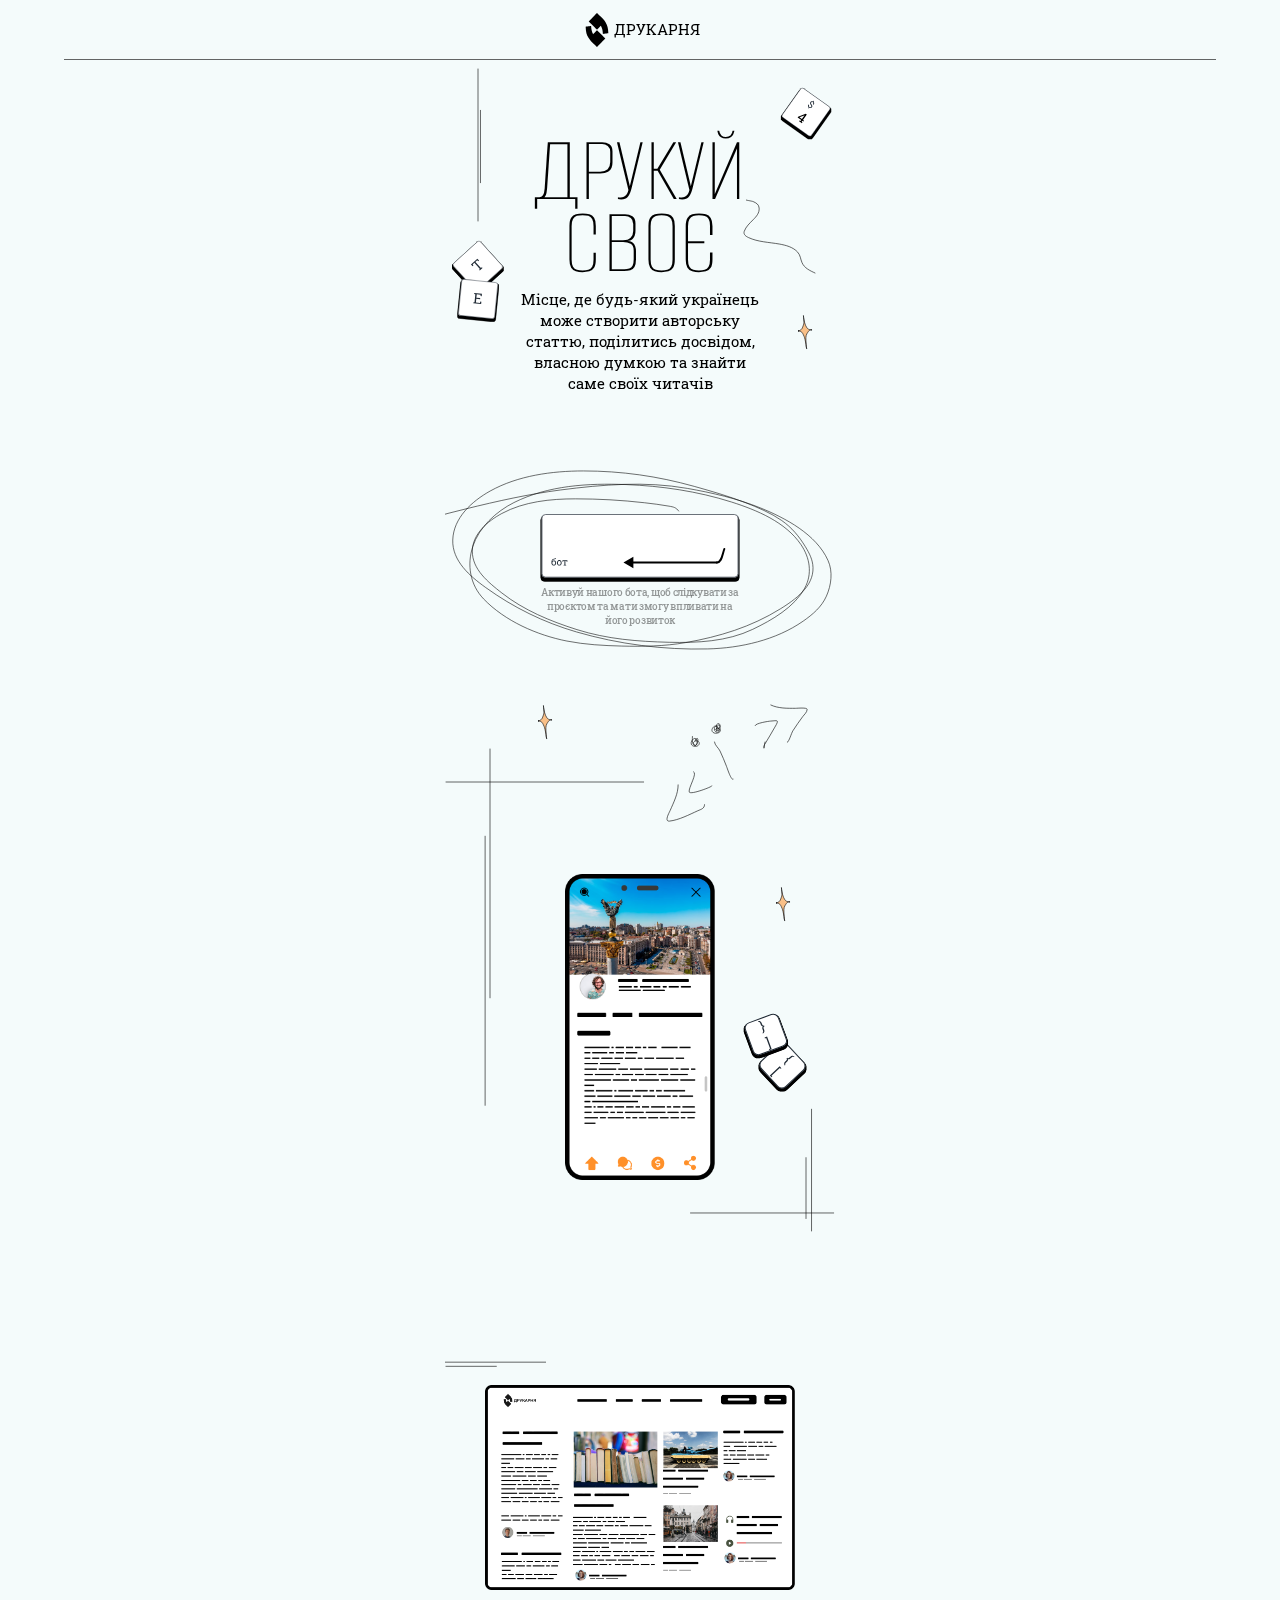
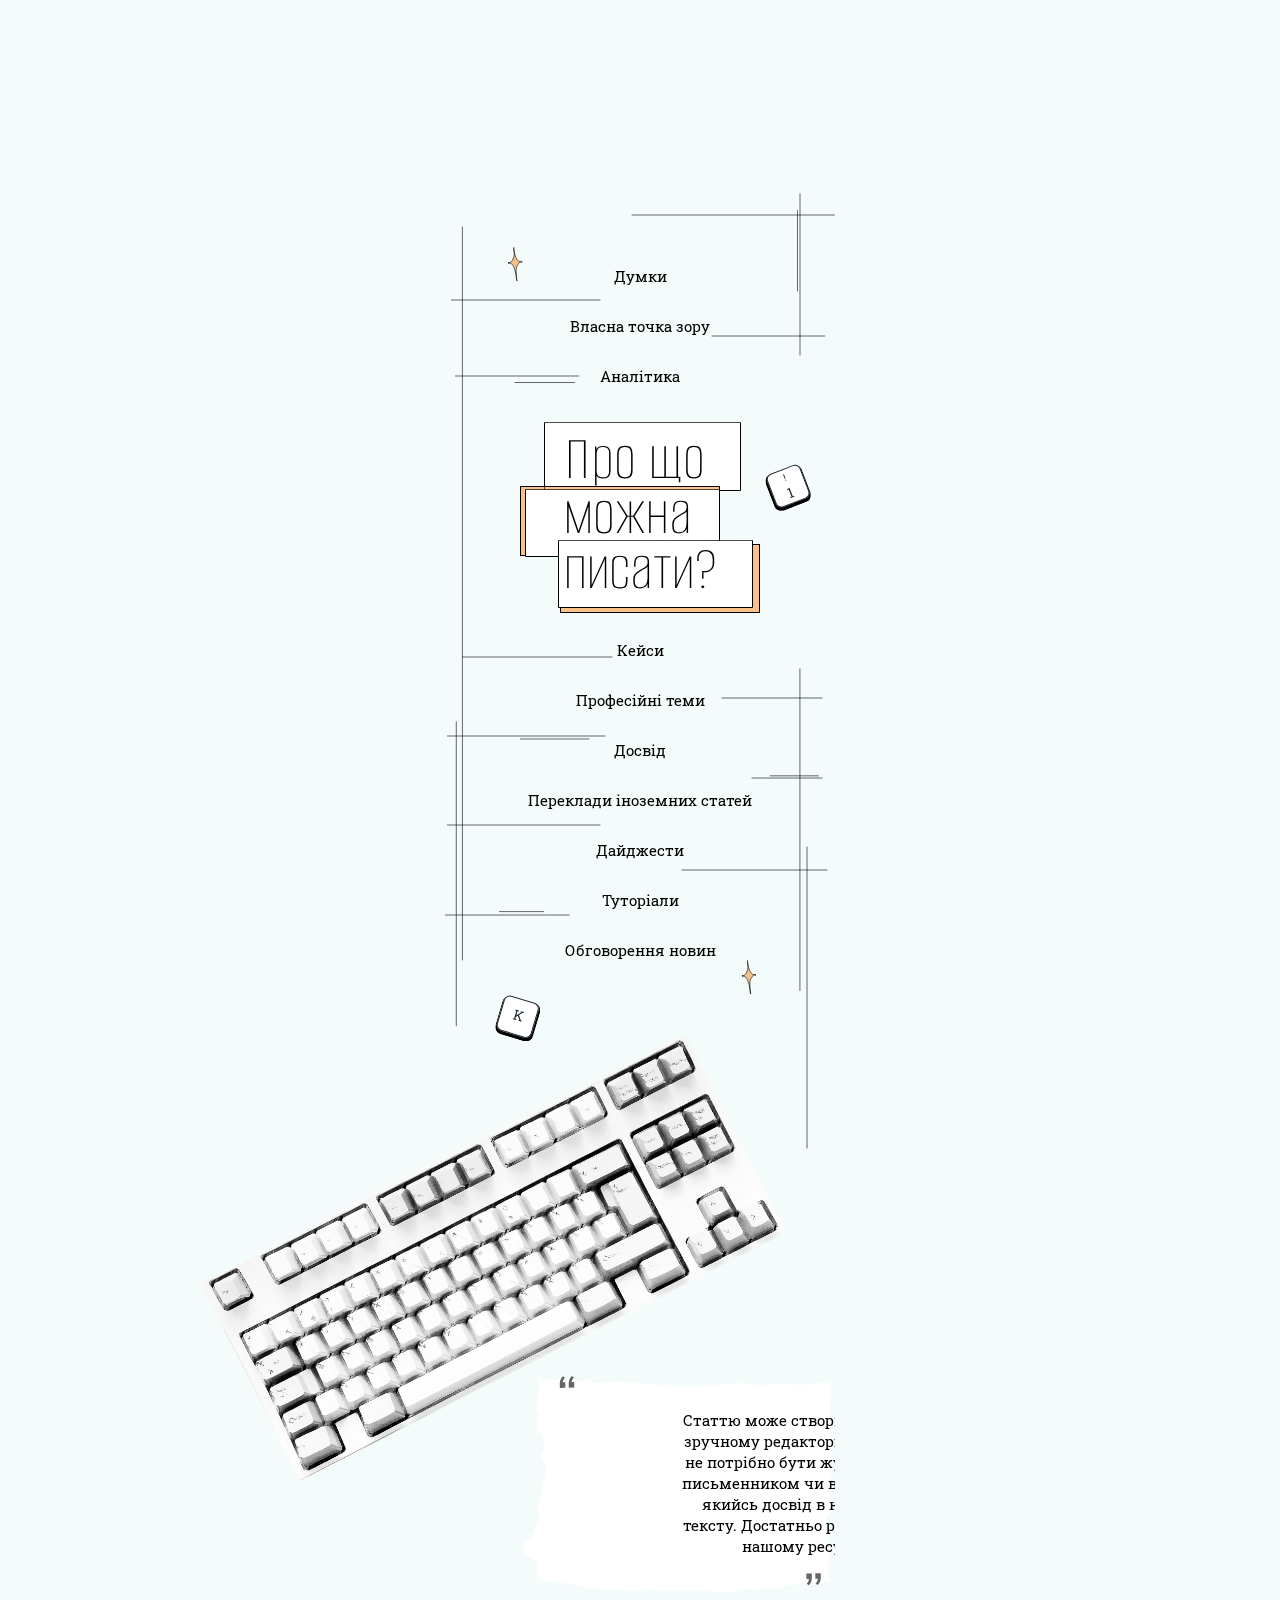
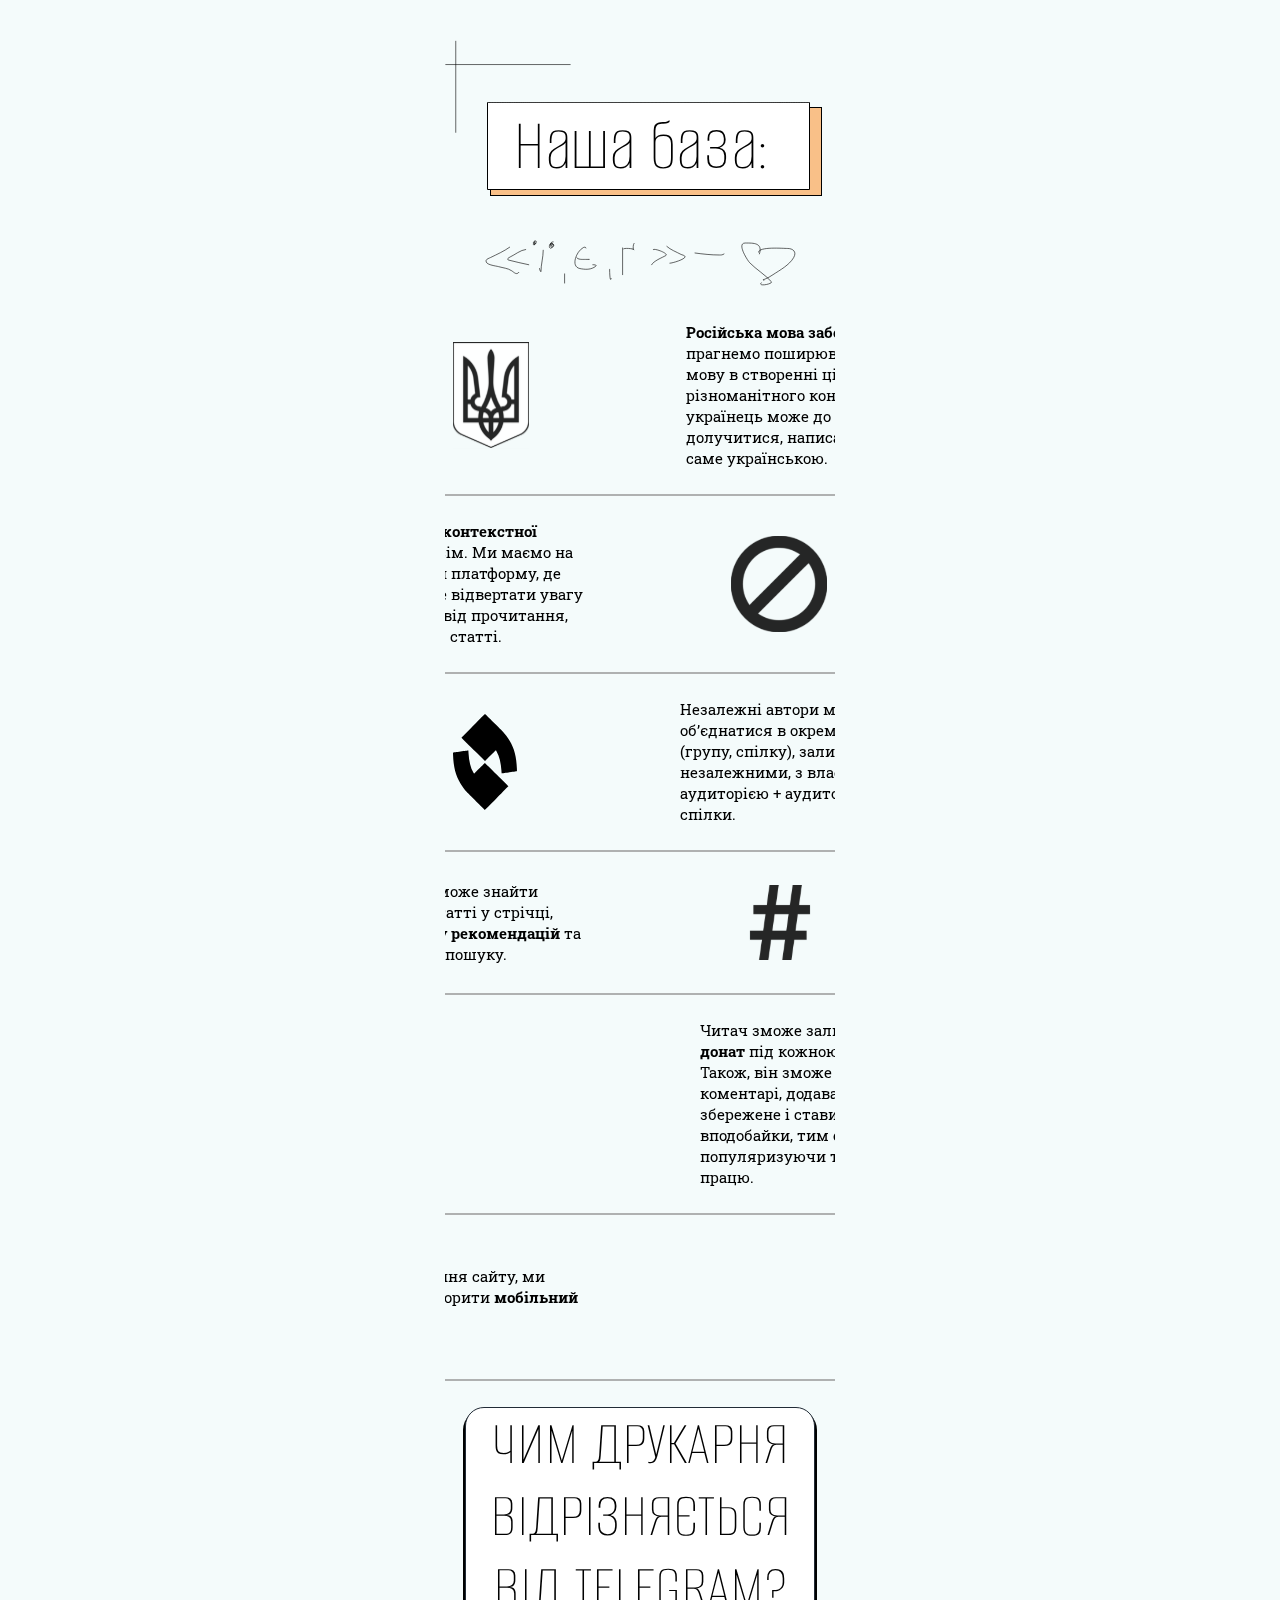
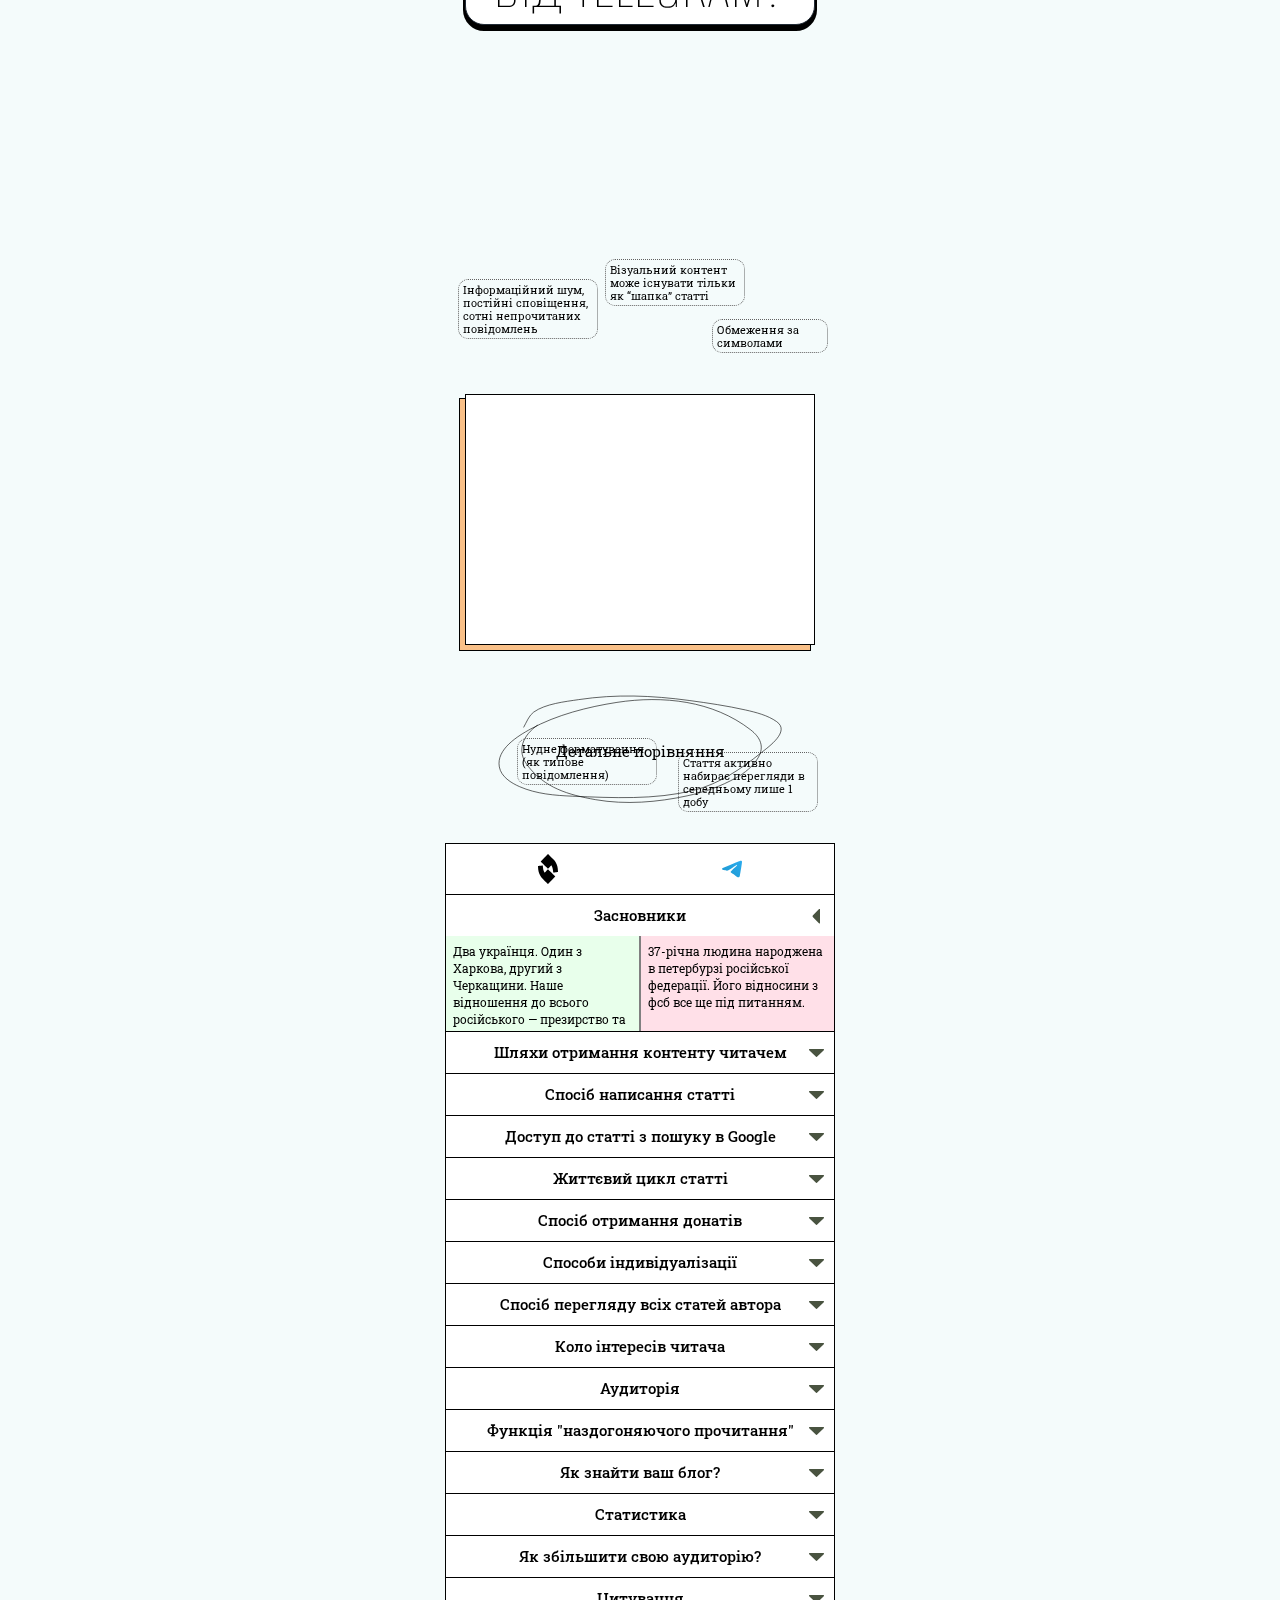
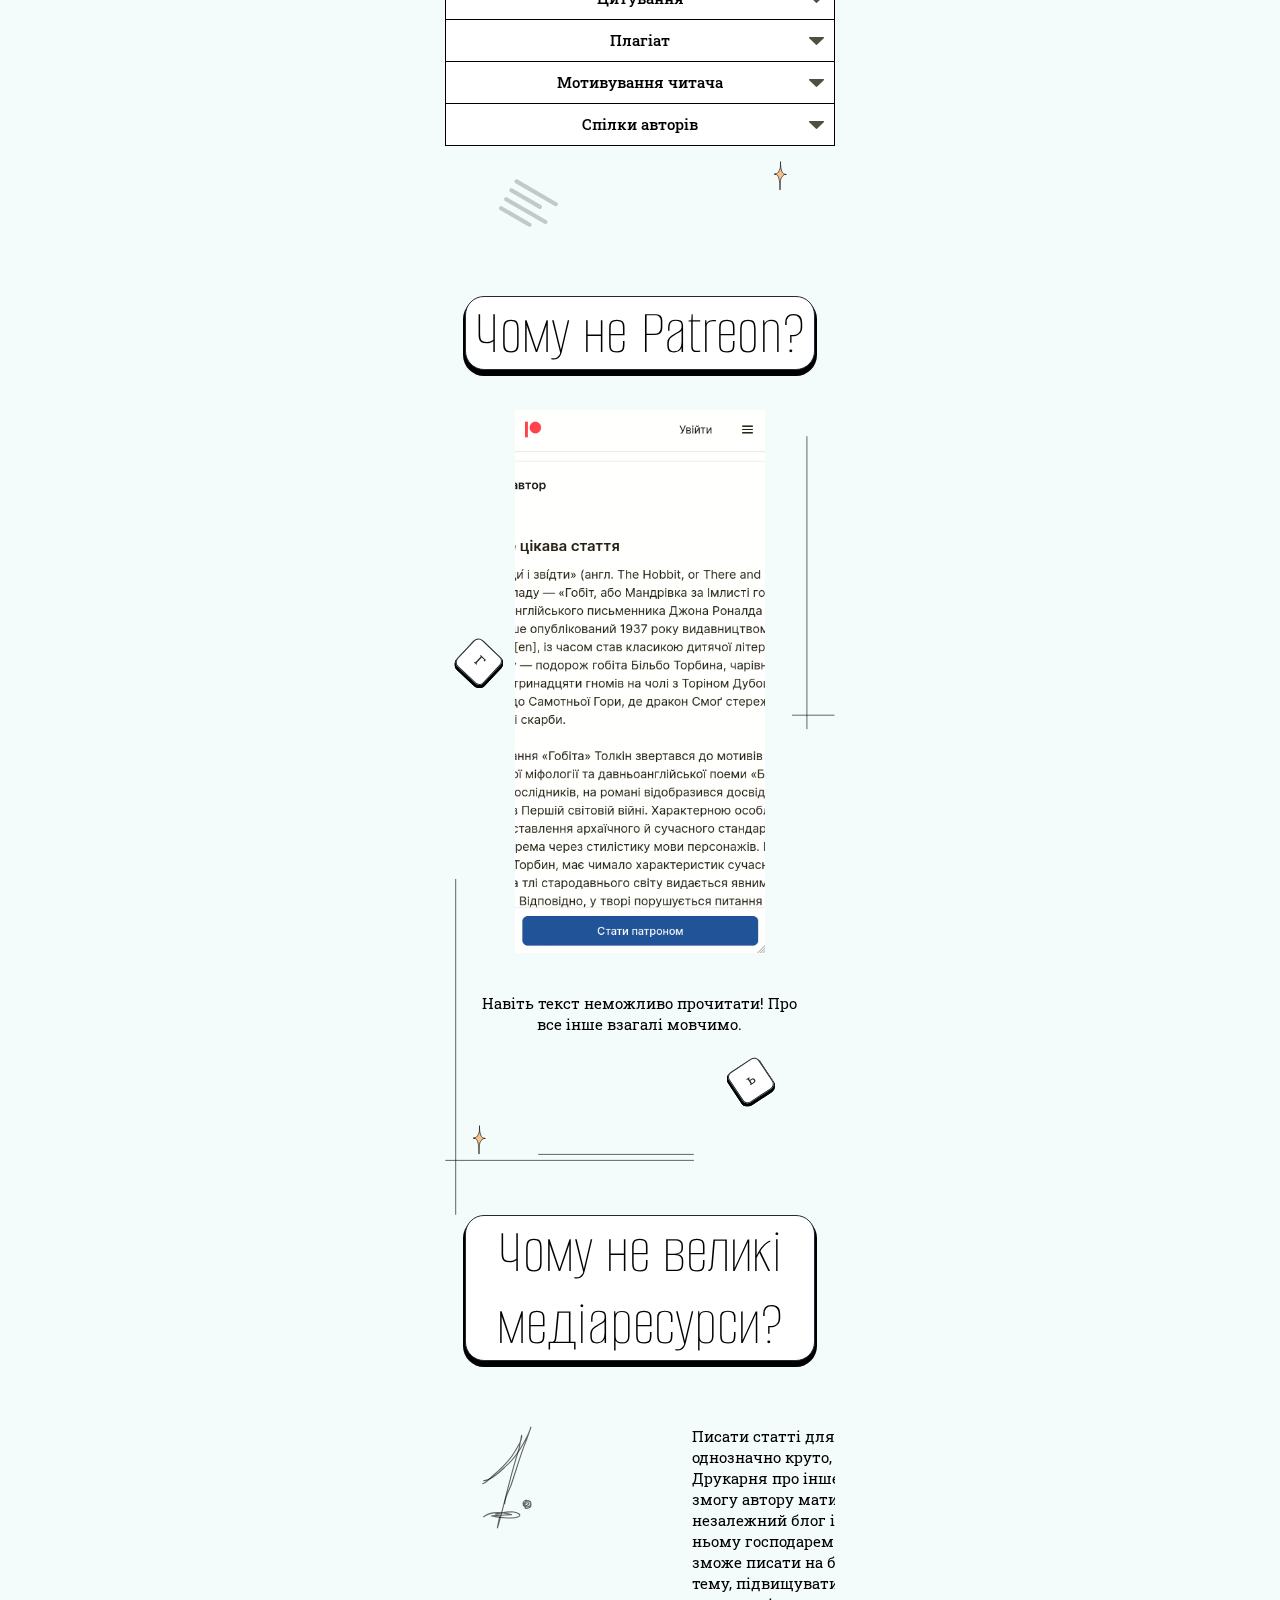
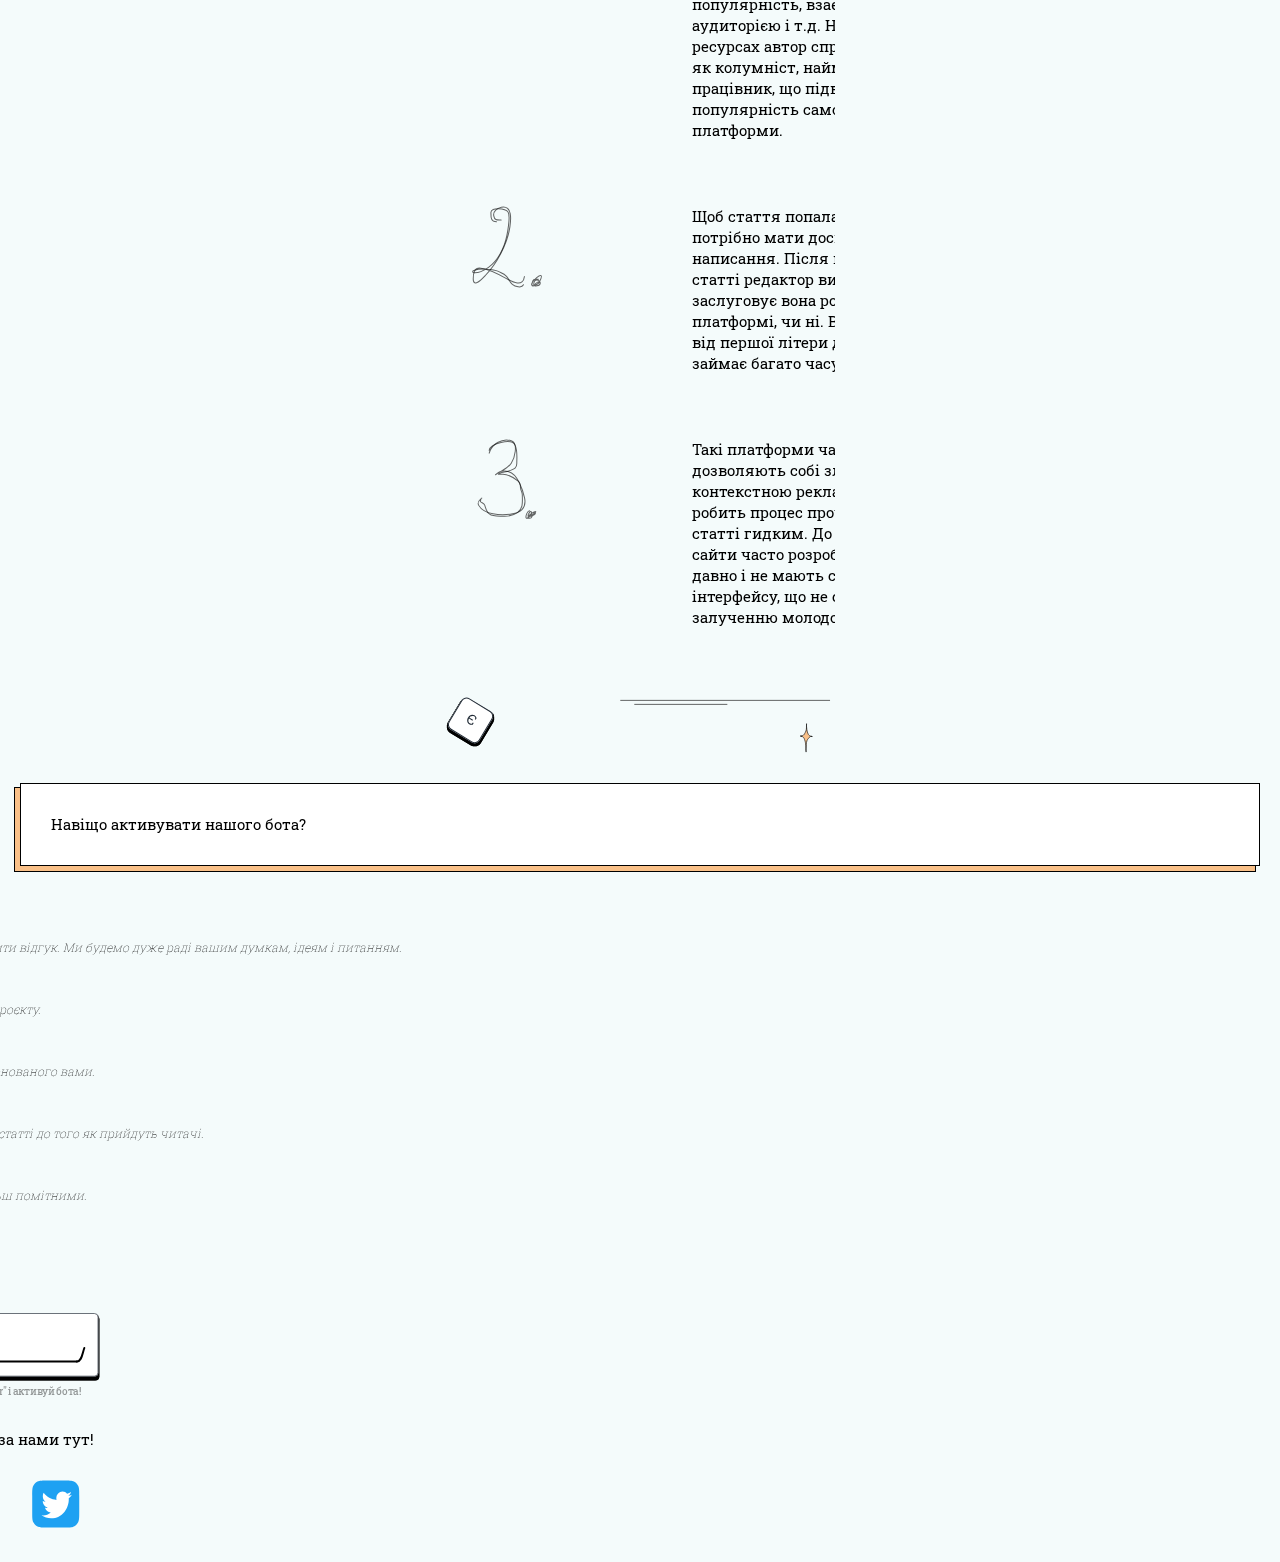
==== index.html @ 910ad252 "update 0.942" ====
<!DOCTYPE html>
<html lang="uk_UA">

<head>
    <meta charset="utf-8">
    <title>Друкарня — Пиши, читай, поширюй українське</title>
    <meta content="width=device-width,minimum-scale=1,initial-scale=1,maximum-scale=1" name="viewport">
    <meta content="summary_large_image" name="twitter:card"/>
    <meta content="@drukarniaua" name="twitter:site"/>
    <meta content="https://drukarnia.com.ua/img/share_social.jpg" name="twitter:image:src"/>
    <meta content="Друкарня — платформа для читання та створення лонгрідів" name="twitter:title"/>
    <meta content="Новий український ресурс, де користувачі читають цікаві статті, а творці діляться своїми думками у форматі лонгріда."
          name="twitter:description"/>

    <meta content="Новий український ресурс, де користувачі читають цікаві статті, а творці діляться своїми думками у форматі лонгріда."
          name="description">
    <meta content="Ресурс, де користувачі читають цікаві статті, а творці діляться своїми думками у форматі лонгріда."
          name="og:description">
    <meta content="Друкарня — нова українська платформа для читання та створення лонгрідів" property="og:title">
    <meta content="website" property="og:type">
    <meta content="https://drukarnia.com.ua" property="og:url">
    <meta content="https://drukarnia.com.ua/img/share_social.jpg" property="og:image">
    <meta content="uk_UA" property="og:locale">
    <link href="https://drukarnia.com.ua" rel="canonical"/>
    <link href="/img/logo%20tb.png" rel="apple-touch-icon">
    <link href="/img/logo%20tb.png" rel="icon" type="image/x-icon">
    <link href="css/final.css" rel="stylesheet">
    <!-- Google Tag Manager -->
    <script>(function (w, d, s, l, i) {
      w[l] = w[l] || [];
      w[l].push({
        'gtm.start':
          new Date().getTime(), event: 'gtm.js'
      });
      var f = d.getElementsByTagName(s)[0],
        j = d.createElement(s), dl = l != 'dataLayer' ? '&l=' + l : '';
      j.async = true;
      j.src =
        'https://www.googletagmanager.com/gtm.js?id=' + i + dl;
      f.parentNode.insertBefore(j, f);
    })(window, document, 'script', 'dataLayer', 'GTM-WXCTXSN');</script>
    <!-- End Google Tag Manager -->
</head>
<body>
<!-- Google Tag Manager (noscript) -->
<noscript>
    <iframe height="0"
            src="https://www.googletagmanager.com/ns.html?id=GTM-WXCTXSN" style="display:none;visibility:hidden" width="0"></iframe>
</noscript>
<!-- End Google Tag Manager (noscript) -->
<header>
    <img alt="Лого" height="34" loading="eager" src="/img/Group.svg" width="34">
    <span>ДРУКАРНЯ</span>
</header>
<main>
    <div class="welcome">
        <div>
            <h1>ДРУКУЙ<br>СВОЄ</h1>
            <p class="welcome__text">Місце, де будь-який українець може створити авторську статтю, поділитись
                досвідом, власною думкою та
                знайти
                саме своїх
                читачів</p>
            <div class="welcome__bot">
                <img alt="" src="/img/mobile/background/Vector 49.svg">
                <a href="https://t.me/drukary_bot?start=update" tabindex="-1" target="_blank"><img alt="Переходь в нашого бота"
                                                                                                   loading="lazy"
                                                                                                   src="/img/Enter.svg"
                                                                                                   tabindex="0"></a>
                <span class="text_muted">Активуй нашого бота, щоб слідкувати за проєктом та мати змогу впливати на його розвиток</span>
            </div>
        </div>
    </div>
    <div class="preview">
        <div>
            <div class="preview__phone">
                <img alt="Приклад на мобільному телефоні" src="/img/mobile-exc.png">
                <p data-anim data-scroll>Друкарня – це не новинний ресурс і не видання. В першу чергу, це безплатна платформа для читання,
                    написання і поширення
                    своїх
                    авторських статей. </p>
            </div>
            <div class="preview__laptop">
                <img alt="Приклад на ноутбуці" src="/img/desktop.png">
                <p data-anim data-scroll>Читачі, яких цікавить тема саме вашої статті побачать її через зручну систему рекомендацій. Таким
                    чином, можна охопити
                    набагато більшу аудиторію читачів, навіть тих, які на вас ще не підписані.</p>
            </div>
        </div>
    </div>
    <div class="comparison">
        <div>
            <span>Думки</span>
            <span>Власна точка зору</span>
            <span>Аналітика</span>
            <h1>Про що можна писати?</h1>
            <span>Кейси</span>
            <span>Професійні теми</span>
            <span>Досвід</span>
            <span>Переклади іноземних статей</span>
            <span>Дайджести</span>
            <span>Туторіали</span>
            <span>Обговорення новин</span>
        </div>
    </div>
    <div class="klava">
        <div>
            <img alt="Клавіатура анімація" src="/img/klava.png">
            <div>
                <p data-anim data-enterright>Статтю може створити кожен в зручному редакторі.
                    Для цього не потрібно бути журналістом, письменником чи взагалі мати якийсь
                    досвід в написанні тексту.
                    Достатньо реєстрації на нашому ресурсі.</p>
            </div>
        </div>
    </div>
    <div class="baza">
        <div>
            <h1>Наша база:</h1>
            <div class="baza__values">
                <div class="baza__point">
                    <img alt="Герб" height="107" loading="lazy" src="img/mobile/gerb.svg" width="76">
                    <p data-anim data-enterright><strong>Російська мова заборонена</strong>.
                        Ми прагнемо поширювати українську мову в створенні цікавого та різноманітного контенту. Кожен українець може до
                        цього долучитися, написавши статтю саме українською.
                    </p></div>
                <div class="baza__point"><img alt="Блок" height="96" loading="lazy" src="img/mobile/img_572404%202.svg" width="96">
                    <p data-anim data-enterleft>У нас <strong>не буде контекстної реклами.</strong> Зовсім.
                        Ми маємо на меті створити платформу, де нічого не буде відвертати увагу користувачів від прочитання, або створення
                        статті.
                    </p></div>
                <div class="baza__point"><img alt="Лого" height="96" loading="lazy" src="img/Group.svg" width="96">
                    <p data-anim data-enterright>Незалежні автори матимуть змогу об’єднатися в окрему “друкарню” (групу, спілку),
                        залишаючись
                        незалежними, з власною
                        аудиторією + аудиторія самої спілки.
                    </p></div>
                <div class="baza__point"><img alt="Блок" height="75" loading="lazy" src="img/mobile/1200px-Hash-transbg%202.svg" width="94">
                    <p data-anim data-enterleft>Користувач зможе знайти цікаві йому статті у стрічці, через <strong>систему
                        рекомендацій</strong> та за допомогою пошуку.</p></div>
                <div class="baza__point"><img alt="Лого" height="103" loading="lazy" src="img/mobile/2555580%202.svg" width="103">
                    <p data-anim data-enterright>Читач зможе залишати автору <strong>донат</strong> під кожною статтею.
                        Також, він зможе писати коментарі, додавати статті в збережене і ставити вподобайки, тим самим популяризуючи творця
                        і його працю.
                    </p>
                </div>
                <div class="baza__point"><img alt="" height="98" loading="lazy" src="img/mobile/free-mobile-phone-icon-2642-thumb%202.svg"
                                              width="99">
                    <p data-anim data-enterleft>Після створення сайту, ми плануємо створити <strong>мобільний додаток.</strong></p>
                </div>
            </div>

        </div>
    </div>
    <div class="comparison-tg">
        <div>
            <h1
                    class="header--shadowed">ЧИМ ДРУКАРНЯ ВІДРІЗНЯЄТЬСЯ ВІД TELEGRAM?</h1>
            <p data-anim data-scroll>Талановиті автори зараз масово створюють свої телеграм-канали. На жаль, багато крутих матеріалів
                залишаються непобаченими
                широкою аудиторією, адже вони змушені конкурувати не тільки з іншими каналами, а ще й з особистими повідомленнями
                користувача.</p>
            <div class="comparison-tg__img">
                <span>Інформаційний шум, постійні сповіщення, сотні непрочитаних повідомлень</span>
                <span>Візуальний контент може існувати тільки як “шапка” статті</span>
                <span>Обмеження за символами</span>
                <span>Стаття активно набирає перегляди в середньому лише 1 добу</span>
                <span>Нудне форматування (як типове повідомлення)</span>
                <img alt="Зрівняння" loading="lazy" src="/img/compare.png">
            </div>
            <div class="comparison-tg__summary">
                <p data-anim data-scroll>Telegram — це перш за все месенджер і він активно розвивається саме в цьому напрямку, створюючи
                    анімовані стікери та
                    емодзі для повідомлень. Друкарня ж створюється з метою дати автору інструменти для зручного написання та поширення саме
                    об’ємних статей.</p>
            </div>
        </div>
    </div>
    <div class="comparison-accordion">
        <div>
            <p>Детальне порівняння</p>
            <div>
                <div class="accordion-header">
                    <img alt="Лого" src="img/Group.svg">
                    <img alt="Лого" src="img/Artboard.svg">
                </div>
                <div id="accordion-container">
                    <div class="accordion-item">
                        <div class="accordion-title">
                            <p>Засновники</p>
                            <img loading="lazy" src="img/Vector.svg">
                        </div>
                        <div class="accordion-content">
                            <div><p>Два українця. Один з Харкова, другий з Черкащини. Наше відношення до всього російського — презирство та
                                зневага.</p>
                            </div>
                            <div><p>37-річна людина народжена в петербурзі російської федерації. Його відносини з фсб все ще під
                                питанням.</p>
                            </div>
                        </div>
                    </div>
                    <div class="accordion-item">
                        <div class="accordion-title">
                            <p>Шляхи отримання контенту читачем</p>
                            <img src="img/Vector.svg">
                        </div>
                        <div class="accordion-content">
                            <div>
                                <ol>
                                    <li>Доступ до статей через пошук в Google.</li>
                                    <li>Система рекомендацій в стрічці.</li>
                                    <li>Підбірки кращих авторів, цікавих статей за різними категоріями.</li>
                                    <li>Перелік статей творця на особистій сторінці автора.</li>
                                    <li>Пошук за допомогою тегів та назв статей.</li>
                                    <li>Індивідуальна розсилка цікавих читачу статей в бот.</li>
                                    <li>Репости в інші соціальні мережі.</li>
                                    <li>Цитування статті з посиланням на оригінал.</li>
                                </ol>
                            </div>
                            <div>
                                <ol>
                                    <li>Бути підписаним на канал.</li>
                                    <li>Реклама.</li>
                                    <li>Через репости інших Telegram-каналів.</li>
                                </ol>
                            </div>
                        </div>
                    </div>
                    <div class="accordion-item">
                        <div class="accordion-title">
                            <p>Спосіб написання статті</p>
                            <img src="img/Vector.svg">
                        </div>
                        <div class="accordion-content">
                            <div><p>Повнофункціональний редактор тексту з ручним інтерфейсом.</p></div>
                            <div>
                                <ol>
                                    <li>Написання звичайного довгого повідомлення з дуже бідним форматуванням.</li>
                                    <li>Стаття в Telegraph як окрема сторінка<br><br>*збирає набагато менше переглядів ніж звичайний пост.
                                    </li>
                                </ol>
                            </div>
                        </div>
                    </div>
                    <div class="accordion-item">
                        <div class="accordion-title">
                            <p>Доступ до статті з пошуку в Google</p>
                            <img src="img/Vector.svg">
                        </div>
                        <div class="accordion-content">
                            <div><p>Кожна стаття в Друкарні буде ранжуватися в пошуку Google та матиме всі необхідні метатеги для пошукових
                                роботів.</p>
                            </div>
                            <div><p>Telegram не ранжує пости в Google.</p></div>
                        </div>
                    </div>
                    <div class="accordion-item">
                        <div class="accordion-title">
                            <p>Життєвий цикл статті</p>
                            <img src="img/Vector.svg">
                        </div>
                        <div class="accordion-content">
                            <div>
                                <ol>
                                    <li>Стаття викладена.</li>
                                    <li>Рівномірно набирає перегляди протягом кількох тижнів.</li>
                                    <li>Продовжує існувати, адже продовжує рекомендуватись іншим користувачам в стрічці та її можна знайти
                                        через внутрішній пошук платформи.
                                    </li>
                                    <li>Навіть через роки стаття буде видаватись в пошуку Google, а отже жити ВІЧНО!!!!!!!!!!!!!!111111!!
                                    </li>
                                </ol>
                            </div>
                            <div>
                                <ol>
                                    <li>Пост викладено.</li>
                                    <li>Швидко набирає перегляди.</li>
                                    <li>Через кілька днів пост стає майже не видимим для читача (тобто вмирає 💀).</li>
                                </ol>
                            </div>
                        </div>
                    </div>
                    <div class="accordion-item">
                        <div class="accordion-title">
                            <p>Спосіб отримання донатів</p>
                            <img src="img/Vector.svg">
                        </div>
                        <div class="accordion-content">
                            <div><p>Кожна стаття, а також особистий профіль автора матиме кнопку “винагорода”.</p></div>
                            <div><p>Немає вбудованого функціонала для отримання донатів від аудиторії.</p></div>
                        </div>
                    </div>
                    <div class="accordion-item">
                        <div class="accordion-title">
                            <p>Способи індивідуалізації</p>
                            <img src="img/Vector.svg">
                        </div>
                        <div class="accordion-content">
                            <div><p>У нас це саме окрема сторінка-профіль, де можна поділитись детальною інформацією про себе. Ця сторінка
                                теж буде доступна з пошуку Googlе.</p>
                            </div>
                            <div>
                                <ul>
                                    <li>Назва каналу іменем автора.</li>
                                    <li>255 символів опису.</li>
                                    <li>Маленька фотографія.</li>
                                </ul>
                            </div>
                        </div>
                    </div>
                    <div class="accordion-item">
                        <div class="accordion-title">
                            <p>Спосіб перегляду всіх статей автора</p>
                            <img src="img/Vector.svg">
                        </div>
                        <div class="accordion-content">
                            <div><p>Зручний список заголовків статей на сторінці самого автора в хронологічному порядку</p>
                            </div>
                            <div>
                                <ul>
                                    <li>Довго скролити вверх</li>
                                    <li>Пошук за ключовими словами (якщо ти знаєш ці слова)</li>
                                </ul>
                            </div>
                        </div>
                    </div>
                    <div class="accordion-item">
                        <div class="accordion-title">
                            <p>Коло інтересів читача</p>
                            <img src="img/Vector.svg">
                        </div>
                        <div class="accordion-content">
                            <div><p>Читач може бути підписаний на необмежену кількість тем чи авторів.
                                Нема причин відключати сповіщення на нову статтю (бо нема спаму), або відписатись від цікавого
                                матеріалу.</p>
                            </div>
                            <div><p>Лімітована кількість каналів, змішаних з особистими повідомленнями, що змушує людину вимикати сповіщення
                                з телеграм-каналів або відписуватись від них.</p></div>
                        </div>
                    </div>
                    <div class="accordion-item">
                        <div class="accordion-title">
                            <p>Аудиторія</p>
                            <img src="img/Vector.svg">
                        </div>
                        <div class="accordion-content">
                            <div><p>Аудиторія, що звикла читати об’ємні матеріали.</p>
                            </div>
                            <div><p>Аудиторія, що звикла до швидкого і стислого споживання контенту.</p></div>
                        </div>
                    </div>
                    <div class="accordion-item">
                        <div class="accordion-title">
                            <p>Функція "наздогоняючого прочитання"</p>
                            <img src="img/Vector.svg">
                        </div>
                        <div class="accordion-content">
                            <div><p>Стаття може неодноразово траплятися читачу у рекомендаціях продовж місяців після написання.</p>
                            </div>
                            <div><p class="d-flex align-end">Після того як стаття була показана читачу, вона ніколи не попадеться йому знову
                                (функціоналу з додаванням в збережене для окремого каналу немає), а після натискання кнопки швидкого скролу,
                                стаття вже ніколи не буде побачена читачем.
                                <img height="40" src="/img/Group%2014.svg" width="40"></p></div>
                        </div>
                    </div>
                    <div class="accordion-item">
                        <div class="accordion-title">
                            <p>Як знайти ваш блог?</p>
                            <img src="img/Vector.svg">
                        </div>
                        <div class="accordion-content">
                            <div><p>Зручний пошук за заголовками, категорією, авторами та система рекомендацій.</p>
                            </div>
                            <div><p>Немає пошуку за тематиками каналів.
                                Треба знати назву, юзернейм, або мати пряме посилання (через рекламу, сарафанне радіо)</p></div>
                        </div>
                    </div>
                    <div class="accordion-item">
                        <div class="accordion-title">
                            <p>Статистика</p>
                            <img src="img/Vector.svg">
                        </div>
                        <div class="accordion-content">
                            <div><p>Загальна статистика блогу (кількість переглядів, підписників і т.д.), плюс:</p>
                                <ul>
                                    <li>Час прочитання статті</li>
                                    <li>Кількість нових підписників з конкретної статті</li>
                                    <li>Джерела трафіку</li>
                                    <li>Інтереси аудиторії</li>

                                </ul>
                            </div>
                            <div><p>Має загальну статистику всього каналу на сторонніх ресурсах.</p></div>
                        </div>
                    </div>
                    <div class="accordion-item">
                        <div class="accordion-title">
                            <p>Як збільшити свою аудиторію?</p>
                            <img src="img/Vector.svg">
                        </div>
                        <div class="accordion-content">
                            <div><p>Писати нові та цікаві тексти, тестувати різні теми лонгрідів. Друкарня сама просуває статтю (реклама і
                                сарафанне радіо не є обов’язковими).</p>
                            </div>
                            <div><p>Тільки реклама і репости.</p></div>
                        </div>
                    </div>
                    <div class="accordion-item">
                        <div class="accordion-title">
                            <p>Цитування</p>
                            <img src="img/Vector.svg">
                        </div>
                        <div class="accordion-content">
                            <div><p>Можна виділити окремі тези зі статті та поширити з посиланням на оригінал до себе в соціальні мережі або
                                у свою власний лонгрід.</p>
                            </div>
                            <div><p>Можливий тільки репост всієї статті або посилання на пост.</p></div>
                        </div>
                    </div>
                    <div class="accordion-item">
                        <div class="accordion-title">
                            <p>Плагіат</p>
                            <img src="img/Vector.svg">
                        </div>
                        <div class="accordion-content">
                            <div><p>Дотримування акторського права. Те, що написали ви, належить вам і не може бути скопійоване.</p>
                            </div>
                            <div><p>В телеграмі нема фактичного захисту авторських прав.</p></div>
                        </div>
                    </div>
                    <div class="accordion-item">
                        <div class="accordion-title">
                            <p>Мотивування читача</p>
                            <img src="img/Vector.svg">
                        </div>
                        <div class="accordion-content">
                            <div>
                                <ul>
                                    <li>Ненав'язливі рекомендації.</li>
                                    <li>Гейміфікація (нагороди за активне читання та коментування)</li>
                                </ul>
                            </div>
                            <div><p>Немає ніякої системи, окрім сповіщень та кількість непрочитаних повідомлень, що може дратувати та
                                мотивує
                                тільки до очищення чатів.</p></div>
                        </div>
                    </div>
                    <div class="accordion-item">
                        <div class="accordion-title">
                            <p>Спілки авторів</p>
                            <img src="img/Vector.svg">
                        </div>
                        <div class="accordion-content">
                            <div><p>Незалежні автори можуть об’єднатися в окрему “друкарню” (спілку), при цьому залишаючись незалежними з
                                власною аудиторією + аудиторія самої спілки.</p>
                            </div>
                            <div><p>Є можливість зробити декілька адмінів каналу які будуть писати статті, але аудиторія єдина. Отже, автор
                                її втрачає, якщо перестає працювати на канал.</p></div>
                        </div>
                    </div>
                </div>
            </div>
        </div>
    </div>
    <div class="patreon">
        <div>
            <h1 class="header--shadowed">Чому не Patreon?</h1>
            <div class="patreon__content">
                <video autoplay loop muted playsinline>
                    <source src="img/patreon.webm" type="video/webm">
                    <source src="img/patreon.mov" type="video/mp4">
                    <source src="img/patreon.mp4" type="video/mp4">
                </video>
                <p>Навіть текст неможливо прочитати! Про все інше взагалі мовчимо.</p>
            </div>
        </div>
    </div>
    <div class="novyny">
        <div>
            <h1 class="header--shadowed">Чому не великі медіаресурси?</h1>
            <div class="novyny__point">
                <div>
                    <img alt="1 пункт" src="/img/Group%2050.svg" width="50">
                </div>
                <p data-anim data-enterright>Писати статті для медіа - це однозначно круто, але Друкарня про інше.
                    Вона дає змогу автору мати свій незалежний блог і
                    бути в ньому господарем. Творець зможе писати на будь-яку тему, підвищувати свою популярність, взаємодіяти з аудиторією
                    і т.д. На інших ресурсах автор сприймається як колумніст, найманий працівник, що підвищує популярність самої
                    платформи.</p>
            </div>
            <div class="novyny__point">
                <div>
                    <img alt="2 пункт" src="/img/Group%2051.svg" width="70">
                </div>
                <p data-anim data-enterright>Щоб стаття попала в медіа потрібно мати досвід написання. Після висилання статті редактор
                    вирішує, чи заслуговує вона
                    розміщення на платформі, чи ні. Весь процес, від першої літери до публікації, займає багато часу.</p>
            </div>
            <div class="novyny__point">
                <div>
                    <img alt="3 пункт" src="/img/Group%2053.svg" width="60">
                </div>
                <p data-anim data-enterright>Такі платформи часто дозволяють собі зловживати контекстною рекламою, що робить процес
                    прочитання статті гидким. До того
                    ж такі сайти часто розроблені досить давно і не мають сучасного інтерфейсу, що не сприяє залученню молодої
                    аудиторії.</p>
            </div>
        </div>
    </div>
</main>
<footer class="faq">
    <div>
        <h1>Навіщо активувати нашого бота?</h1>
        <div class="faq__point" data-anim data-enterleft>
            <img alt="" src="img/Group%2059.svg">
            <div>
                <p>Легкий спосіб зв'язку з нами.</p>
                <p>Просто відправивши повідомлення в бота, ви зможете поставити нам своє запитання або залишити відгук. Ми будемо дуже раді
                    вашим думкам, ідеям і питанням.</p>
            </div>
        </div>
        <div class="faq__point" data-anim data-enterleft>
            <img alt="" src="img/Group%2059.svg">
            <div>
                <p>Сповіщення про оновлення (без спаму).</p>
                <p>Десь раз на тиждень-два буде надаватися апдейт стосовно теперішнього стану справ і прогресу проєкту.</p>
            </div>
        </div>
        <div class="faq__point" data-anim data-enterleft>
            <img alt="" src="img/Group%2059.svg">
            <div>
                <p>Вплив на розвиток проєкту.</p>
                <p>В боті будуть проводитись опитування стосовно додавання нового функціоналу, зокрема запропонованого вами.</p>
            </div>
        </div>
        <div class="faq__point" data-anim data-enterleft>
            <img alt="" src="img/Group%2059.svg">
            <div>
                <p>Будьте одним із перших людей, які розмістять свої статті на Друкарні</p>
                <p>В боті ви зможете першими дізнатися про запуск платформи, оформити свій профіль, розмістити статті до того як прийдуть
                    читачі.</p>
            </div>
        </div>
        <div class="faq__point" data-anim data-enterleft>
            <img alt="" src="img/Group%2059.svg">
            <div>
                <p>Привілеї</p>
                <p>Підписники бота при реєстрації будуть отримувати бонуси, які допоможуть зробити їх статті більш помітними.</p>
            </div>
        </div>
        <div class="faq__point" data-anim data-enterleft>
            <img alt="" src="img/Group%2059.svg">
            <div>
                <p>Далі буде?</p>
                <p>Так, далі буде. Бот буде розвиватися і після релізу Друкарні, отримуючи новий функціонал.</p>
            </div>
        </div>
    </div>
    <div class="faq__social" data-anim data-enterleft>
        <div class="welcome__bot">
            <a href="https://t.me/drukary_bot?start=update" tabindex="-1" target="_blank"><img alt="Переходь в нашого бота"
                                                                                               loading="lazy"
                                                                                               src="/img/Enter.svg"
                                                                                               tabindex="0"></a>
            <span class="text_muted">Тож клікай "Enter" і активуй бота!</span>
        </div>
        <p>Ще слідкуй за нами тут!</p>
        <div>
            <a href="https://www.tiktok.com/@drukarniaua" target="_blank">
                <img alt="Tiktok" height="48" src="/img/TikTok.svg" width="48">
            </a>
            <a href="https://twitter.com/drukarniaua" target="_blank">
                <img alt="Twitter" height="48" src="/img/Twitter.svg" width="48">
            </a>
        </div>
    </div>
</footer>
<script src="js/main.js"></script>
</body>
</html>
---- css/final.css ----
@import url("https://fonts.googleapis.com/css2?family=Alumni+Sans:wght@100&family=Nunito+Sans:wght@800&family=Roboto+Slab:wght@400;500;600;800&display=swap");
* {
  box-sizing: border-box;
  margin: 0;
  padding: 0;
}

[data-scroll] {
  opacity: 0;
  transform: translateY(75px);
  transition: all ease-out 1s;
}
[data-scroll].visible {
  opacity: 100%;
  transform: translateY(0);
}

[data-enterleft] {
  transform: translateX(-50%);
  transition: all ease-out 1s;
}
[data-enterleft].visible {
  transform: translateX(0);
}

[data-enterright] {
  transform: translateX(50%);
  transition: all ease-out 1s;
}
[data-enterright].visible {
  transform: translateX(0);
}

header {
  align-items: center;
  border-bottom: 1px solid rgba(0, 0, 0, 0.6);
  display: flex;
  font-family: "Nunito Sans", sans-serif;
  font-size: 10px;
  height: 60px;
  justify-content: center;
  margin: 0 auto;
  width: 90%;
}

.header--shadowed {
  background: #FFFFFF;
  border: 1px solid #212B36;
  border-radius: 19px;
  box-shadow: 0 4px 0 2px #000000;
  font-size: 64px;
  margin: 0 20px;
}

main {
  margin: 0 auto;
}
main > div {
  margin-left: auto;
  margin-right: auto;
  max-width: 390px;
}
main > div:first-child {
  max-width: 100vw;
}

.text_muted {
  font-family: "Roboto Slab", serif;
  font-weight: 500;
  font-size: 10px;
  line-height: 14px;
  letter-spacing: -0.03em;
  color: rgba(0, 0, 0, 0.4);
  text-align: center;
}

h1 {
  font-family: "Alumni Sans", sans-serif;
  font-weight: 100;
  font-size: 96px;
  line-height: 72px;
  text-align: center;
}

p, span {
  font-size: 15px;
  line-height: 21px;
  font-weight: 400;
  font-family: "Roboto Slab", serif;
}

body {
  background-color: #F4FBFB;
}

.welcome > div {
  background: url("/img/mobile/background/Group 68.svg") no-repeat 2% 2%, url("/img/mobile/background/Group 69.svg") no-repeat 99% 7%;
  margin: 0 auto;
  max-width: 390px;
  overflow-x: hidden;
  padding: 75px 20px 0;
  position: relative;
}
.welcome__text {
  margin: 10px auto;
  padding-bottom: 300px;
  text-align: center;
  width: max(250px, 30%);
}
.welcome__bot {
  align-items: center;
  display: flex;
  flex-direction: column;
  left: 50%;
  padding: 100px 0 50px;
  position: absolute;
  top: 55%;
  transform: translateX(-50%);
}
.welcome__bot img {
  width: 200px;
}
.welcome__bot > img {
  left: -71%;
  position: absolute;
  top: 21%;
  width: 434px;
  z-index: -1;
}
.welcome__bot span {
  max-width: 300px;
}

.preview > div {
  display: flex;
  flex-direction: column;
}
.preview__phone {
  background: url("/img/mobile/background/Group 25.svg"), url("/img/mobile/background/Group 58.svg");
  background-position: left top, right top;
  background-repeat: no-repeat;
  padding: 170px 0 0;
}
.preview__phone p {
  margin: 50px auto 0;
  text-align: center;
  width: max(52%, 275px);
}
.preview__phone img {
  display: block;
  margin: 0 auto;
  width: 150px;
}
.preview__laptop {
  background: url("/img/mobile/background/Group 29.svg") no-repeat left 6%;
  padding-top: 50px;
}
.preview__laptop img {
  display: block;
  margin: 0 auto;
  width: 310px;
}
.preview__laptop p {
  margin: 50px auto 0;
  text-align: center;
  width: max(60%, 300px);
}

.comparison {
  background: url("/img/mobile/background/Group 61.svg") no-repeat right 27px, url("/img/mobile/background/Group 62.svg") no-repeat -5% 60px;
  padding-top: 100px;
}
.comparison > div {
  align-items: center;
  background: url("/img/mobile/background/Group 31.svg") no-repeat center 156px;
  display: flex;
  flex-direction: column;
  justify-content: center;
  margin: 0 auto;
  padding-bottom: 200px;
}
.comparison h1 {
  font-size: 64px;
  line-height: 55px;
  margin: 15px 0 44px;
  text-align: left;
  width: min-content;
}
.comparison span {
  margin-bottom: 29px;
}

.klava {
  height: 300px;
  margin-bottom: 150px;
  position: relative;
}
.klava div img {
  left: -283px;
  position: absolute;
  top: -171px;
  width: 632px;
}
.klava div div {
  background: url("/img/Group 73.svg") -50% center no-repeat;
  display: flex;
  justify-content: end;
  left: 0;
  max-width: 390px;
  overflow-x: hidden;
  padding: 46px 10px;
  position: absolute;
  top: 48%;
  width: 100%;
}
.klava div div p {
  margin-right: min((3vw - 10px) * 5, 20px);
  margin-top: 30px;
  text-align: center;
  width: min(250px, 63vw);
}

.baza {
  background: url("/img/mobile/background/Group 75.svg") top left no-repeat;
}
.baza > div {
  background: url("/img/Group 39.svg") no-repeat center 200px;
  padding-bottom: 1px;
}
.baza h1 {
  font-size: 75px;
  padding: 70px 0;
}
.baza__point {
  align-items: center;
  border-bottom: rgba(128, 128, 128, 0.6) solid 2px;
  display: flex;
  margin-bottom: 25px;
  overflow-x: hidden;
  padding-bottom: 25px;
  width: 100%;
}
.baza__point img {
  margin: 8px;
}
.baza__point p {
  margin: 0 15px;
}
.baza__point:first-of-type {
  margin-top: 70px;
}
.baza__point:nth-of-type(even) {
  flex-direction: row-reverse;
}

.comparison-tg {
  margin-bottom: 50px;
}
.comparison-tg h1 + p {
  margin: 42px 20px;
  text-align: center;
}
.comparison-tg__summary {
  font-size: 15px;
  line-height: 21px;
  font-weight: 400;
  font-family: "Roboto Slab", serif;
  align-items: center;
  background: #FFFFFF;
  border: 1px solid #000000;
  box-shadow: -5px 5px 0px #F9C088, -6px 6px 0px #000000, -6px 4px 0px #000000, -4px 6px 0px #000000;
  display: flex;
  height: max-content;
  margin: 0 20px;
  padding: 30px;
}
.comparison-tg__img {
  margin: 90px auto;
  max-width: 375px;
  position: relative;
}
.comparison-tg__img img {
  display: block;
  margin: auto;
  width: 97%;
}
.comparison-tg__img > span {
  font-size: 15px;
  line-height: 21px;
  font-weight: 400;
  font-family: "Roboto Slab", serif;
  border: rgba(21, 16, 16, 0.65) dotted 1px;
  border-radius: 10px;
  font-size: 11px;
  font-weight: 400;
  line-height: 13px;
  max-width: 140px;
  padding: 3px 4px;
  position: absolute;
  text-align: left;
}
.comparison-tg__img span:nth-child(1) {
  left: 5px;
  top: -25px;
}
.comparison-tg__img span:nth-child(2) {
  left: 152px;
  top: -45px;
}
.comparison-tg__img span:nth-child(3) {
  left: 259px;
  min-width: 100px;
  top: 15px;
}
.comparison-tg__img span:nth-child(4) {
  left: 225px;
  top: 448px;
}
.comparison-tg__img span:nth-child(5) {
  left: 64px;
  top: 434px;
}

.comparison-accordion {
  background: url("/img/Vector 191.svg") no-repeat center top, url("/img/mobile/background/Group 82.svg") no-repeat bottom left;
  padding-bottom: 150px;
}
.comparison-accordion > div {
  max-width: 1440px;
}
.comparison-accordion > div:last-child {
  margin: 0 auto;
  max-width: 1000px;
}
.comparison-accordion > div > p {
  margin-bottom: 35px;
  padding: 46px 0;
  text-align: center;
}

.patreon {
  background: url("/img/mobile/background/Group 84.svg") no-repeat left bottom, url("/img/mobile/background/Group 48.svg") no-repeat right 140px;
  padding-bottom: 180px;
}
.patreon div video {
  display: block;
  margin: 40px auto;
  width: 250px;
}
.patreon div p {
  margin: 0 auto;
  text-align: center;
  width: 87%;
}

.novyny {
  background: url("/img/mobile/background/Group 85.svg") no-repeat bottom left;
  overflow: hidden;
  padding-bottom: 60px;
}
.novyny h1 {
  margin-bottom: 65px;
}
.novyny__point {
  display: flex;
  margin-bottom: 65px;
}
.novyny__point div {
  align-items: start;
  display: flex;
  flex: 1;
  justify-content: center;
}
.novyny__point p {
  flex: 2;
  margin-right: 20px;
}

.faq {
  margin: 30px 0;
}
.faq h1 {
  font-size: 15px;
  line-height: 21px;
  font-weight: 400;
  font-family: "Roboto Slab", serif;
  align-items: center;
  background: #FFFFFF;
  border: 1px solid #000000;
  box-shadow: -5px 5px 0px #F9C088, -6px 6px 0px #000000, -6px 4px 0px #000000, -4px 6px 0px #000000;
  display: flex;
  height: max-content;
  margin: 0 20px;
  padding: 30px;
}
.faq__point {
  display: flex;
  margin: 15px auto;
  padding: 0 10px;
}
.faq__point:first-of-type {
  margin-top: 45px;
}
.faq__point img {
  margin-right: 10px;
}
.faq__point p:first-child {
  font-weight: bold;
  margin-bottom: 5px;
  text-align: left;
}
.faq__point p:last-child {
  font-size: 12px;
  font-style: italic;
  font-weight: lighter;
  text-align: left;
}
.faq__social p {
  margin: 30px auto;
  text-align: center;
}
.faq__social .welcome__bot {
  background: none;
  padding: 0;
  position: static;
  transform: none;
  width: auto;
}
.faq__social div:first-child {
  margin-top: 45px;
}
.faq__social div:last-child {
  display: flex;
  justify-content: space-between;
  margin: 0 auto;
  max-width: 160px;
}

.accordion-header {
  background: white;
  border-left: 1px solid black;
  border-right: 1px solid black;
  border-top: 1px solid black;
  display: flex;
  justify-content: space-around;
  padding: 10px;
}
.accordion-header img {
  width: 20px;
}

.accordion-item {
  background: #ffffff;
  border-left: rgb(0, 0, 0) 1px solid;
  border-right: rgb(0, 0, 0) 1px solid;
  border-top: rgb(0, 0, 0) 1px solid;
}
.accordion-item:last-of-type {
  border-bottom: rgb(0, 0, 0) 1px solid;
}
.accordion-item .accordion-title {
  align-items: center;
  cursor: pointer;
  display: flex;
  justify-content: center;
  padding: 10px;
  position: relative;
}
.accordion-item .accordion-title img {
  height: 8px;
  position: absolute;
  right: 10px;
  transition: all 0.2s ease;
}
.accordion-item .accordion-title p {
  font-weight: 500;
}
.accordion-item .accordion-content {
  display: flex;
  font-size: 12px;
  line-height: 17px;
  max-height: 0;
  overflow: hidden;
  transition: max-height 0.3s ease-in;
}
.accordion-item .accordion-content ol, .accordion-item .accordion-content ul {
  margin: 0;
  padding-left: 20px;
}
.accordion-item .accordion-content ol li, .accordion-item .accordion-content ul li {
  font-size: 15px;
  line-height: 21px;
  font-weight: 400;
  font-family: "Roboto Slab", serif;
  font-size: inherit;
  line-height: inherit;
  text-align: left;
}
.accordion-item .accordion-content div:last-child {
  background: rgba(255, 194, 210, 0.5);
  border-left: grey solid 1px;
}
.accordion-item .accordion-content div:first-child {
  background: rgba(210, 255, 216, 0.51);
  border-right: grey solid 1px;
}
.accordion-item .accordion-content p {
  font-size: inherit;
  line-height: inherit;
  text-align: left;
}
.accordion-item .accordion-content div {
  padding: 7px;
  width: 50%;
  word-break: break-word;
}

.fon {
  position: absolute;
  user-select: none;
  z-index: -1000;
}
.fon.fon1 {
  left: 40%;
  top: 60%;
  transform: translateX(-50%);
  width: 500px;
}

@media only screen and (min-width: 1440px) {
  h1 {
    font-family: "Alumni Sans", sans-serif;
    font-weight: 100;
    font-size: 196px;
    line-height: 140px;
    text-align: center;
  }
  p, span {
    font-size: 18px;
    line-height: 24px;
    font-weight: 400;
    font-family: "Roboto Slab", serif;
  }
  .text_muted {
    font-family: "Roboto Slab", serif;
    font-weight: 500;
    font-size: 12px;
    line-height: 16px;
    color: rgba(0, 0, 0, 0.4);
    text-align: center;
  }
  .header--shadowed {
    line-height: 68px;
  }
  main {
    padding: 0;
  }
  main > div {
    max-width: 1920px;
  }
  .welcome {
    background: url("/img/mobile/background/Number.svg"), url("/img/desktop/background/Group 70.svg"), url("/img/desktop/background/Group 56.svg"), url("/img/desktop/background/Group 57.svg");
    background-position: 94% 284px, right 35px, 0 -30px, right 85%;
    background-repeat: no-repeat;
    background-size: auto;
    padding: 85px 20px 0;
  }
  .welcome div:first-child {
    background: url("/img/desktop/background/Vector 7.svg") no-repeat 75.5% 127px;
    margin: 0 auto;
    max-width: none;
    padding: 0 0 250px;
    width: 1440px;
  }
  .welcome__text {
    margin-bottom: 150px;
    padding: 0;
  }
  .welcome__bot {
    background: none;
    max-width: 350px;
    top: 55%;
  }
  .welcome__bot img {
    width: 300px;
  }
  .welcome__bot > img {
    left: -62%;
    position: absolute;
    top: 14%;
    width: 579px;
  }
  .preview > div {
    flex-direction: row;
    margin: 0 auto;
    width: 1440px;
  }
  .preview__phone {
    background: url("/img/desktop/background/Group 71.svg") no-repeat left top;
    flex: 1;
    padding: 0 0 200px;
  }
  .preview__phone p {
    margin: 0 0 0 100px;
  }
  .preview__phone img {
    margin: 180px 0 70px 185px;
    width: 210px;
  }
  .preview__laptop {
    background: url("/img/desktop/background/Group 72.svg") no-repeat 100% 100%;
    display: flex;
    flex: 1;
    flex-direction: column-reverse;
    justify-content: start;
  }
  .preview__laptop img {
    margin: 0 70px;
    padding-top: 124px;
    width: 560px;
  }
  .preview__laptop p {
    margin: 0 0 0 152px;
    padding-top: 130px;
  }
  .comparison {
    background: url("/img/desktop/background/15.svg") no-repeat 5% 80%, url("/img/desktop/background/Group 61-3.svg") no-repeat right bottom;
    margin-bottom: 10px;
    padding-top: 100px;
  }
  .comparison > div {
    background: url("/img/desktop/background/Group 61(2).svg") no-repeat center top;
    margin: 0 auto;
    max-width: 1440px;
    padding-bottom: 336px;
    position: relative;
  }
  .comparison h1 {
    font-size: 150px;
    line-height: 105px;
    margin: 140px 0 0 55px;
  }
  .comparison span {
    font-size: 16px;
    position: absolute;
  }
  .comparison span:nth-of-type(1) {
    left: 144px;
    top: 103px;
  }
  .comparison span:nth-of-type(2) {
    left: 1233px;
    top: 290px;
  }
  .comparison span:nth-of-type(3) {
    left: 116px;
    top: 307px;
  }
  .comparison span:nth-of-type(4) {
    left: 755px;
    top: -49px;
  }
  .comparison span:nth-of-type(5) {
    left: 256px;
    top: 552px;
  }
  .comparison span:nth-of-type(6) {
    left: 1195px;
    top: 552px;
  }
  .comparison span:nth-of-type(7) {
    left: 1064px;
    top: 6px;
  }
  .comparison span:nth-of-type(8) {
    left: 394px;
    top: 704px;
  }
  .comparison span:nth-of-type(9) {
    left: 392px;
    top: 67px;
  }
  .comparison span:nth-of-type(10) {
    left: 802px;
    top: 695px;
  }
  .klava {
    background: none;
    height: 1000px;
    margin-bottom: 50px;
  }
  .klava div {
    background: url("/img/desktop/background/Group 74.svg");
    background-position: right top;
    background-repeat: no-repeat;
    height: 1000px;
    margin: 0 auto;
    max-width: 1440px;
    position: relative;
  }
  .klava div img {
    left: -330px;
    position: absolute;
    top: -21px;
    width: 1400px;
  }
  .klava div div {
    background: none;
    height: fit-content;
    max-width: none;
  }
  .klava div div p {
    margin-top: 123px;
    text-align: left;
    width: 460px;
  }
  .baza {
    background: url("/img/desktop/background/Group 76.svg"), url("/img/desktop/background/Group 77.svg");
    background-position: right bottom, left bottom;
    background-repeat: no-repeat;
  }
  .baza > div {
    background: url("/img/Group 39.svg"), url("/img/mobile/background/Group 41.svg");
    background-position: center 200px, center 15px;
    background-repeat: no-repeat;
    margin: 0 auto;
    max-width: 1440px;
    padding-bottom: 205px;
  }
  .baza__values {
    display: flex;
    flex-wrap: wrap;
    margin-left: 5%;
    margin-top: 110px;
  }
  .baza__point {
    border: none;
    display: flex;
    width: 50%;
  }
  .baza__point img {
    flex-basis: 23%;
    margin: 0;
  }
  .baza__point p {
    max-width: 350px;
  }
  .baza__point:first-of-type {
    margin-top: 0;
  }
  .baza__point:nth-of-type(even) {
    flex-direction: row;
  }
  .baza__point:nth-of-type(even) img {
    margin: 0;
  }
  .baza h1 {
    font-size: 96px;
    padding: 0;
  }
  .comparison-tg {
    background: url("/img/desktop/background/Group 78.svg"), url("/img/desktop/background/Group 79.svg");
    background-position: 5% top, 95% center;
    background-repeat: no-repeat;
  }
  .comparison-tg > div {
    background: url("/img/desktop/background/Group 80.svg") no-repeat center 260px;
    margin: 0 auto;
    max-width: 900px;
  }
  .comparison-tg h1 + p {
    margin-left: auto;
    margin-right: auto;
    max-width: 660px;
  }
  .comparison-tg__summary {
    margin: 80px auto 0;
    width: 700px;
  }
  .comparison-tg__img {
    align-items: center;
    display: flex;
    justify-content: center;
    margin: 0 auto;
    max-width: none;
    padding: 85px 0;
  }
  .comparison-tg__img img {
    width: 50%;
  }
  .comparison-tg__img > span {
    font-size: 12px;
    max-width: 190px;
    padding: 8px;
  }
  .comparison-tg__img span:nth-child(1) {
    left: 145px;
    top: 56px;
  }
  .comparison-tg__img span:nth-child(2) {
    left: 376px;
    top: 29px;
  }
  .comparison-tg__img span:nth-child(3) {
    left: 607px;
    top: 113px;
  }
  .comparison-tg__img span:nth-child(4) {
    left: 590px;
    top: 639px;
  }
  .comparison-tg__img span:nth-child(5) {
    left: 314px;
    top: 622px;
  }
  .accordion-item .accordion-content div {
    font-size: 16px;
    line-height: 24px;
    padding: 10px;
  }
  .accordion-title > p {
    line-height: 30px;
  }
  .patreon {
    background: none;
    padding-bottom: 80px;
  }
  .patreon h1 {
    margin: 0 auto;
    max-width: fit-content;
    padding: 0 20px;
  }
  .patreon__content {
    display: flex;
    margin-top: 155px;
  }
  .patreon > div {
    background: url("/img/desktop/background/Group 86.svg") no-repeat center -70px;
    margin: 0 auto;
    max-width: 1440px;
  }
  .patreon > div video {
    display: block;
    margin: 40px 0 40px 267px;
  }
  .patreon > div p {
    margin: 254px 0 0 267px;
    text-align: center;
    width: 370px;
  }
  .novyny {
    background: url("/img/desktop/background/Group 87.svg") no-repeat top left, url("/img/desktop/background/Group 88.svg") no-repeat top right;
    padding-bottom: 170px;
  }
  .novyny > div {
    margin: 0 auto;
    max-width: 900px;
  }
  .novyny h1 {
    margin: 0 auto 65px;
    max-width: fit-content;
  }
  .novyny__point {
    display: flex;
    margin-bottom: 65px;
  }
  .novyny__point div {
    flex: 0;
    min-width: 180px;
  }
  .novyny__point p {
    max-width: 650px;
  }
  .faq {
    align-items: center;
    display: flex;
    justify-content: space-evenly;
    margin-left: auto;
    margin-right: auto;
    max-width: 1440px;
  }
  .faq h1 {
    margin: 0 auto;
    max-width: fit-content;
  }
  .faq > div {
    max-width: 40%;
  }
  .faq .welcome__bot {
    margin-bottom: 200px;
  }
}

/*# sourceMappingURL=final.css.map */
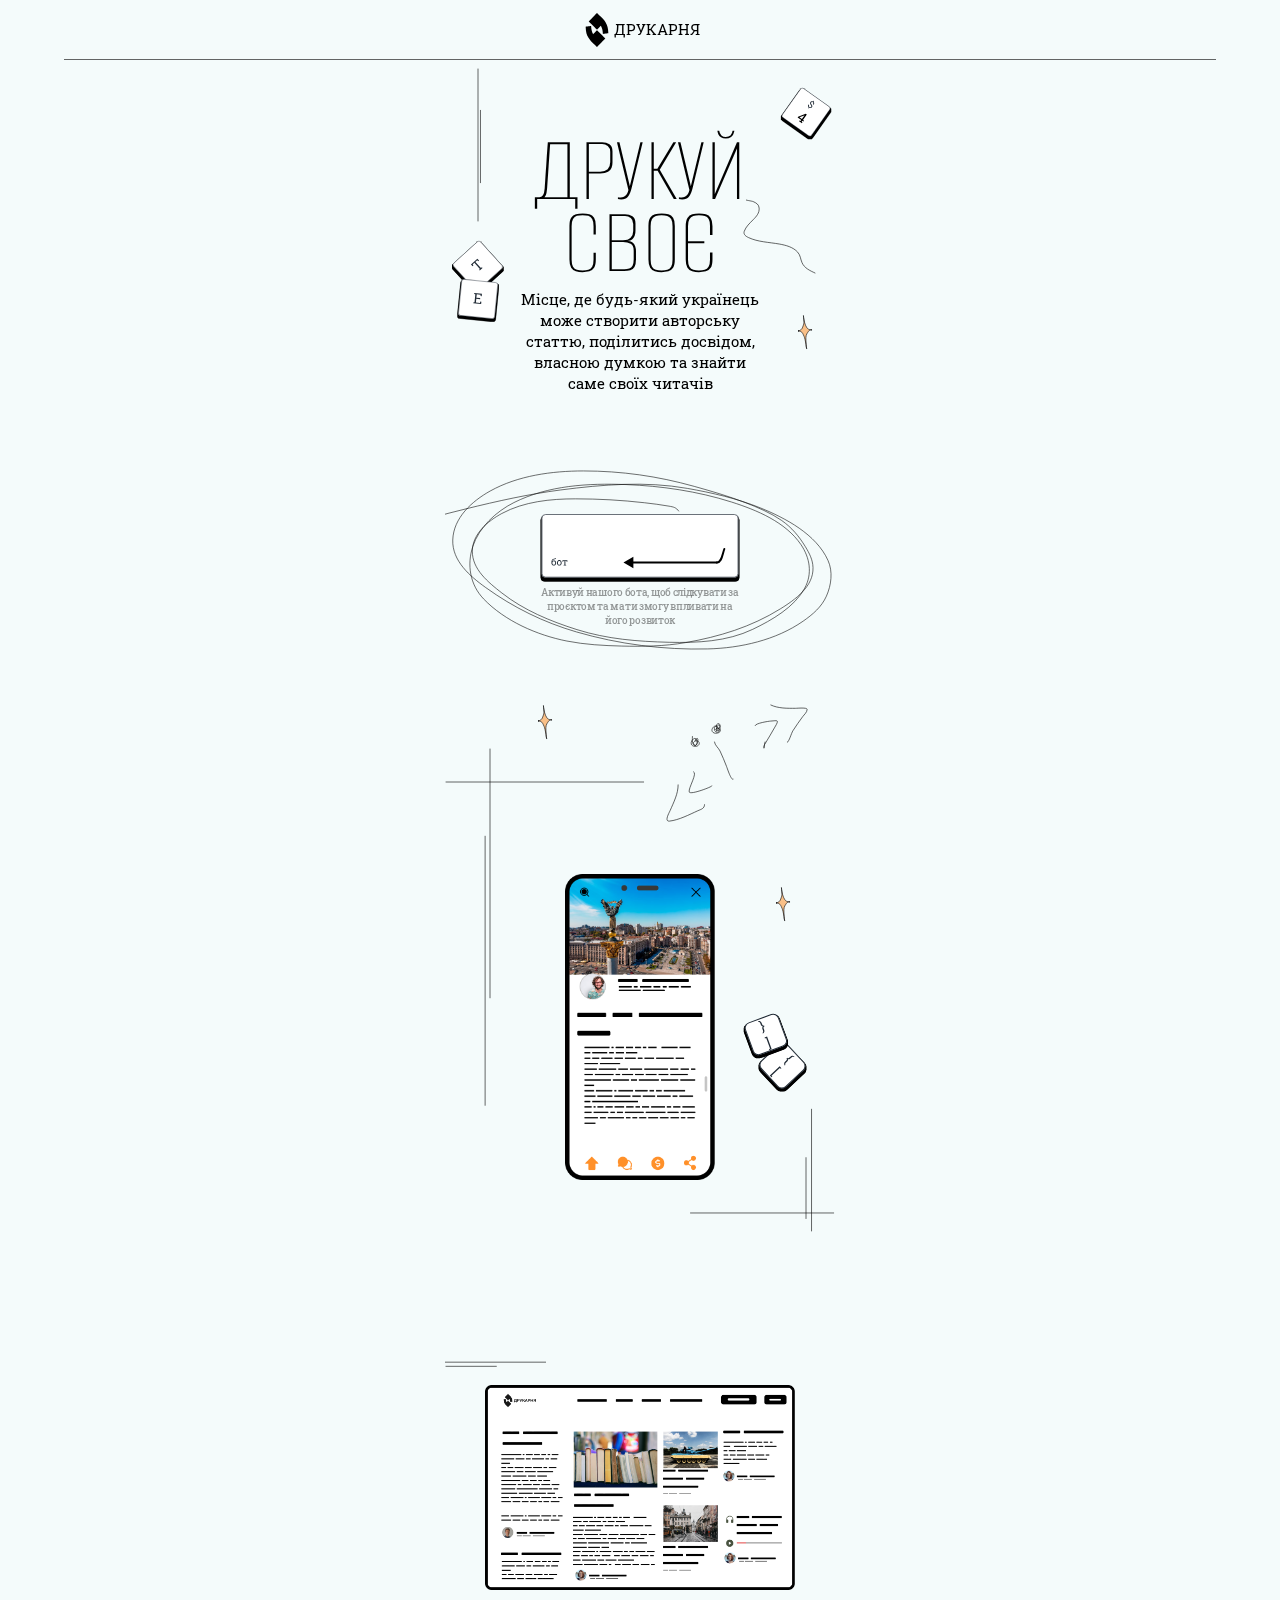
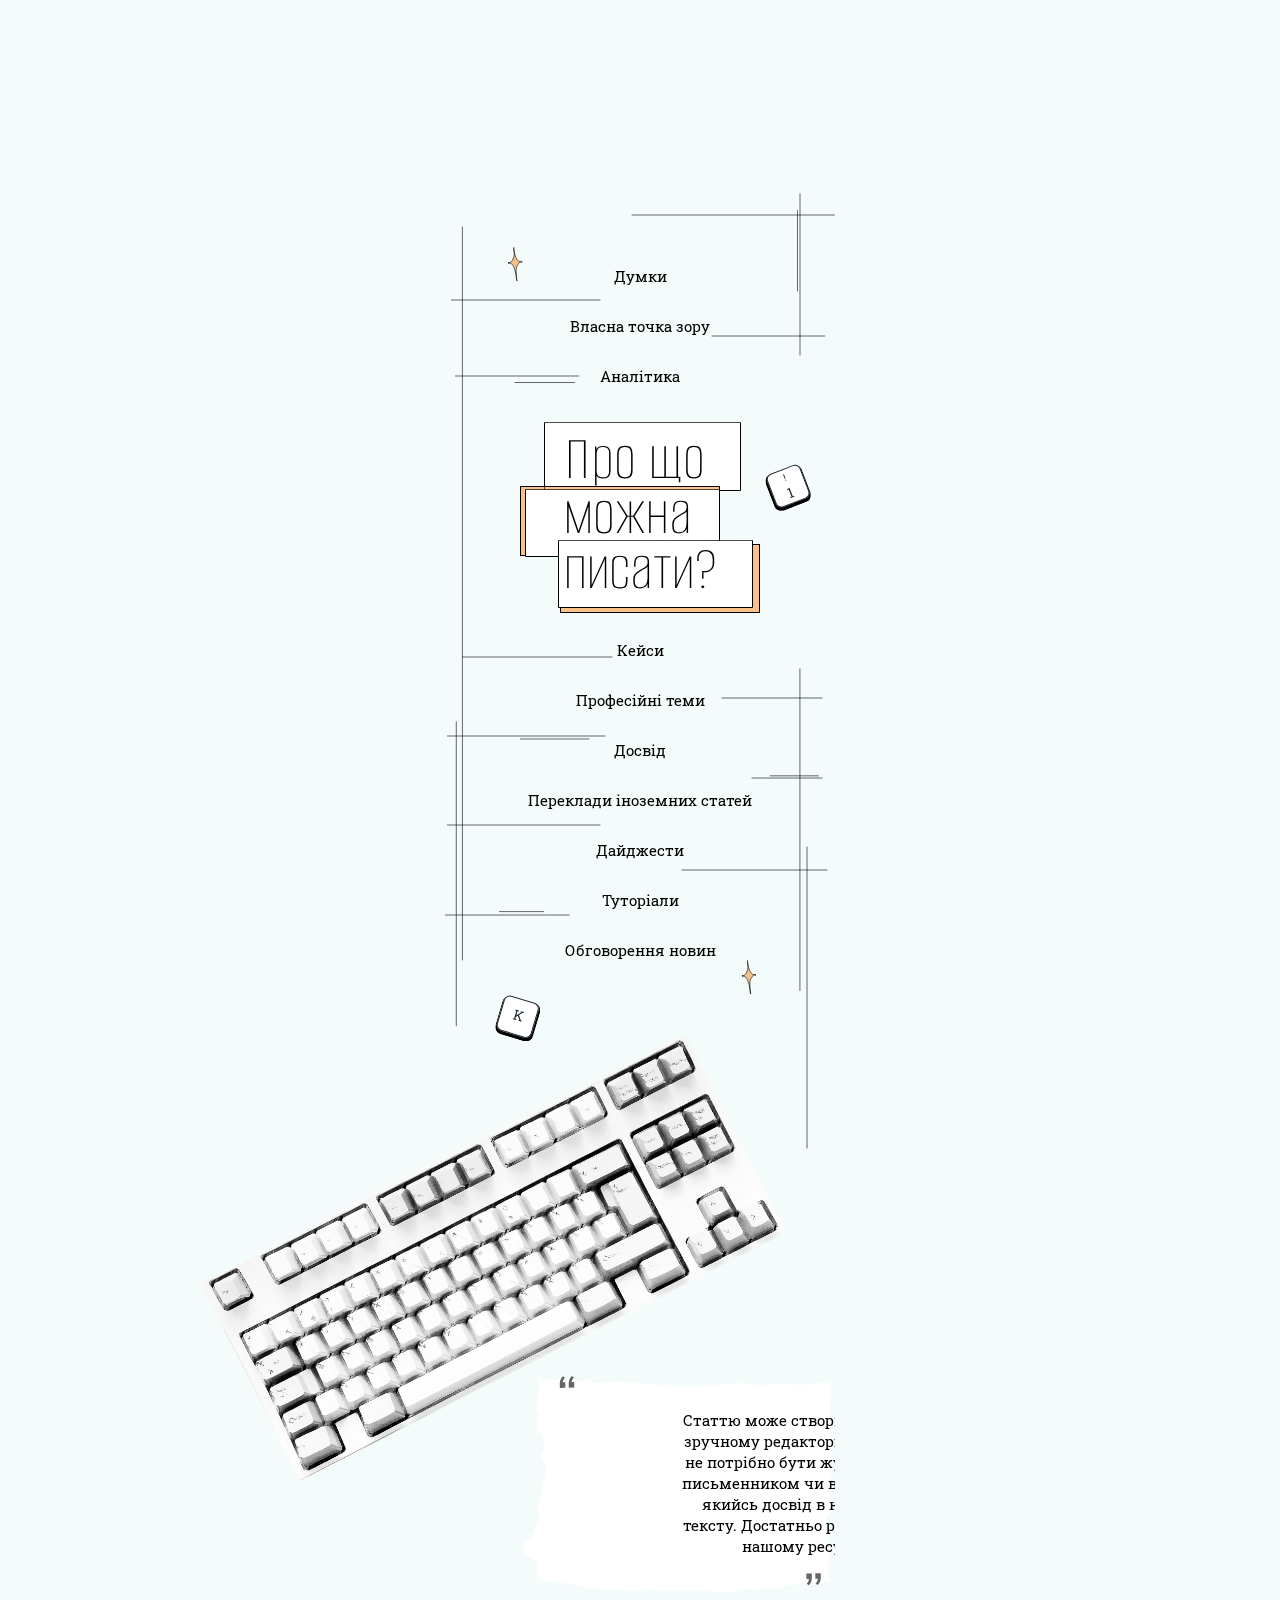
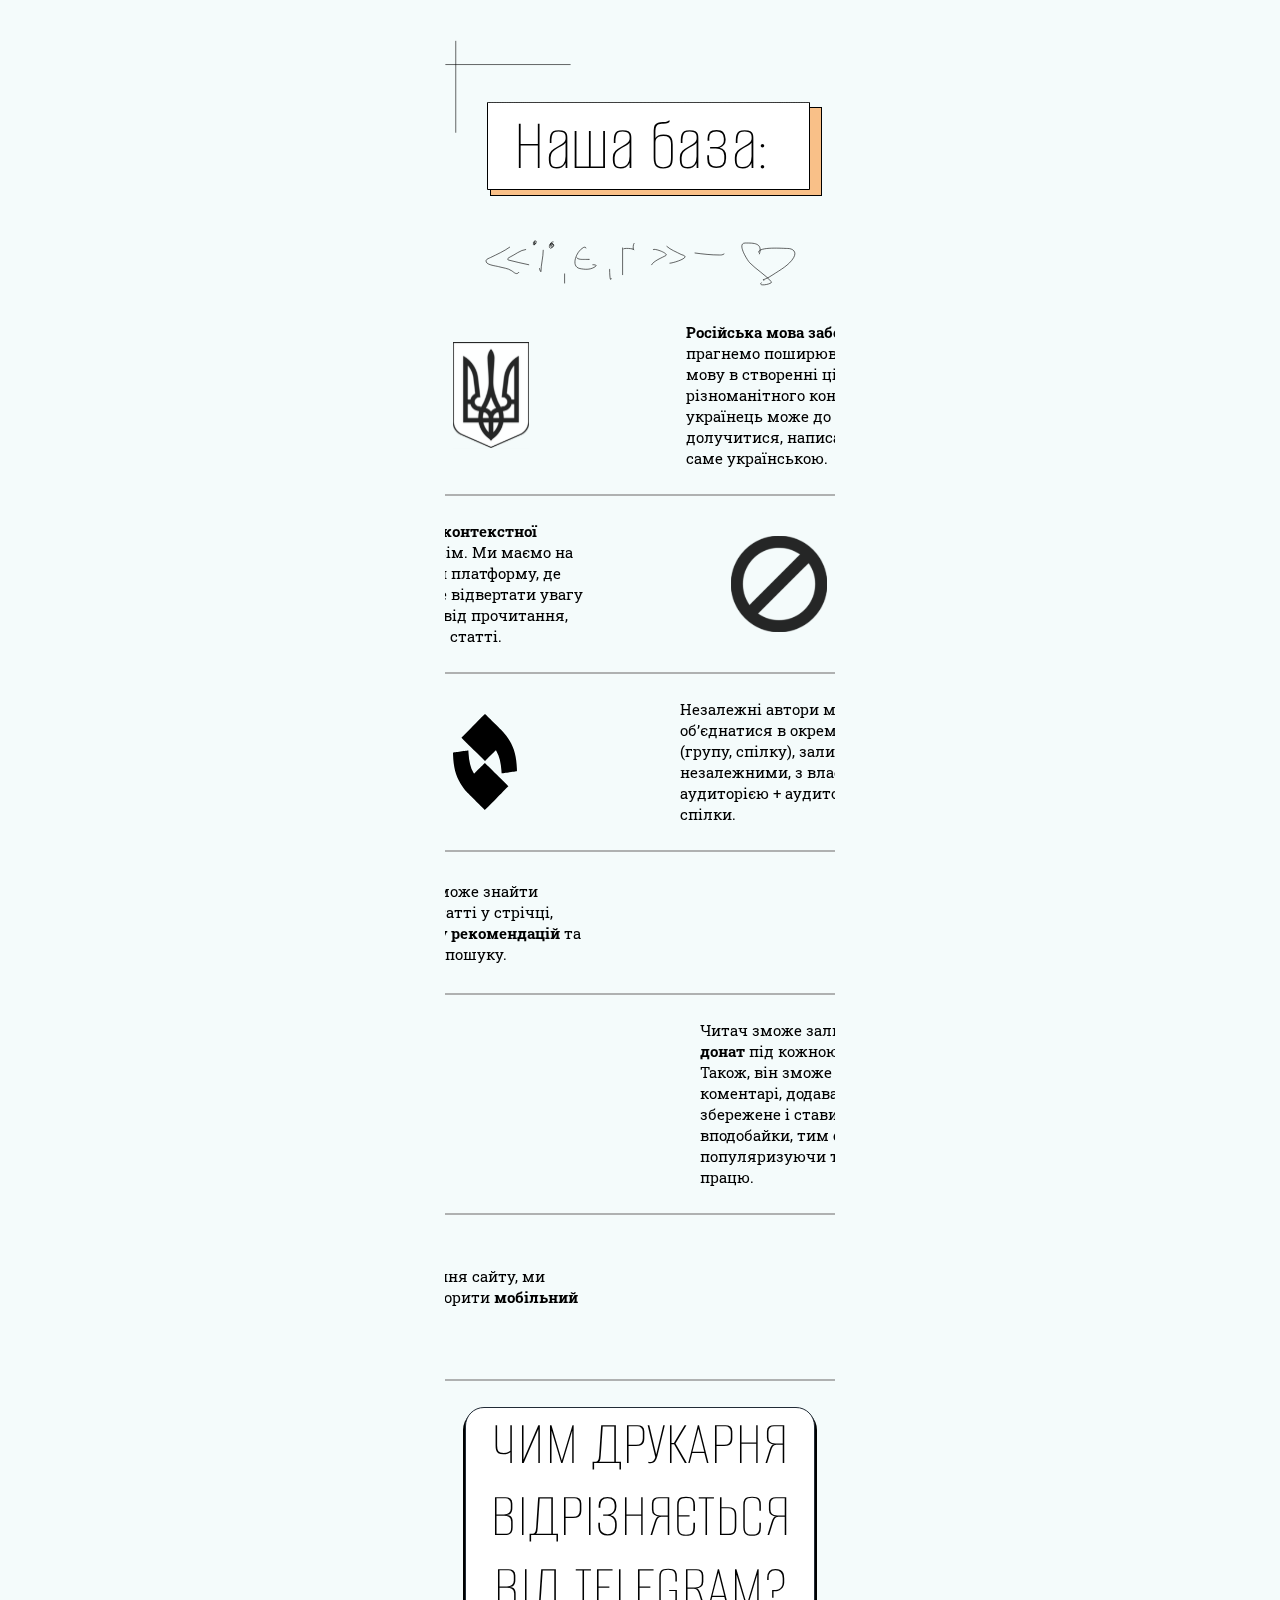
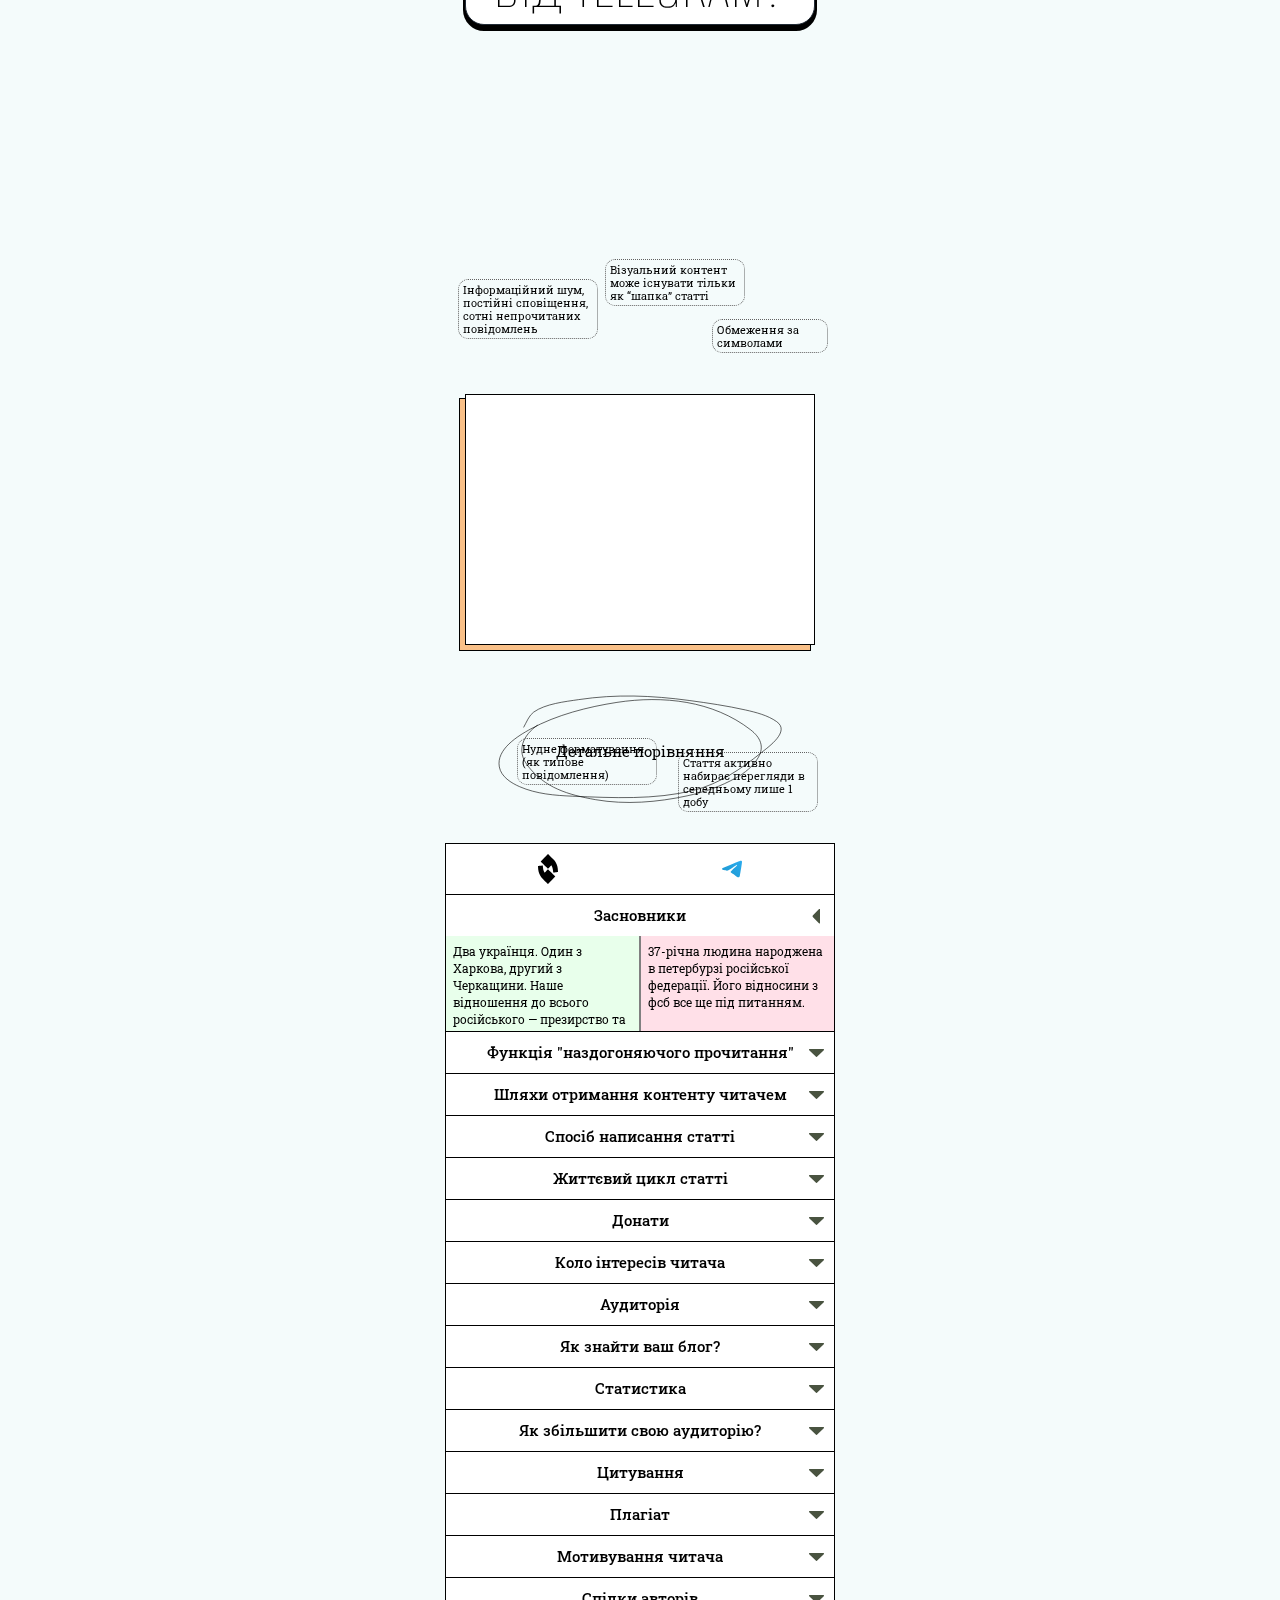
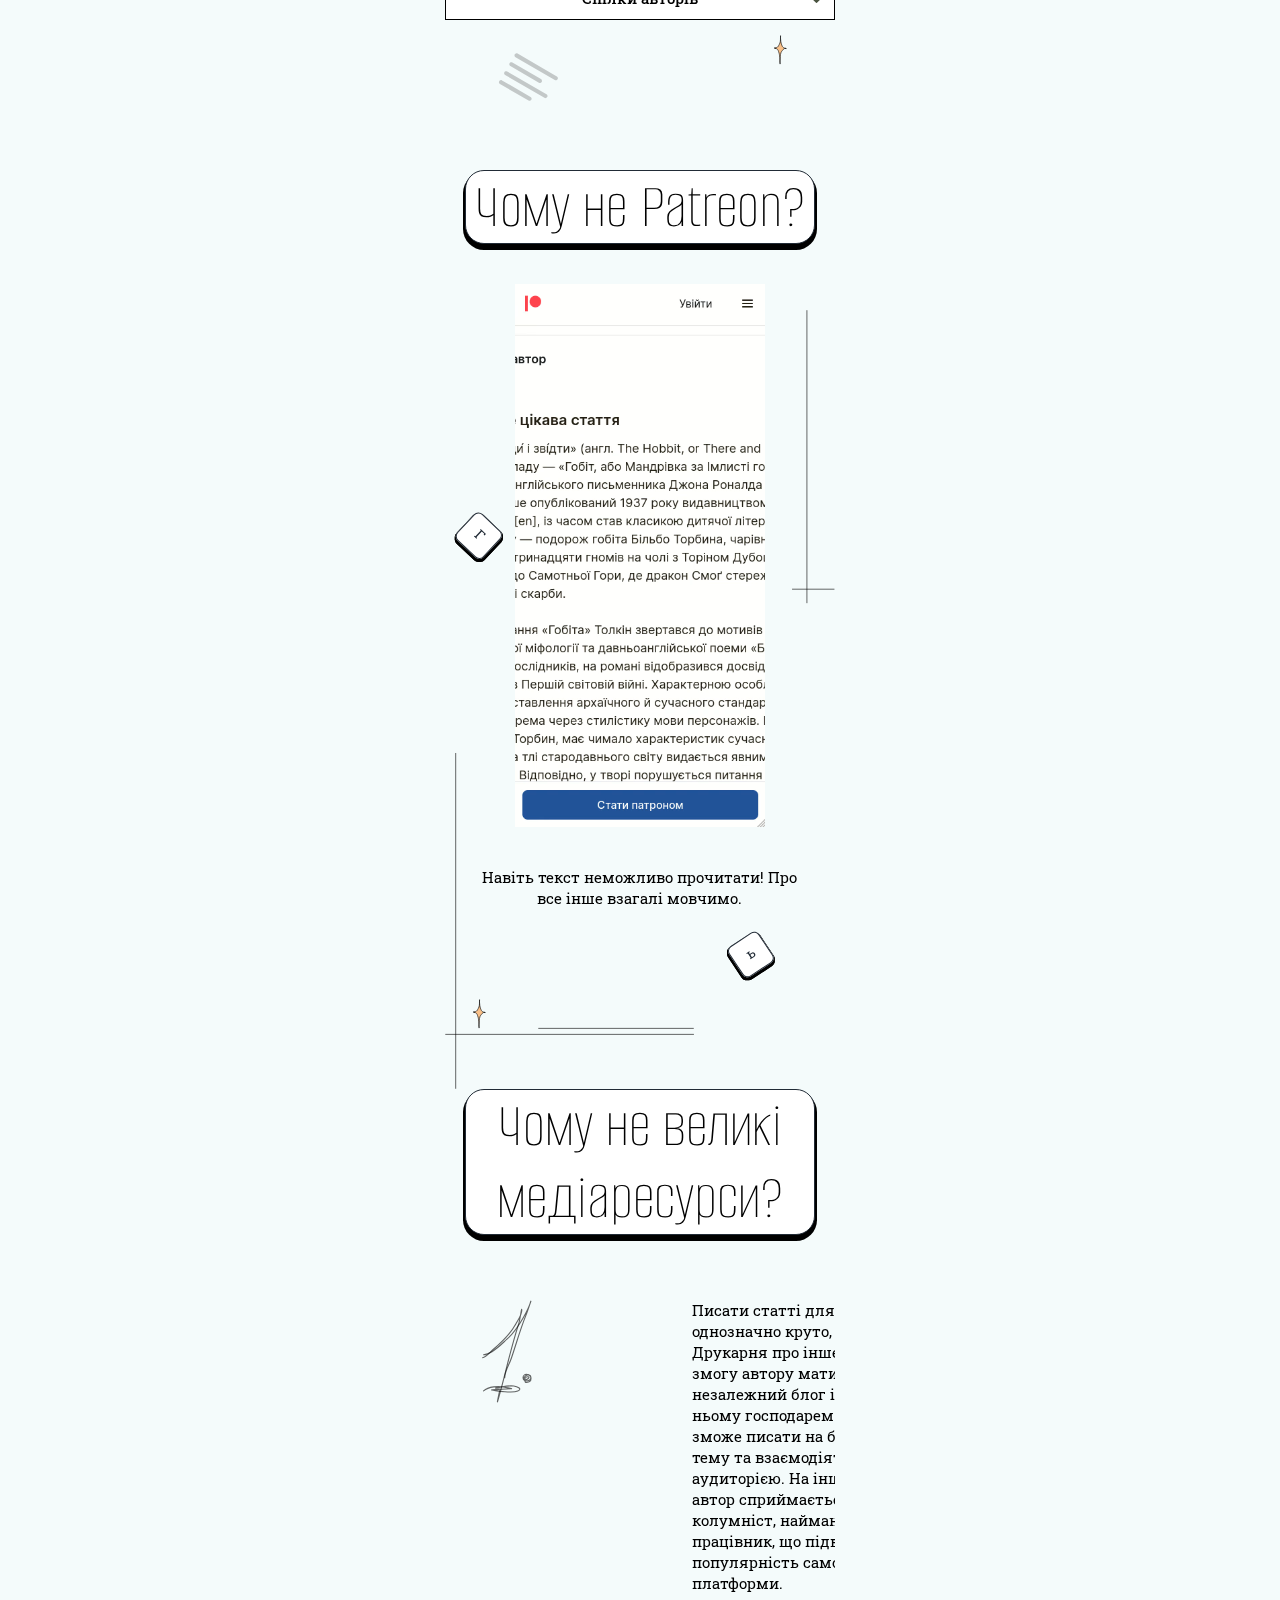
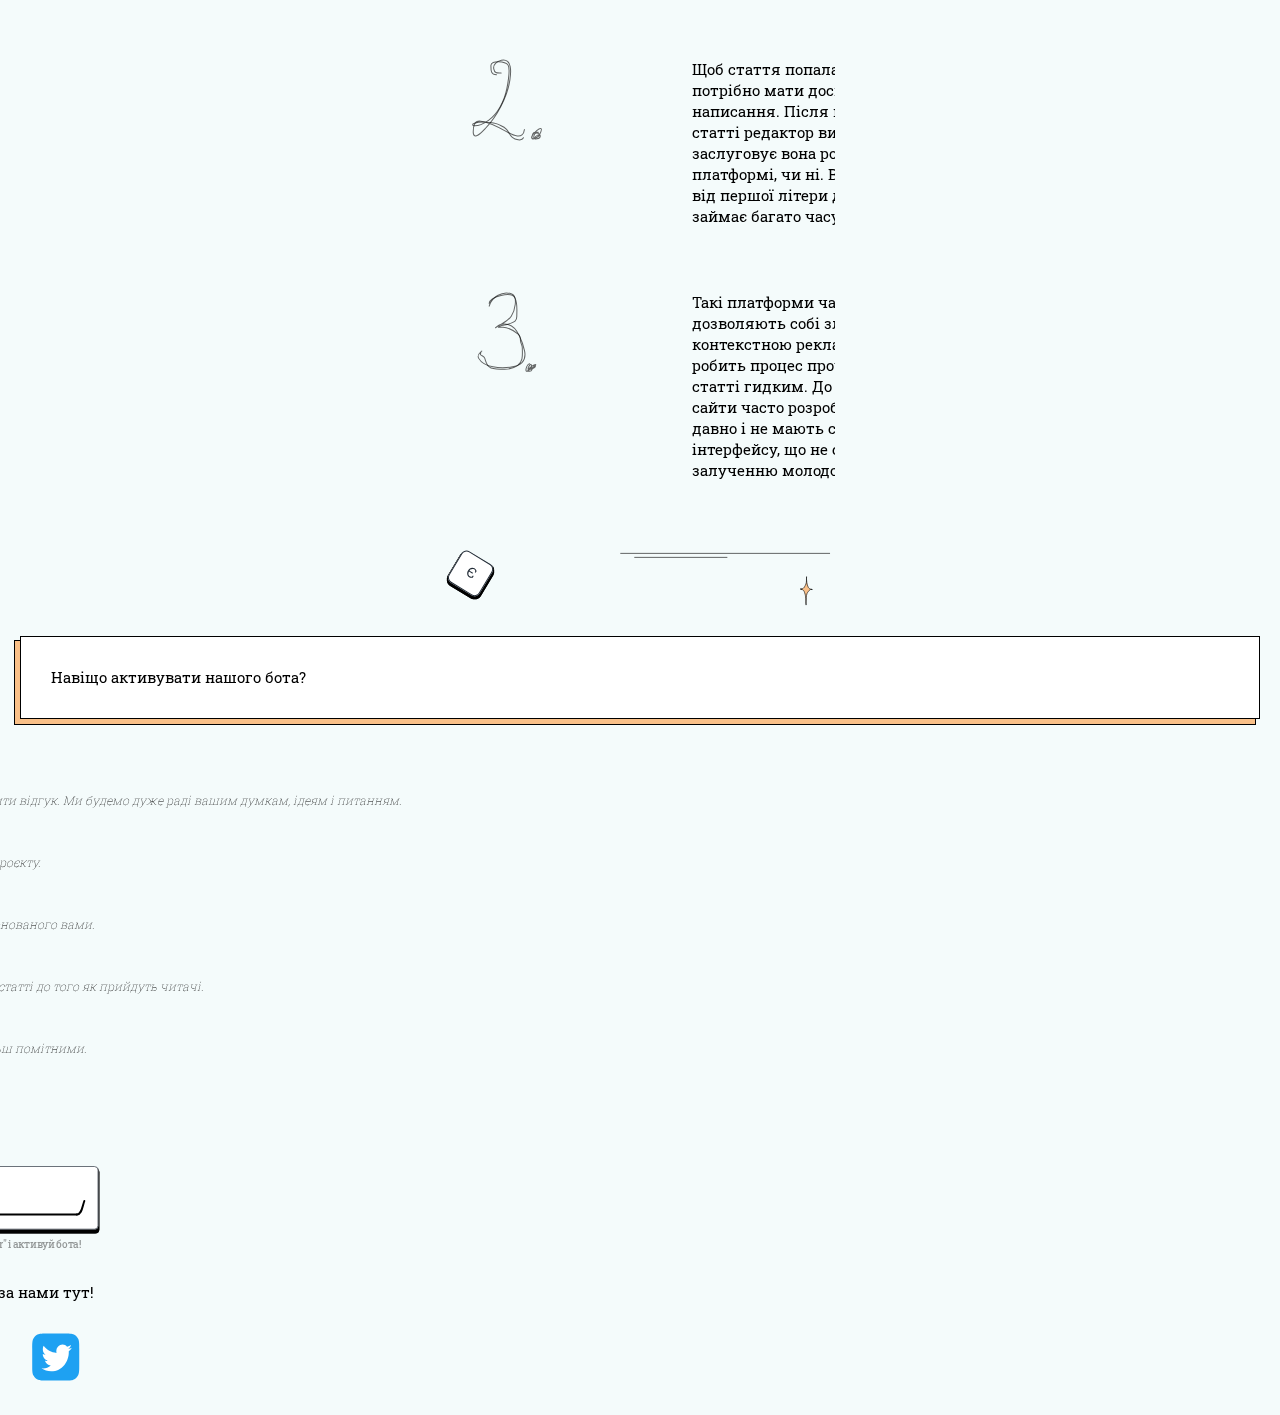
==== commit 8e642943: "update 0.943" ====
--- a/index.html
+++ b/index.html
@@ -201,6 +201,20 @@
                     </div>
                     <div class="accordion-item">
                         <div class="accordion-title">
+                            <p>Функція "наздогоняючого прочитання"</p>
+                            <img src="img/Vector.svg">
+                        </div>
+                        <div class="accordion-content">
+                            <div><p>Стаття може неодноразово траплятися читачу у рекомендаціях продовж місяців після написання.</p>
+                            </div>
+                            <div><p class="d-flex align-end">Після того як стаття була показана читачу, вона ніколи не попадеться йому знову
+                                (функціоналу з додаванням в збережене для окремого каналу немає), а після натискання кнопки швидкого скролу,
+                                стаття вже ніколи не буде побачена читачем.
+                                <img height="40" src="/img/Group%2014.svg" width="40"></p></div>
+                        </div>
+                    </div>
+                    <div class="accordion-item">
+                        <div class="accordion-title">
                             <p>Шляхи отримання контенту читачем</p>
                             <img src="img/Vector.svg">
                         </div>
@@ -244,18 +258,6 @@
                     </div>
                     <div class="accordion-item">
                         <div class="accordion-title">
-                            <p>Доступ до статті з пошуку в Google</p>
-                            <img src="img/Vector.svg">
-                        </div>
-                        <div class="accordion-content">
-                            <div><p>Кожна стаття в Друкарні буде ранжуватися в пошуку Google та матиме всі необхідні метатеги для пошукових
-                                роботів.</p>
-                            </div>
-                            <div><p>Telegram не ранжує пости в Google.</p></div>
-                        </div>
-                    </div>
-                    <div class="accordion-item">
-                        <div class="accordion-title">
                             <p>Життєвий цикл статті</p>
                             <img src="img/Vector.svg">
                         </div>
@@ -282,46 +284,12 @@
                     </div>
                     <div class="accordion-item">
                         <div class="accordion-title">
-                            <p>Спосіб отримання донатів</p>
+                            <p>Донати</p>
                             <img src="img/Vector.svg">
                         </div>
                         <div class="accordion-content">
                             <div><p>Кожна стаття, а також особистий профіль автора матиме кнопку “винагорода”.</p></div>
                             <div><p>Немає вбудованого функціонала для отримання донатів від аудиторії.</p></div>
-                        </div>
-                    </div>
-                    <div class="accordion-item">
-                        <div class="accordion-title">
-                            <p>Способи індивідуалізації</p>
-                            <img src="img/Vector.svg">
-                        </div>
-                        <div class="accordion-content">
-                            <div><p>У нас це саме окрема сторінка-профіль, де можна поділитись детальною інформацією про себе. Ця сторінка
-                                теж буде доступна з пошуку Googlе.</p>
-                            </div>
-                            <div>
-                                <ul>
-                                    <li>Назва каналу іменем автора.</li>
-                                    <li>255 символів опису.</li>
-                                    <li>Маленька фотографія.</li>
-                                </ul>
-                            </div>
-                        </div>
-                    </div>
-                    <div class="accordion-item">
-                        <div class="accordion-title">
-                            <p>Спосіб перегляду всіх статей автора</p>
-                            <img src="img/Vector.svg">
-                        </div>
-                        <div class="accordion-content">
-                            <div><p>Зручний список заголовків статей на сторінці самого автора в хронологічному порядку</p>
-                            </div>
-                            <div>
-                                <ul>
-                                    <li>Довго скролити вверх</li>
-                                    <li>Пошук за ключовими словами (якщо ти знаєш ці слова)</li>
-                                </ul>
-                            </div>
                         </div>
                     </div>
                     <div class="accordion-item">
@@ -347,20 +315,6 @@
                             <div><p>Аудиторія, що звикла читати об’ємні матеріали.</p>
                             </div>
                             <div><p>Аудиторія, що звикла до швидкого і стислого споживання контенту.</p></div>
-                        </div>
-                    </div>
-                    <div class="accordion-item">
-                        <div class="accordion-title">
-                            <p>Функція "наздогоняючого прочитання"</p>
-                            <img src="img/Vector.svg">
-                        </div>
-                        <div class="accordion-content">
-                            <div><p>Стаття може неодноразово траплятися читачу у рекомендаціях продовж місяців після написання.</p>
-                            </div>
-                            <div><p class="d-flex align-end">Після того як стаття була показана читачу, вона ніколи не попадеться йому знову
-                                (функціоналу з додаванням в збережене для окремого каналу немає), а після натискання кнопки швидкого скролу,
-                                стаття вже ніколи не буде побачена читачем.
-                                <img height="40" src="/img/Group%2014.svg" width="40"></p></div>
                         </div>
                     </div>
                     <div class="accordion-item">
@@ -423,7 +377,7 @@
                             <img src="img/Vector.svg">
                         </div>
                         <div class="accordion-content">
-                            <div><p>Дотримування акторського права. Те, що написали ви, належить вам і не може бути скопійоване.</p>
+                            <div><p>Дотримування авторського права. Те, що написали Ви, належить Вам і не може бути скопійоване.</p>
                             </div>
                             <div><p>В телеграмі нема фактичного захисту авторських прав.</p></div>
                         </div>
@@ -451,7 +405,8 @@
                             <img src="img/Vector.svg">
                         </div>
                         <div class="accordion-content">
-                            <div><p>Незалежні автори можуть об’єднатися в окрему “друкарню” (спілку), при цьому залишаючись незалежними з
+                            <div><p>Незалежні автори можуть <strong>об’єднатися в окрему “друкарню”</strong> (спілку), при цьому залишаючись
+                                незалежними з
                                 власною аудиторією + аудиторія самої спілки.</p>
                             </div>
                             <div><p>Є можливість зробити декілька адмінів каналу які будуть писати статті, але аудиторія єдина. Отже, автор
@@ -468,8 +423,8 @@
             <div class="patreon__content">
                 <video autoplay loop muted playsinline>
                     <source src="img/patreon.webm" type="video/webm">
+                    <source src="img/patreon.mp4" type="video/mp4">
                     <source src="img/patreon.mov" type="video/mp4">
-                    <source src="img/patreon.mp4" type="video/mp4">
                 </video>
                 <p>Навіть текст неможливо прочитати! Про все інше взагалі мовчимо.</p>
             </div>
@@ -484,8 +439,8 @@
                 </div>
                 <p data-anim data-enterright>Писати статті для медіа - це однозначно круто, але Друкарня про інше.
                     Вона дає змогу автору мати свій незалежний блог і
-                    бути в ньому господарем. Творець зможе писати на будь-яку тему, підвищувати свою популярність, взаємодіяти з аудиторією
-                    і т.д. На інших ресурсах автор сприймається як колумніст, найманий працівник, що підвищує популярність самої
+                    бути в ньому господарем. Творець зможе писати на будь-яку тему та взаємодіяти з аудиторією.
+                    На інших ресурсах автор сприймається як колумніст, найманий працівник, що підвищує популярність самої
                     платформи.</p>
             </div>
             <div class="novyny__point">
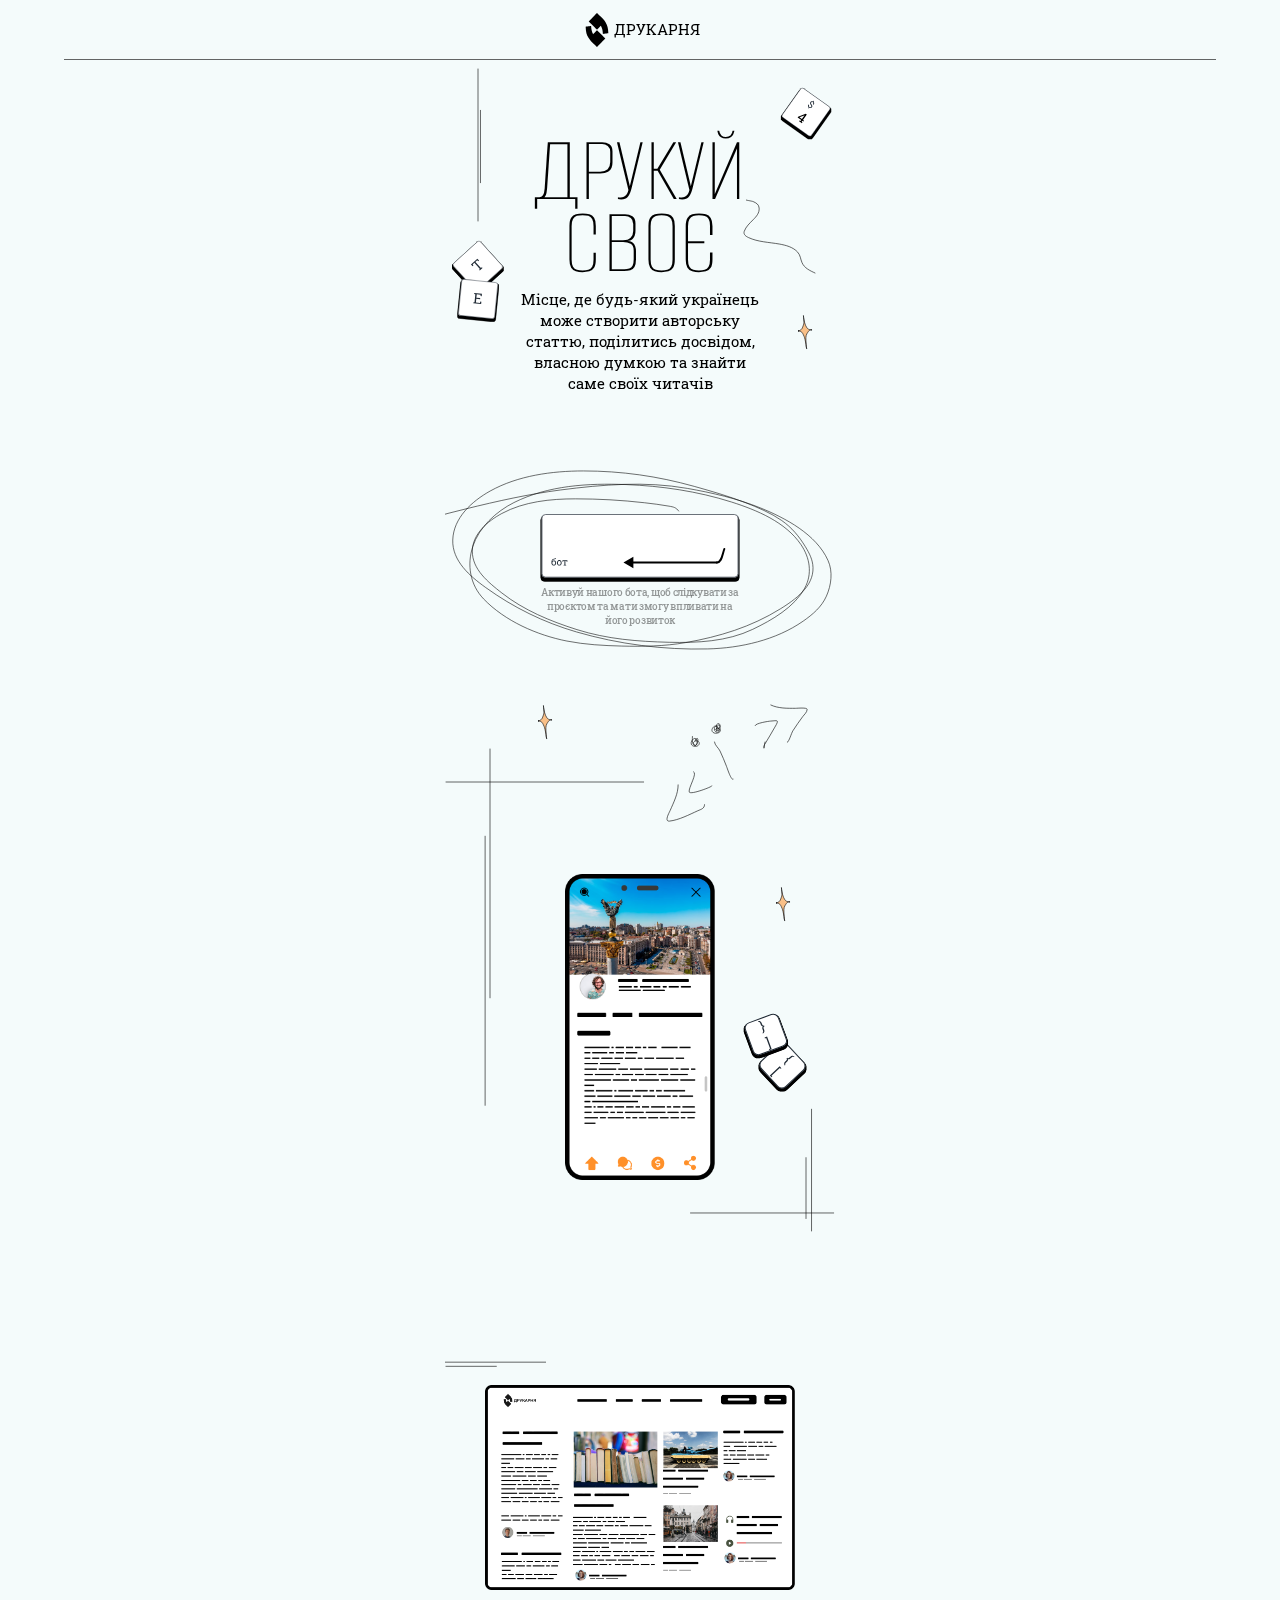
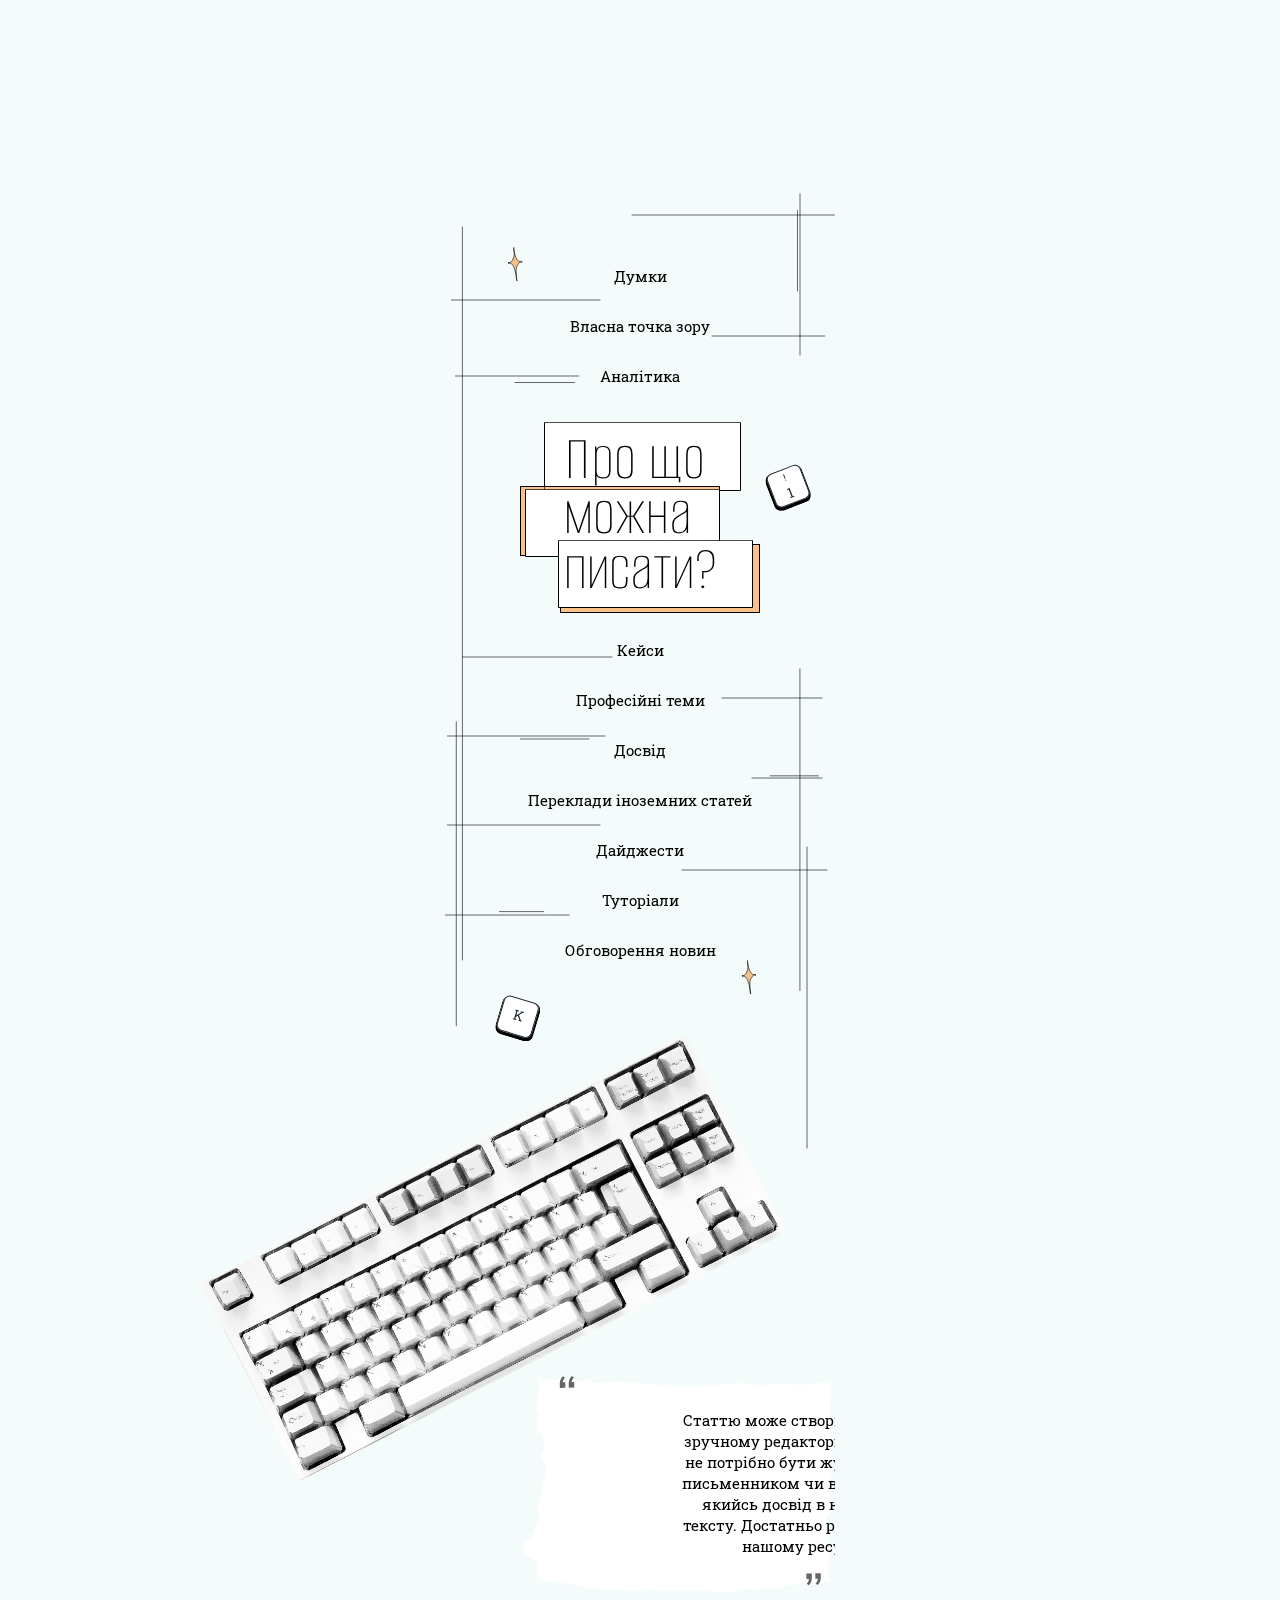
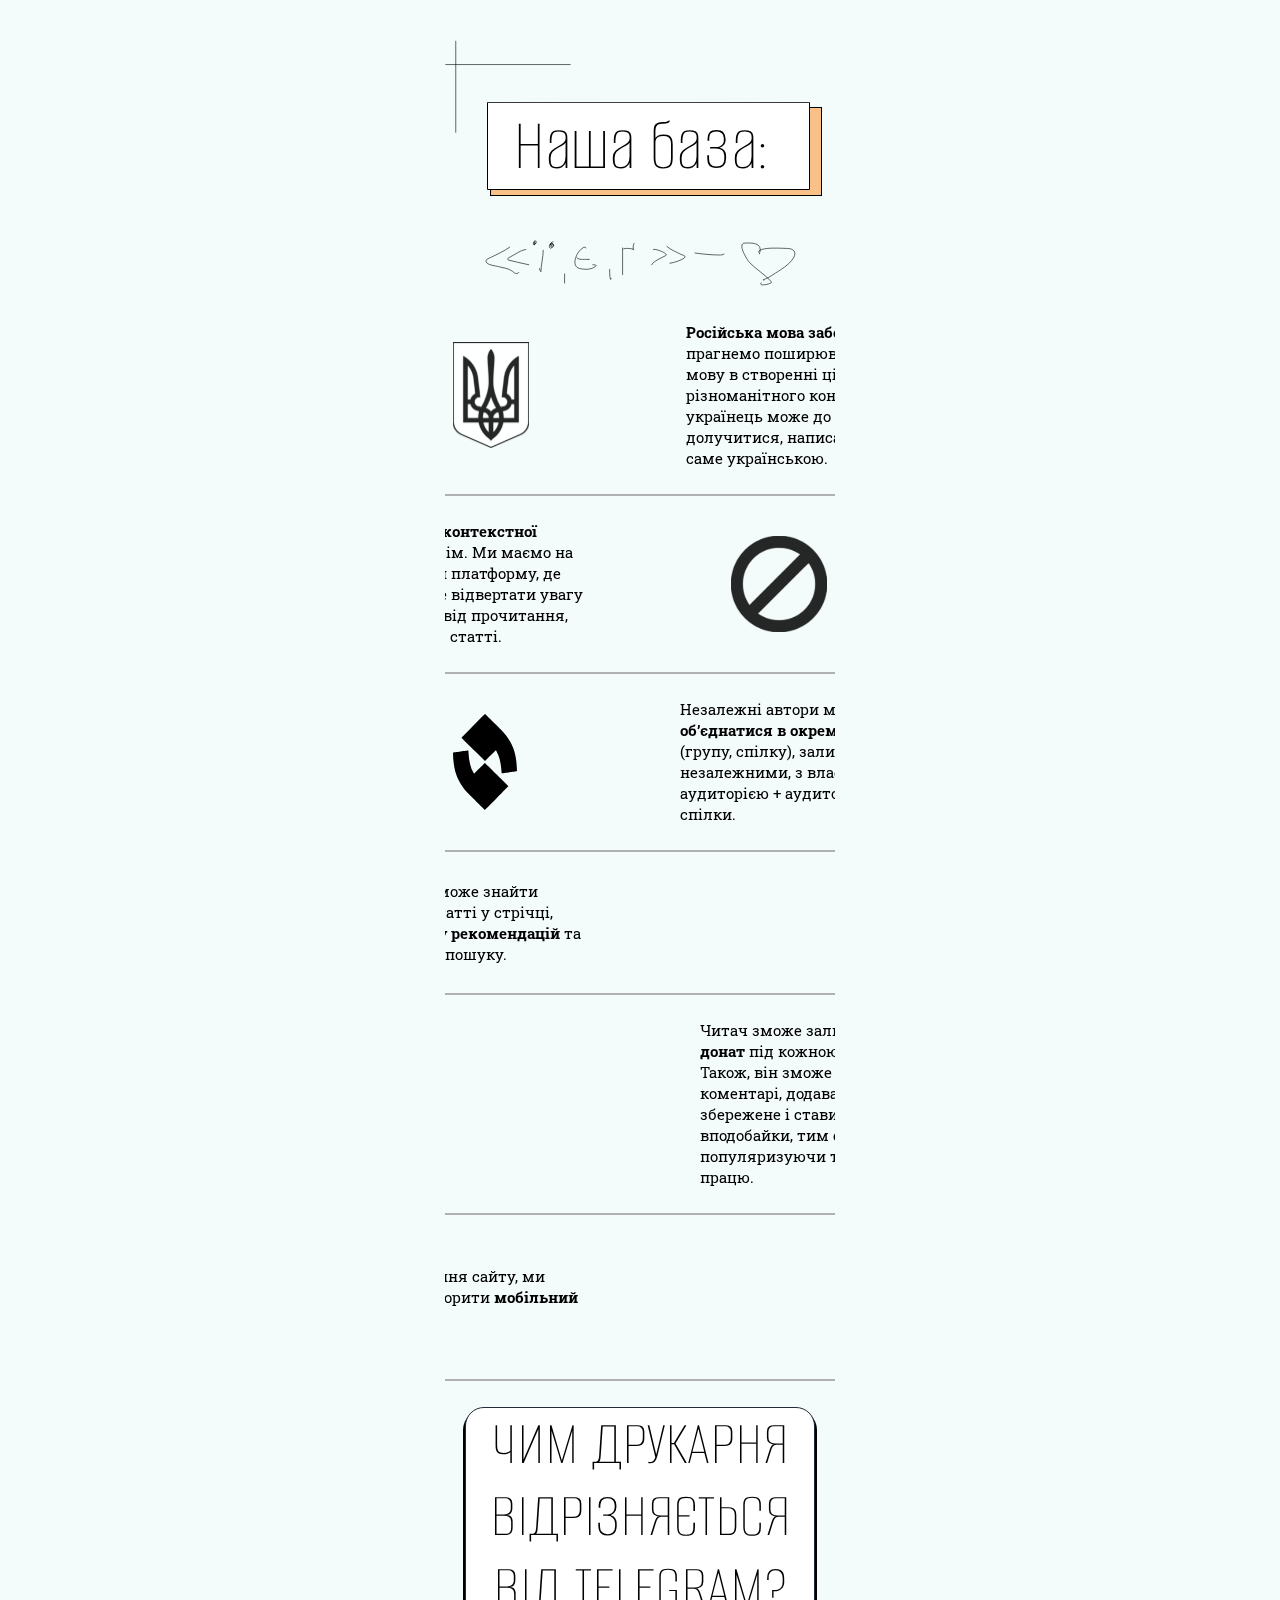
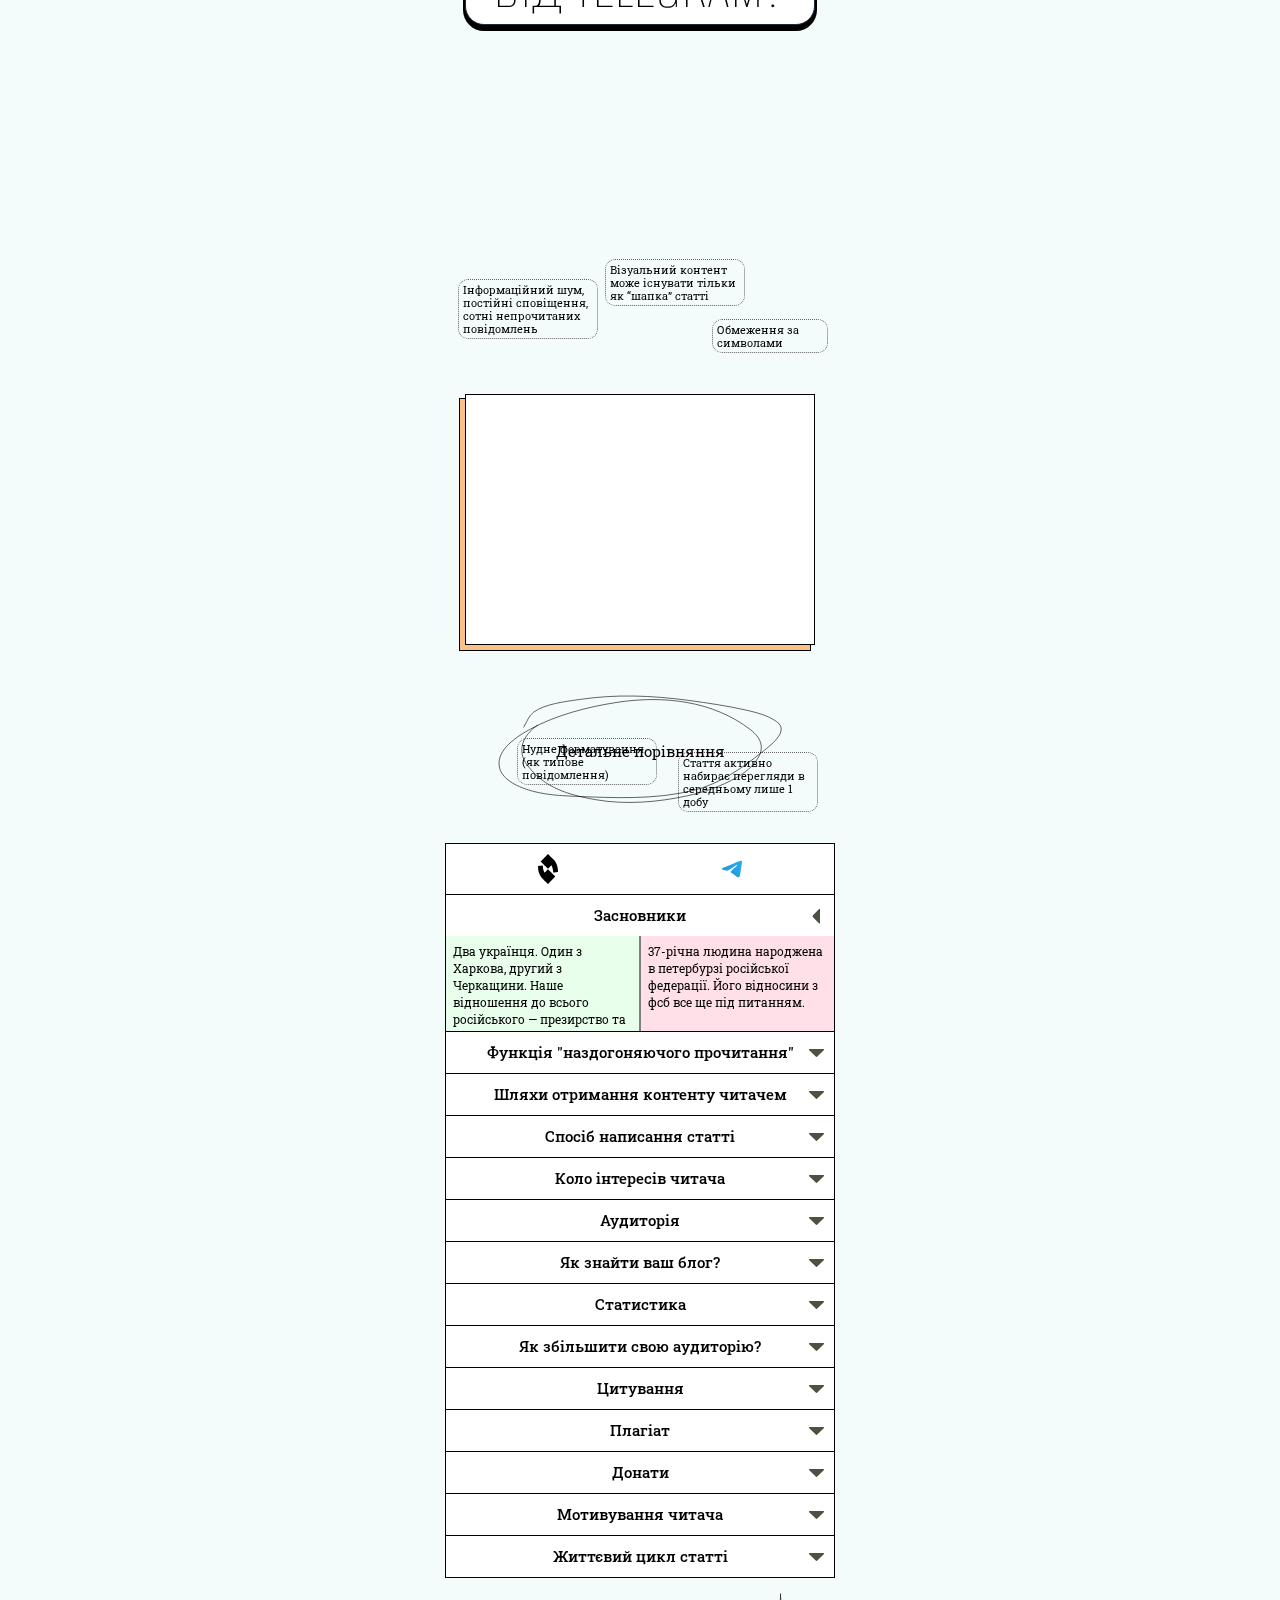
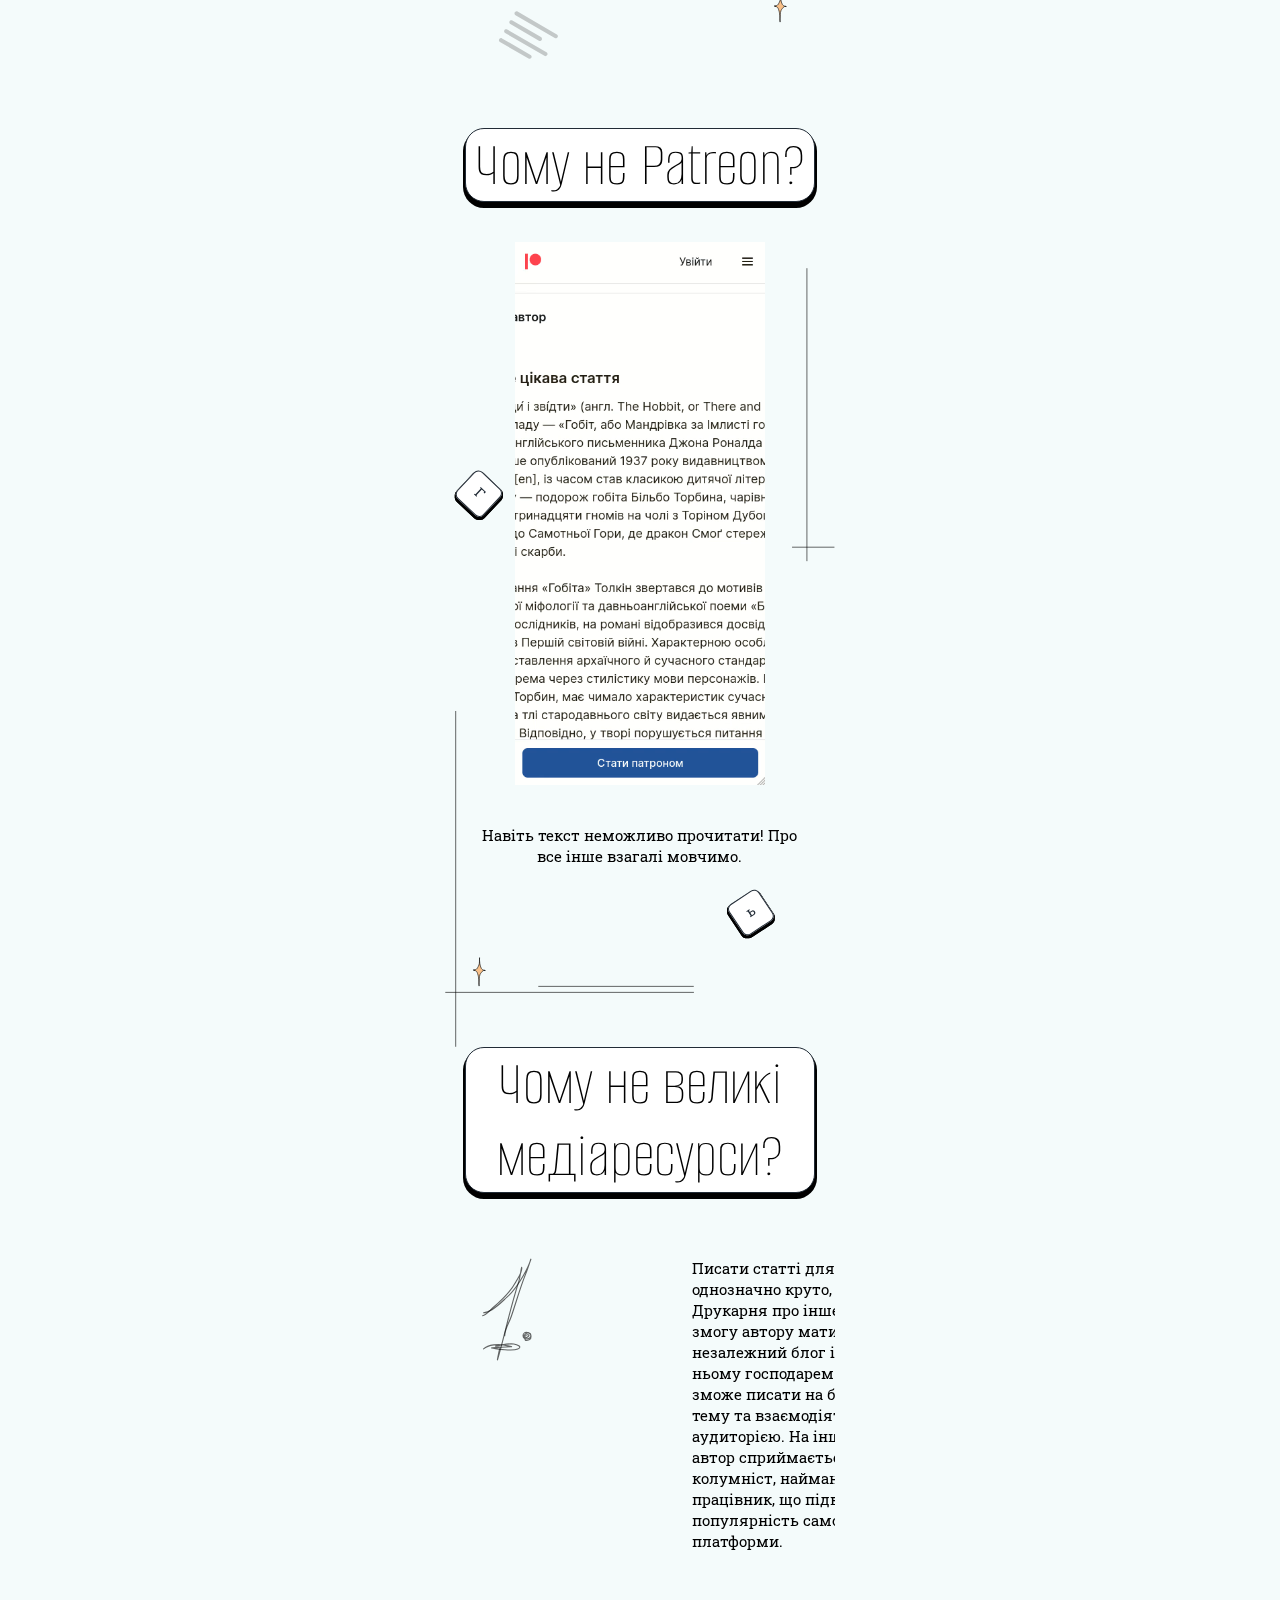
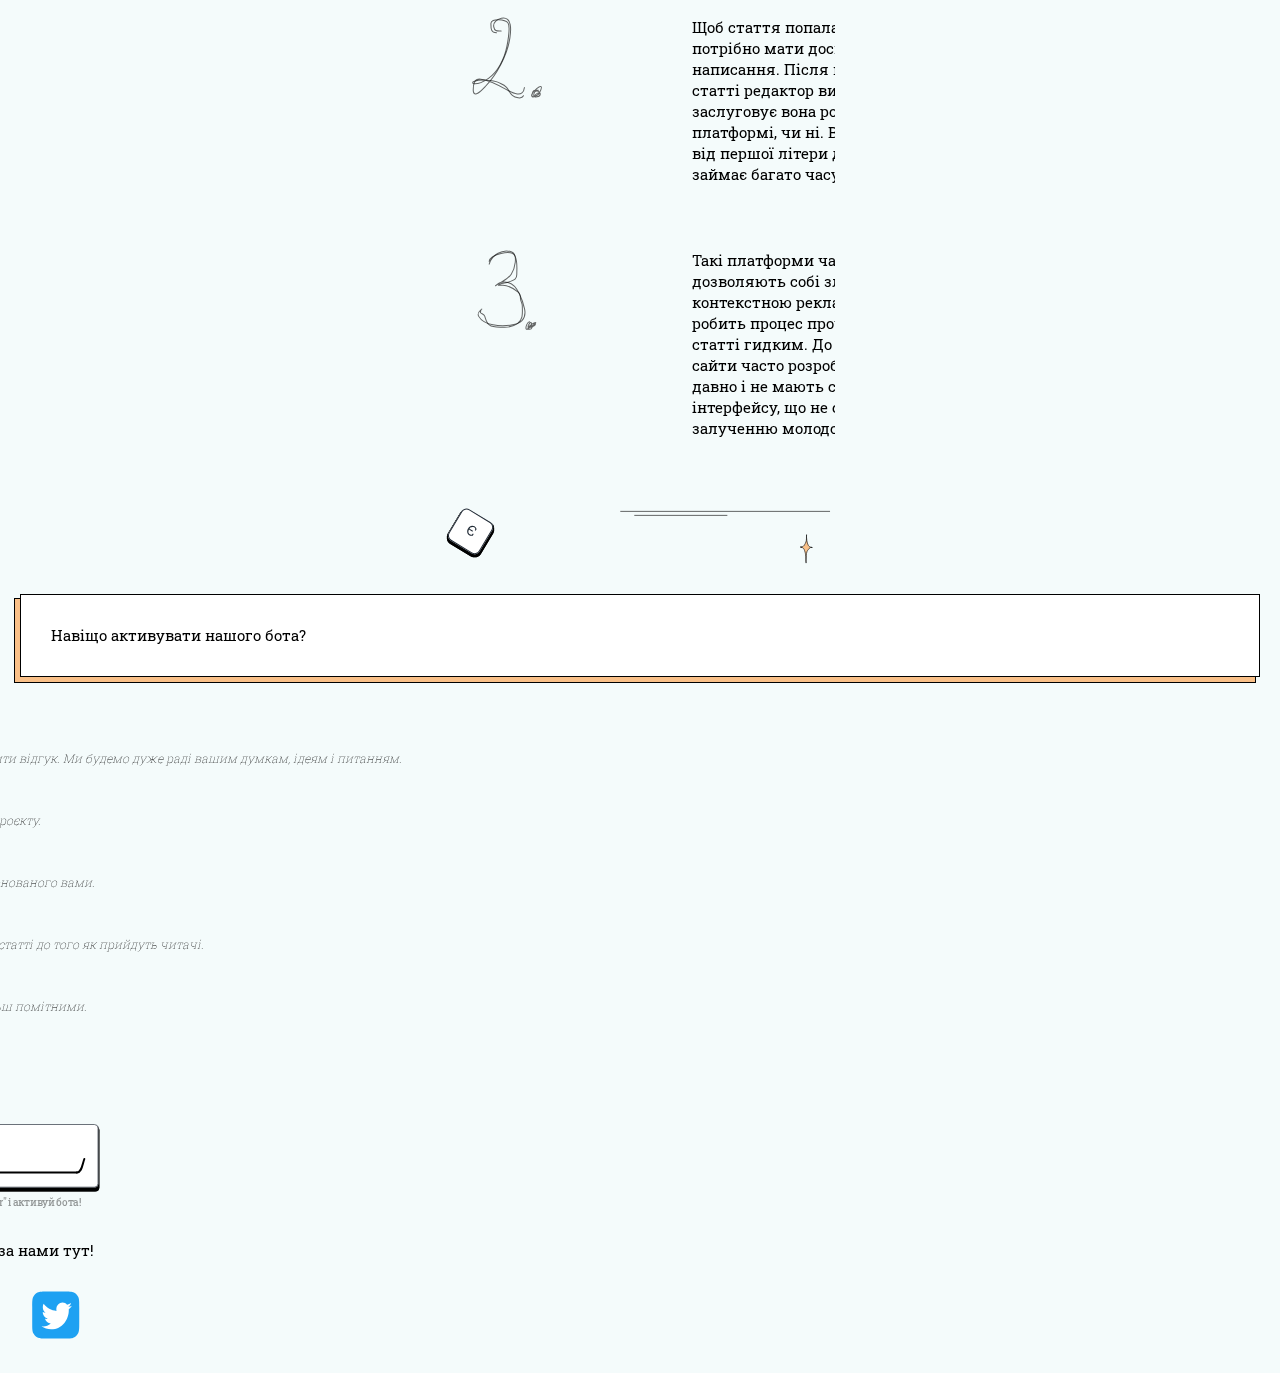
==== commit 6f6e929c: "update 0.95" ====
--- a/index.html
+++ b/index.html
@@ -130,7 +130,8 @@
                         статті.
                     </p></div>
                 <div class="baza__point"><img alt="Лого" height="96" loading="lazy" src="img/Group.svg" width="96">
-                    <p data-anim data-enterright>Незалежні автори матимуть змогу об’єднатися в окрему “друкарню” (групу, спілку),
+                    <p data-anim data-enterright>Незалежні автори матимуть змогу <strong>об’єднатися в окрему “друкарню”</strong> (групу,
+                        спілку),
                         залишаючись
                         незалежними, з власною
                         аудиторією + аудиторія самої спілки.
@@ -258,6 +259,122 @@
                     </div>
                     <div class="accordion-item">
                         <div class="accordion-title">
+                            <p>Коло інтересів читача</p>
+                            <img src="img/Vector.svg">
+                        </div>
+                        <div class="accordion-content">
+                            <div><p>Читач може бути підписаний на необмежену кількість тем чи авторів.
+                                Нема причин відключати сповіщення на нову статтю (бо нема спаму), або відписатись від цікавого
+                                матеріалу.</p>
+                            </div>
+                            <div><p>Лімітована кількість каналів, змішаних з особистими повідомленнями, що змушує людину вимикати сповіщення
+                                з телеграм-каналів або відписуватись від них.</p></div>
+                        </div>
+                    </div>
+                    <div class="accordion-item">
+                        <div class="accordion-title">
+                            <p>Аудиторія</p>
+                            <img src="img/Vector.svg">
+                        </div>
+                        <div class="accordion-content">
+                            <div><p>Аудиторія, що звикла читати об’ємні матеріали.</p>
+                            </div>
+                            <div><p>Аудиторія, що звикла до швидкого і стислого споживання контенту.</p></div>
+                        </div>
+                    </div>
+                    <div class="accordion-item">
+                        <div class="accordion-title">
+                            <p>Як знайти ваш блог?</p>
+                            <img src="img/Vector.svg">
+                        </div>
+                        <div class="accordion-content">
+                            <div><p>Зручний пошук за заголовками, категорією, авторами та система рекомендацій.</p>
+                            </div>
+                            <div><p>Немає пошуку за тематиками каналів.
+                                Треба знати назву, юзернейм, або мати пряме посилання (через рекламу, сарафанне радіо)</p></div>
+                        </div>
+                    </div>
+                    <div class="accordion-item">
+                        <div class="accordion-title">
+                            <p>Статистика</p>
+                            <img src="img/Vector.svg">
+                        </div>
+                        <div class="accordion-content">
+                            <div><p>Загальна статистика блогу (кількість переглядів, підписників і т.д.), плюс:</p>
+                                <ul>
+                                    <li>Час прочитання статті</li>
+                                    <li>Кількість нових підписників з конкретної статті</li>
+                                    <li>Джерела трафіку</li>
+                                    <li>Інтереси аудиторії</li>
+                                </ul>
+                            </div>
+                            <div><p>Має загальну статистику всього каналу на сторонніх ресурсах.</p></div>
+                        </div>
+                    </div>
+                    <div class="accordion-item">
+                        <div class="accordion-title">
+                            <p>Як збільшити свою аудиторію?</p>
+                            <img src="img/Vector.svg">
+                        </div>
+                        <div class="accordion-content">
+                            <div><p>Писати нові та цікаві тексти, тестувати різні теми лонгрідів. Друкарня сама просуває статтю (реклама і
+                                сарафанне радіо не є обов’язковими).</p>
+                            </div>
+                            <div><p>Тільки реклама і репости.</p></div>
+                        </div>
+                    </div>
+                    <div class="accordion-item">
+                        <div class="accordion-title">
+                            <p>Цитування</p>
+                            <img src="img/Vector.svg">
+                        </div>
+                        <div class="accordion-content">
+                            <div><p>Можна виділити окремі тези зі статті та поширити з посиланням на оригінал до себе в соціальні мережі або
+                                у свою власний лонгрід.</p>
+                            </div>
+                            <div><p>Можливий тільки репост всієї статті або посилання на пост.</p></div>
+                        </div>
+                    </div>
+                    <div class="accordion-item">
+                        <div class="accordion-title">
+                            <p>Плагіат</p>
+                            <img src="img/Vector.svg">
+                        </div>
+                        <div class="accordion-content">
+                            <div><p>Дотримування авторського права. Те, що написали Ви, належить Вам і не може бути скопійоване.</p>
+                            </div>
+                            <div><p>В телеграмі нема фактичного захисту авторських прав.</p></div>
+                        </div>
+                    </div>
+                    <div class="accordion-item">
+                        <div class="accordion-title">
+                            <p>Донати</p>
+                            <img src="img/Vector.svg">
+                        </div>
+                        <div class="accordion-content">
+                            <div><p>Кожна стаття, а також особистий профіль автора матиме кнопку “винагорода”.</p></div>
+                            <div><p>Немає вбудованого функціонала для отримання донатів від аудиторії.</p></div>
+                        </div>
+                    </div>
+                    <div class="accordion-item">
+                        <div class="accordion-title">
+                            <p>Мотивування читача</p>
+                            <img src="img/Vector.svg">
+                        </div>
+                        <div class="accordion-content">
+                            <div>
+                                <ul>
+                                    <li>Ненав'язливі рекомендації.</li>
+                                    <li>Гейміфікація (нагороди за активне читання та коментування)</li>
+                                </ul>
+                            </div>
+                            <div><p>Немає ніякої системи, окрім сповіщень та кількість непрочитаних повідомлень, що може дратувати та
+                                мотивує
+                                тільки до очищення чатів.</p></div>
+                        </div>
+                    </div>
+                    <div class="accordion-item">
+                        <div class="accordion-title">
                             <p>Життєвий цикл статті</p>
                             <img src="img/Vector.svg">
                         </div>
@@ -282,137 +399,6 @@
                             </div>
                         </div>
                     </div>
-                    <div class="accordion-item">
-                        <div class="accordion-title">
-                            <p>Донати</p>
-                            <img src="img/Vector.svg">
-                        </div>
-                        <div class="accordion-content">
-                            <div><p>Кожна стаття, а також особистий профіль автора матиме кнопку “винагорода”.</p></div>
-                            <div><p>Немає вбудованого функціонала для отримання донатів від аудиторії.</p></div>
-                        </div>
-                    </div>
-                    <div class="accordion-item">
-                        <div class="accordion-title">
-                            <p>Коло інтересів читача</p>
-                            <img src="img/Vector.svg">
-                        </div>
-                        <div class="accordion-content">
-                            <div><p>Читач може бути підписаний на необмежену кількість тем чи авторів.
-                                Нема причин відключати сповіщення на нову статтю (бо нема спаму), або відписатись від цікавого
-                                матеріалу.</p>
-                            </div>
-                            <div><p>Лімітована кількість каналів, змішаних з особистими повідомленнями, що змушує людину вимикати сповіщення
-                                з телеграм-каналів або відписуватись від них.</p></div>
-                        </div>
-                    </div>
-                    <div class="accordion-item">
-                        <div class="accordion-title">
-                            <p>Аудиторія</p>
-                            <img src="img/Vector.svg">
-                        </div>
-                        <div class="accordion-content">
-                            <div><p>Аудиторія, що звикла читати об’ємні матеріали.</p>
-                            </div>
-                            <div><p>Аудиторія, що звикла до швидкого і стислого споживання контенту.</p></div>
-                        </div>
-                    </div>
-                    <div class="accordion-item">
-                        <div class="accordion-title">
-                            <p>Як знайти ваш блог?</p>
-                            <img src="img/Vector.svg">
-                        </div>
-                        <div class="accordion-content">
-                            <div><p>Зручний пошук за заголовками, категорією, авторами та система рекомендацій.</p>
-                            </div>
-                            <div><p>Немає пошуку за тематиками каналів.
-                                Треба знати назву, юзернейм, або мати пряме посилання (через рекламу, сарафанне радіо)</p></div>
-                        </div>
-                    </div>
-                    <div class="accordion-item">
-                        <div class="accordion-title">
-                            <p>Статистика</p>
-                            <img src="img/Vector.svg">
-                        </div>
-                        <div class="accordion-content">
-                            <div><p>Загальна статистика блогу (кількість переглядів, підписників і т.д.), плюс:</p>
-                                <ul>
-                                    <li>Час прочитання статті</li>
-                                    <li>Кількість нових підписників з конкретної статті</li>
-                                    <li>Джерела трафіку</li>
-                                    <li>Інтереси аудиторії</li>
-
-                                </ul>
-                            </div>
-                            <div><p>Має загальну статистику всього каналу на сторонніх ресурсах.</p></div>
-                        </div>
-                    </div>
-                    <div class="accordion-item">
-                        <div class="accordion-title">
-                            <p>Як збільшити свою аудиторію?</p>
-                            <img src="img/Vector.svg">
-                        </div>
-                        <div class="accordion-content">
-                            <div><p>Писати нові та цікаві тексти, тестувати різні теми лонгрідів. Друкарня сама просуває статтю (реклама і
-                                сарафанне радіо не є обов’язковими).</p>
-                            </div>
-                            <div><p>Тільки реклама і репости.</p></div>
-                        </div>
-                    </div>
-                    <div class="accordion-item">
-                        <div class="accordion-title">
-                            <p>Цитування</p>
-                            <img src="img/Vector.svg">
-                        </div>
-                        <div class="accordion-content">
-                            <div><p>Можна виділити окремі тези зі статті та поширити з посиланням на оригінал до себе в соціальні мережі або
-                                у свою власний лонгрід.</p>
-                            </div>
-                            <div><p>Можливий тільки репост всієї статті або посилання на пост.</p></div>
-                        </div>
-                    </div>
-                    <div class="accordion-item">
-                        <div class="accordion-title">
-                            <p>Плагіат</p>
-                            <img src="img/Vector.svg">
-                        </div>
-                        <div class="accordion-content">
-                            <div><p>Дотримування авторського права. Те, що написали Ви, належить Вам і не може бути скопійоване.</p>
-                            </div>
-                            <div><p>В телеграмі нема фактичного захисту авторських прав.</p></div>
-                        </div>
-                    </div>
-                    <div class="accordion-item">
-                        <div class="accordion-title">
-                            <p>Мотивування читача</p>
-                            <img src="img/Vector.svg">
-                        </div>
-                        <div class="accordion-content">
-                            <div>
-                                <ul>
-                                    <li>Ненав'язливі рекомендації.</li>
-                                    <li>Гейміфікація (нагороди за активне читання та коментування)</li>
-                                </ul>
-                            </div>
-                            <div><p>Немає ніякої системи, окрім сповіщень та кількість непрочитаних повідомлень, що може дратувати та
-                                мотивує
-                                тільки до очищення чатів.</p></div>
-                        </div>
-                    </div>
-                    <div class="accordion-item">
-                        <div class="accordion-title">
-                            <p>Спілки авторів</p>
-                            <img src="img/Vector.svg">
-                        </div>
-                        <div class="accordion-content">
-                            <div><p>Незалежні автори можуть <strong>об’єднатися в окрему “друкарню”</strong> (спілку), при цьому залишаючись
-                                незалежними з
-                                власною аудиторією + аудиторія самої спілки.</p>
-                            </div>
-                            <div><p>Є можливість зробити декілька адмінів каналу які будуть писати статті, але аудиторія єдина. Отже, автор
-                                її втрачає, якщо перестає працювати на канал.</p></div>
-                        </div>
-                    </div>
                 </div>
             </div>
         </div>
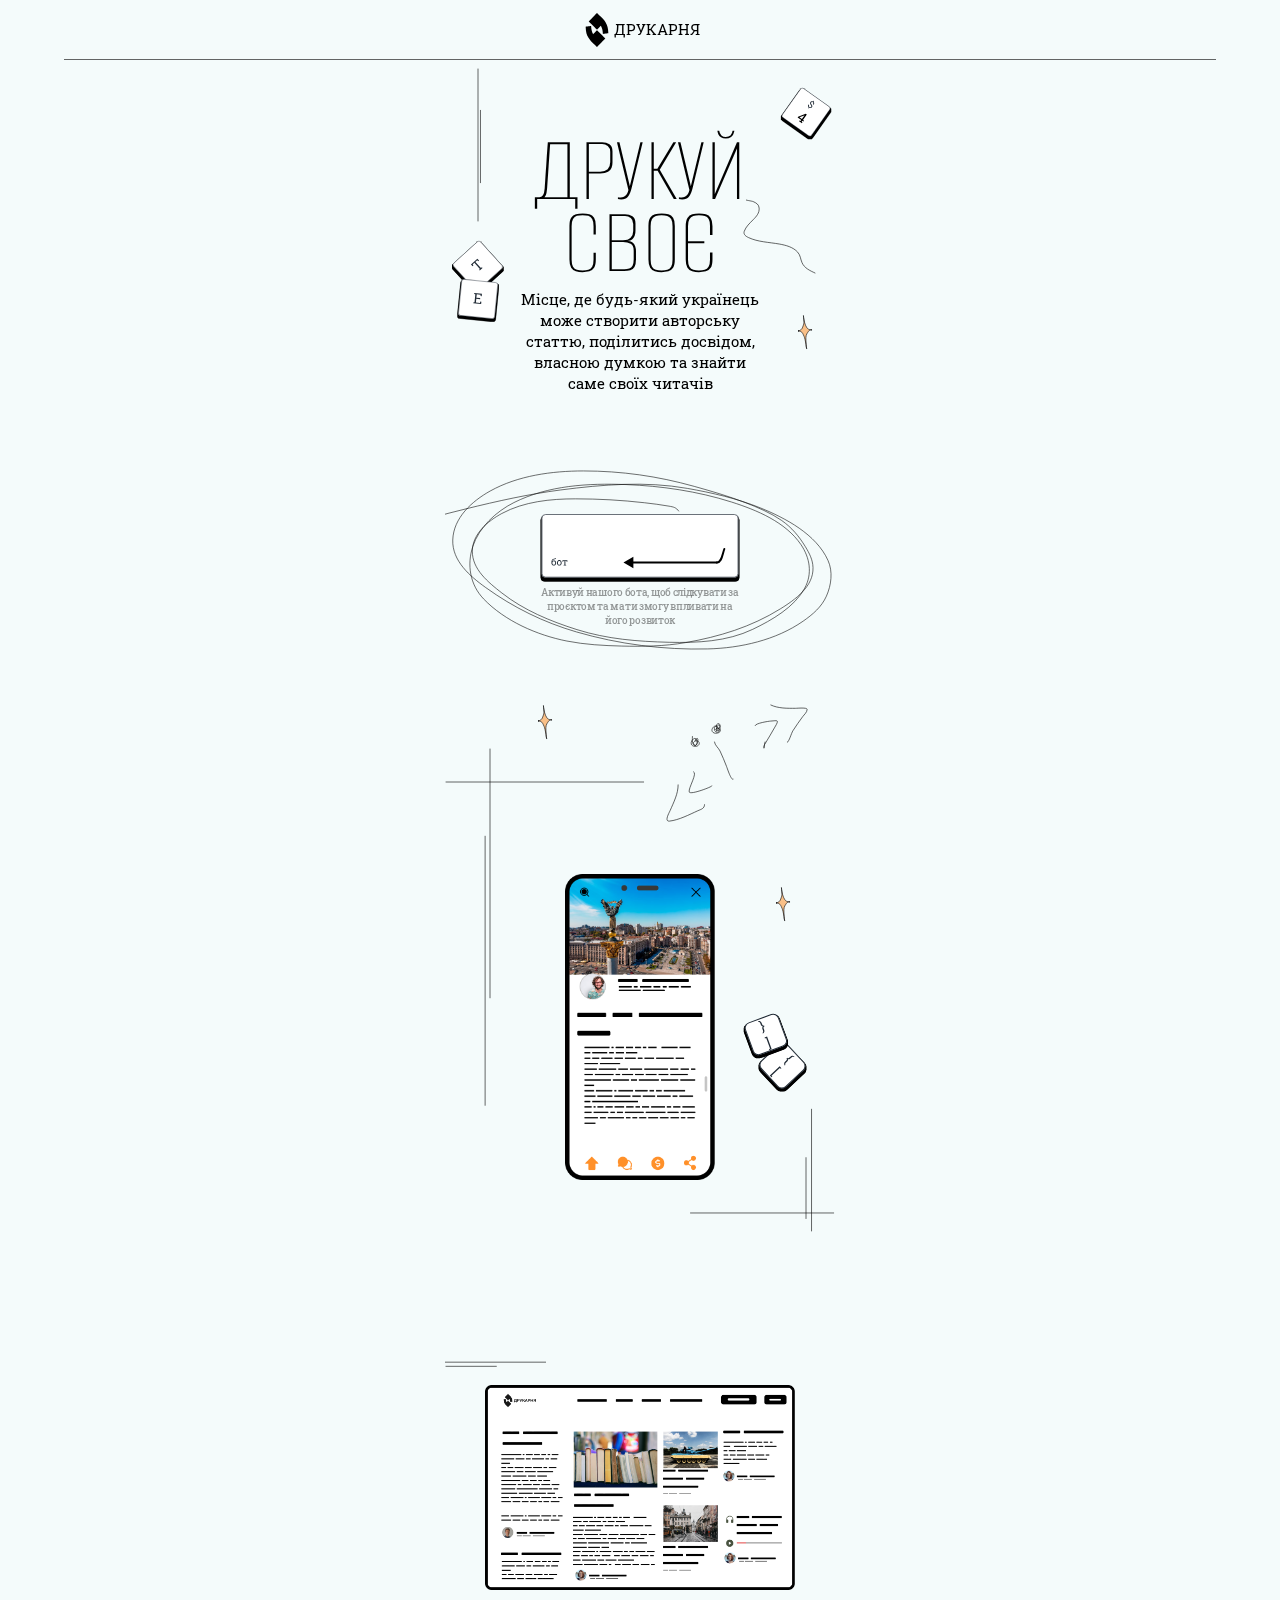
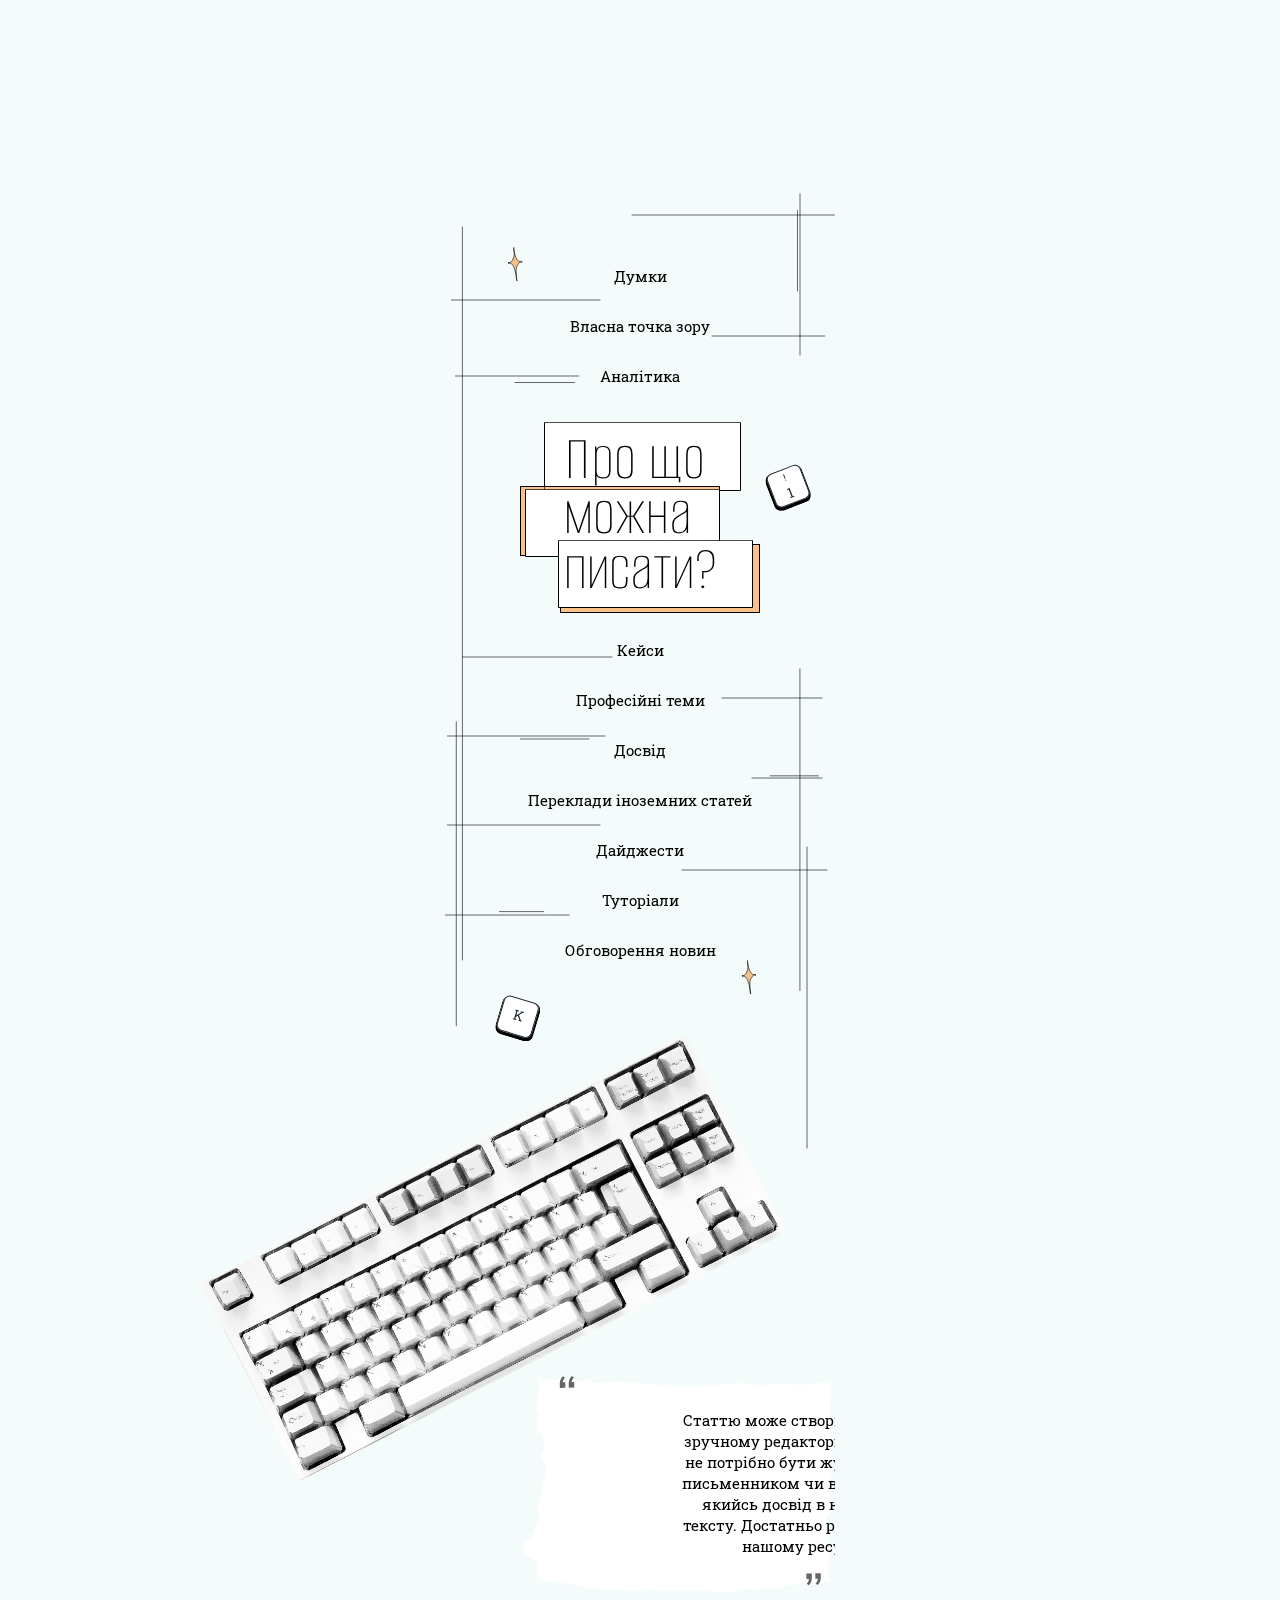
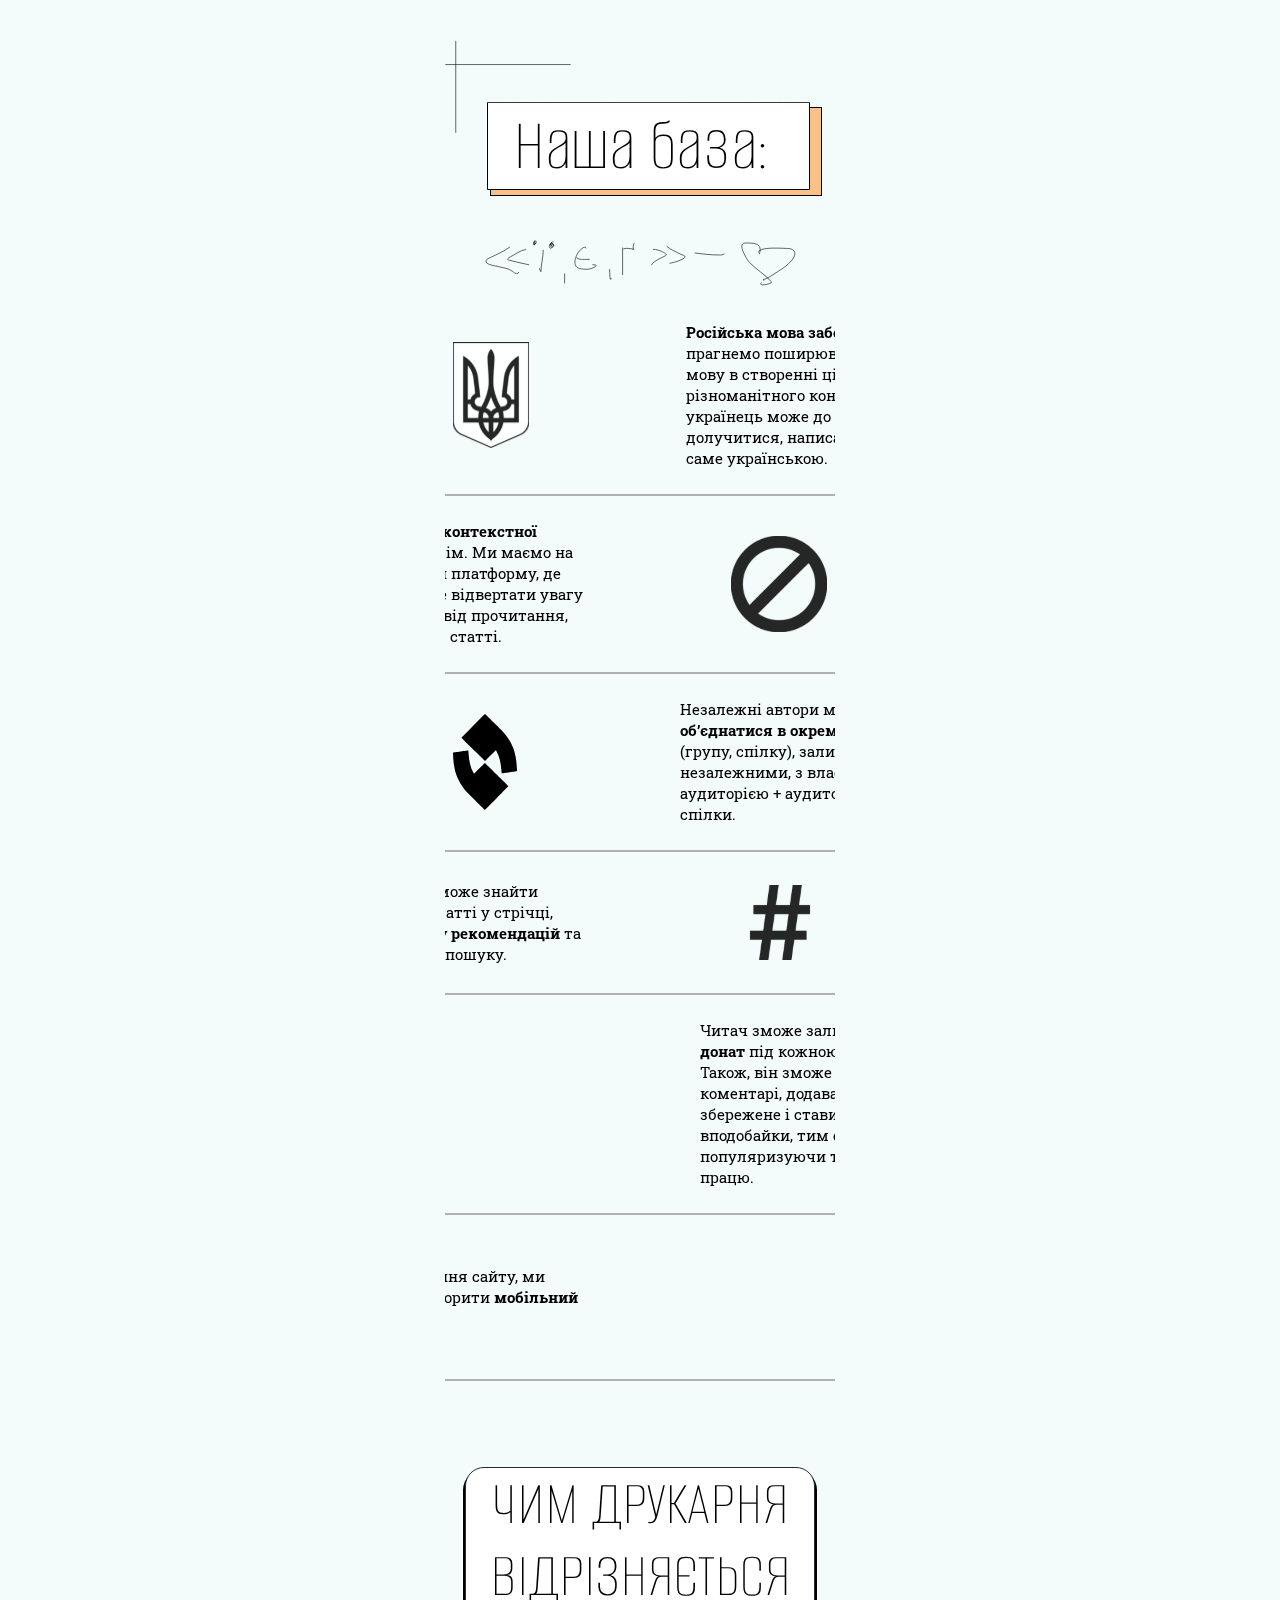
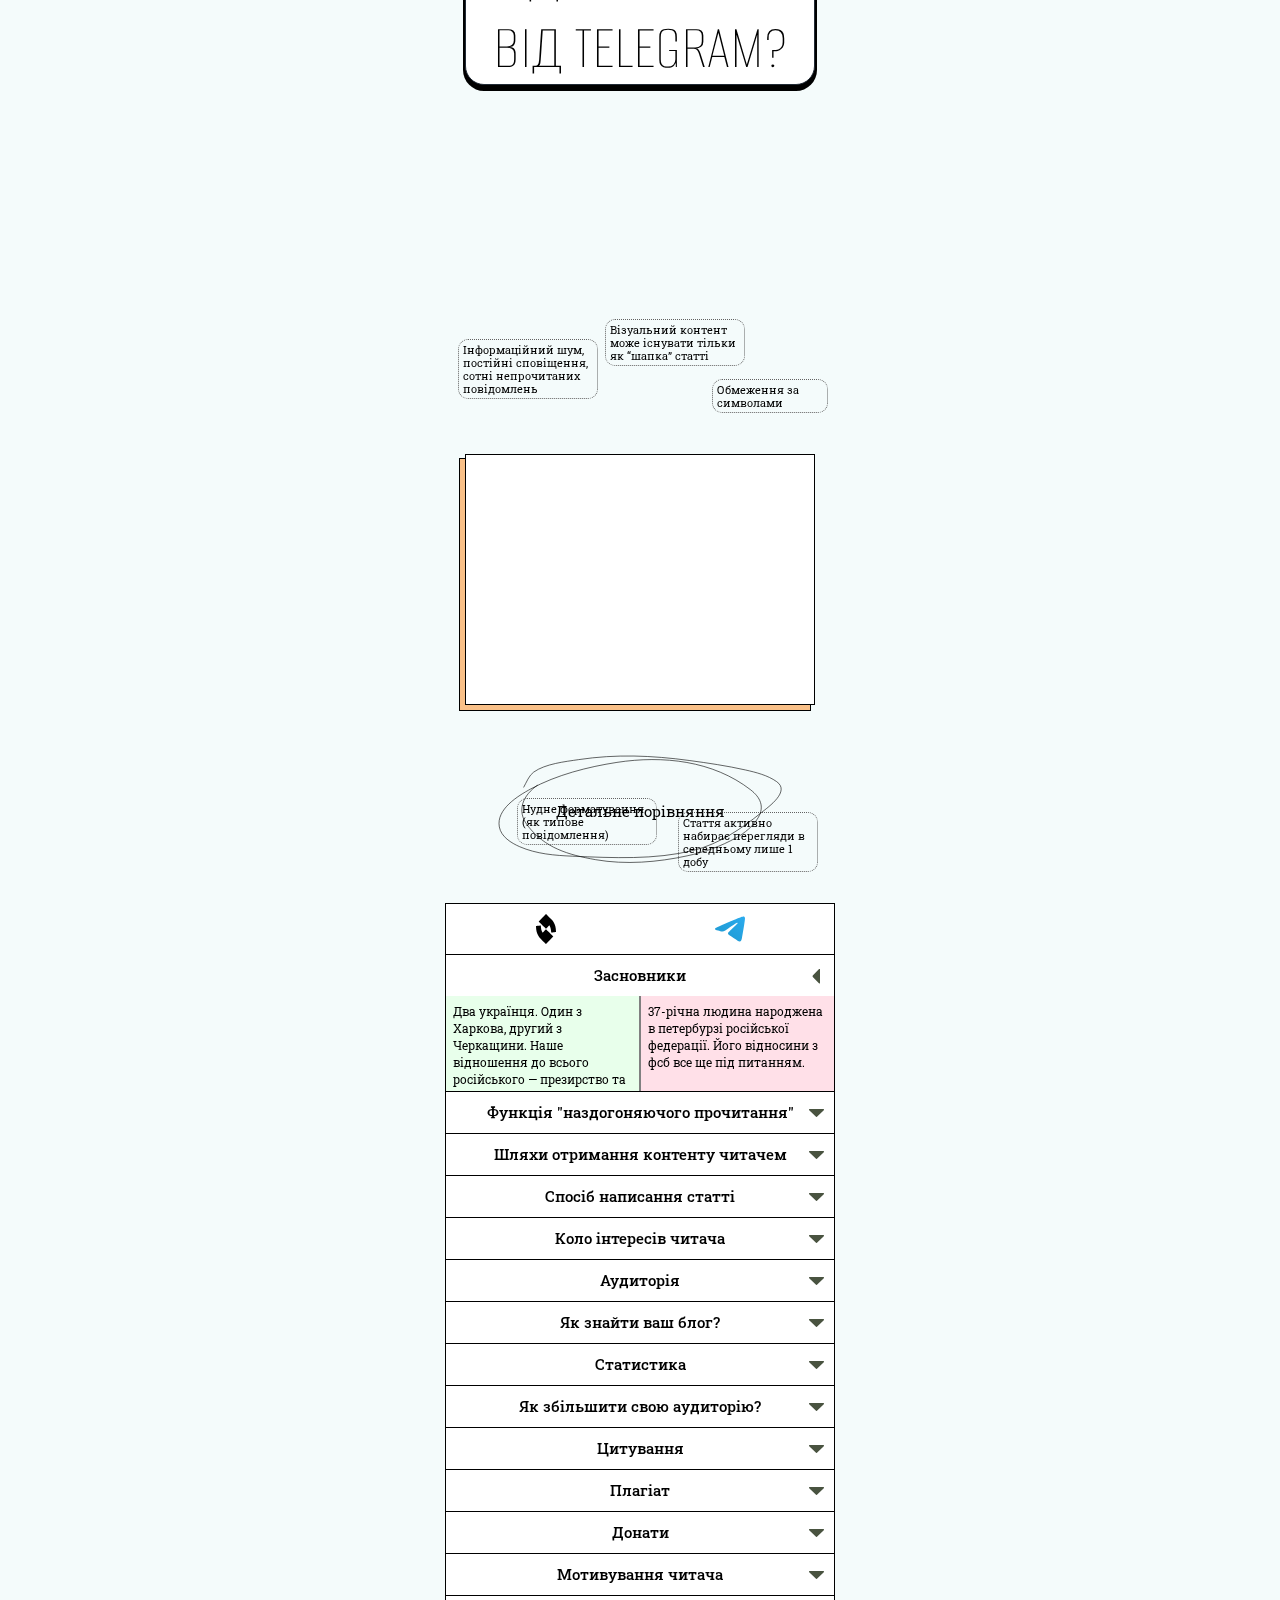
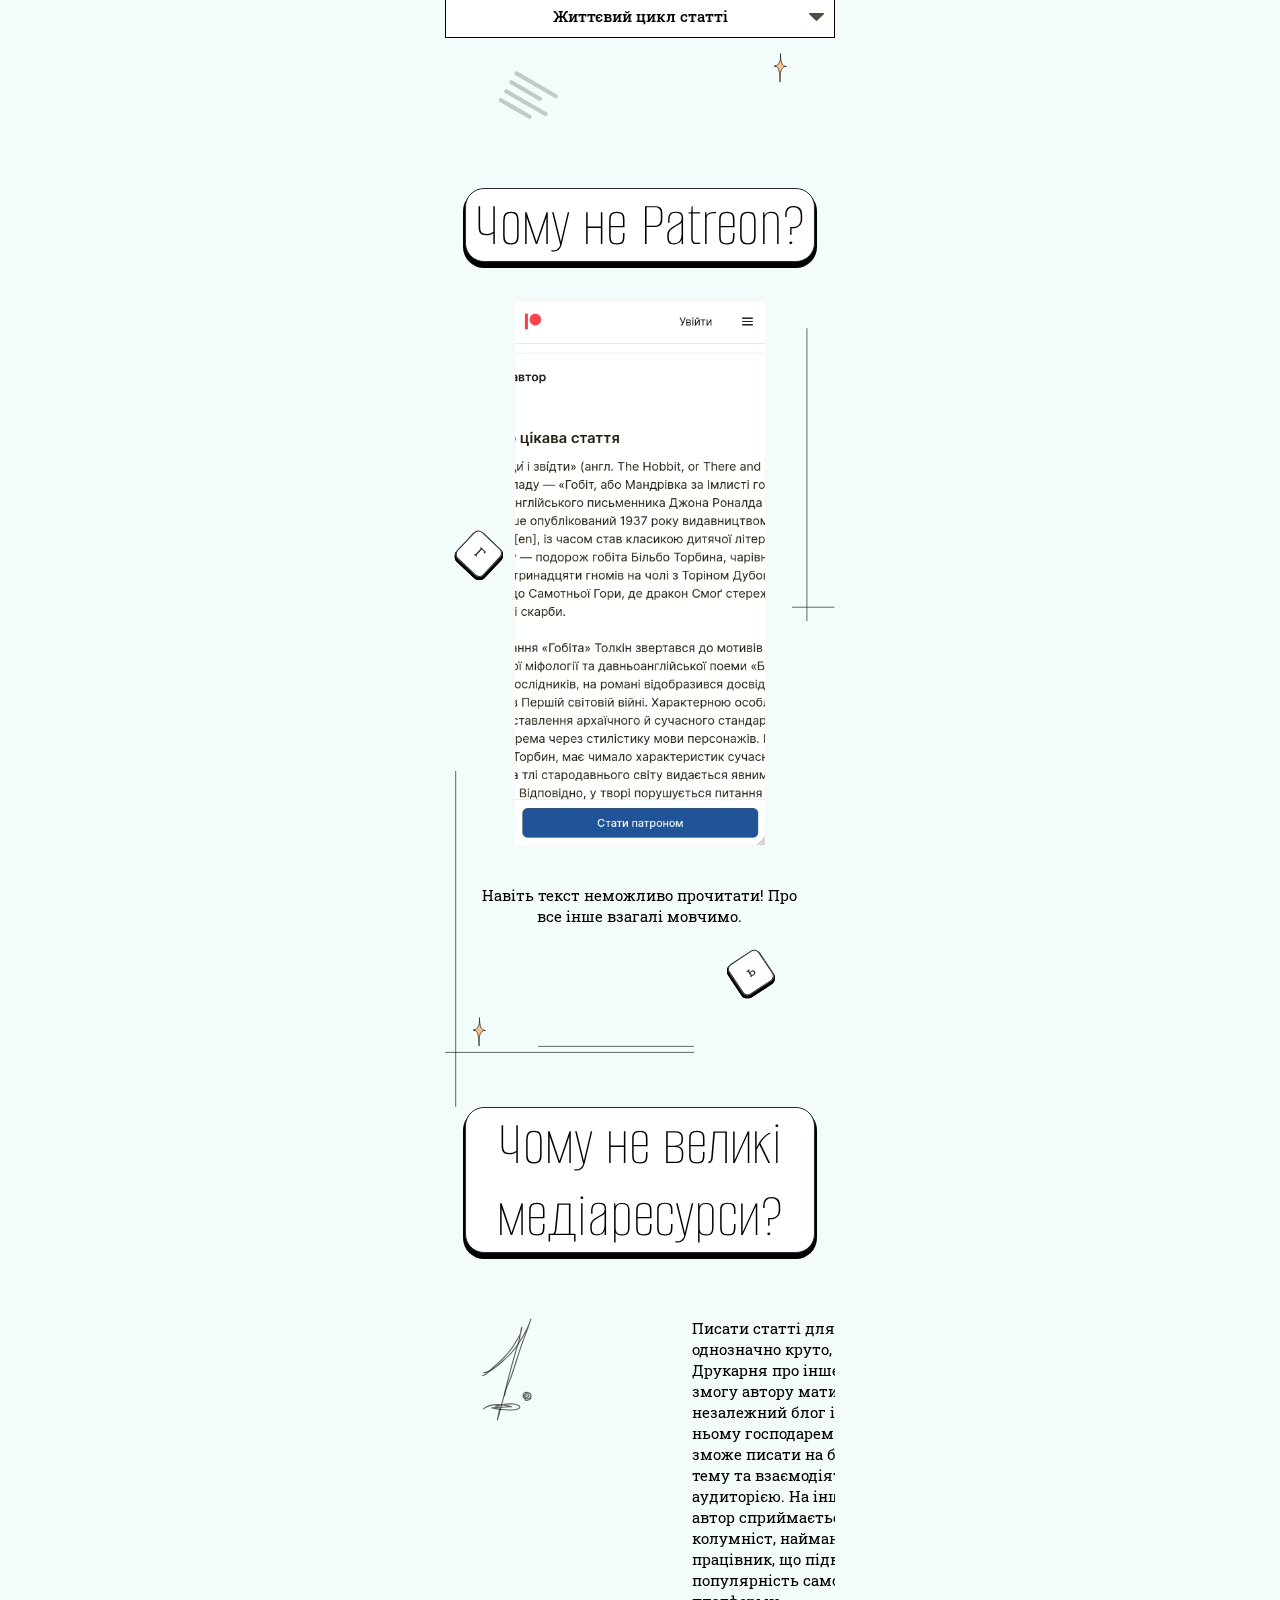
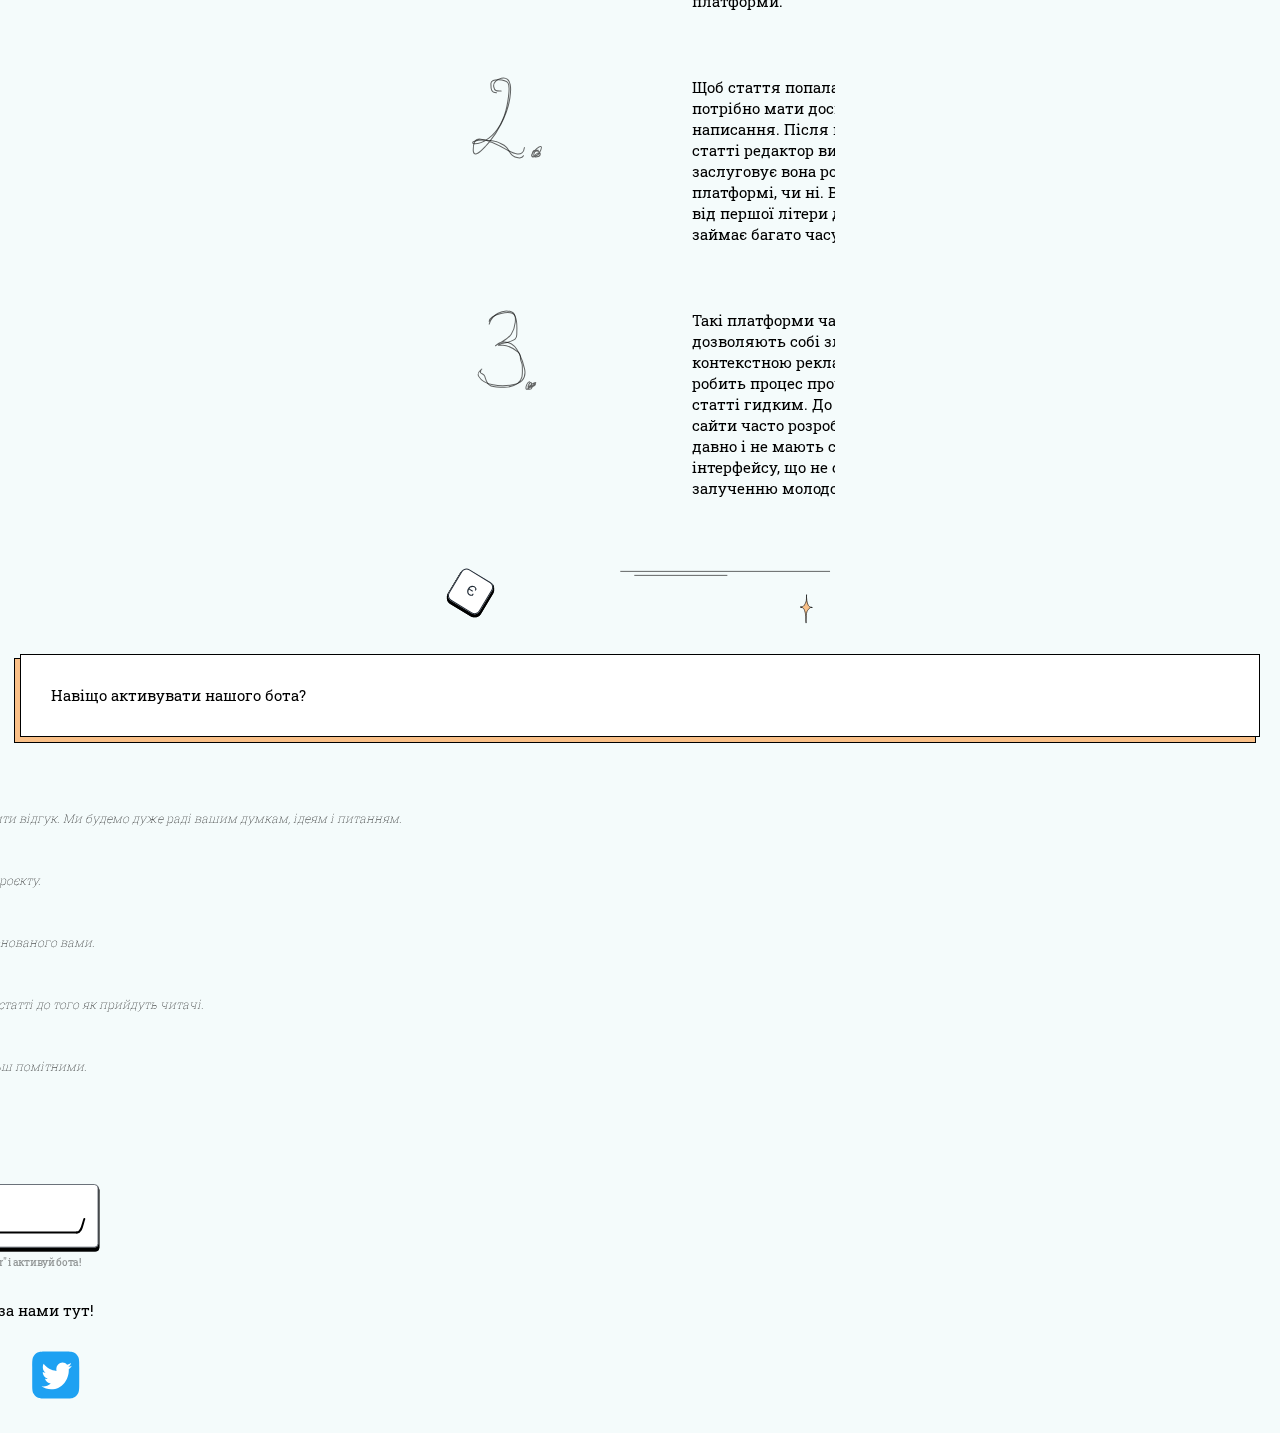
==== commit ed56dd47: "update 1.0.0" ====
--- a/index.html
+++ b/index.html
@@ -1,10 +1,10 @@
 <!DOCTYPE html>
-<html lang="uk_UA">
+<html lang="uk">
 
 <head>
     <meta charset="utf-8">
     <title>Друкарня — Пиши, читай, поширюй українське</title>
-    <meta content="width=device-width,minimum-scale=1,initial-scale=1,maximum-scale=1" name="viewport">
+    <meta content="width=device-width,minimum-scale=1,initial-scale=1" name="viewport">
     <meta content="summary_large_image" name="twitter:card"/>
     <meta content="@drukarniaua" name="twitter:site"/>
     <meta content="https://drukarnia.com.ua/img/share_social.jpg" name="twitter:image:src"/>
@@ -189,7 +189,7 @@
                     <div class="accordion-item">
                         <div class="accordion-title">
                             <p>Засновники</p>
-                            <img loading="lazy" src="img/Vector.svg">
+                            <img alt="Стрілка" loading="lazy" src="img/Vector.svg">
                         </div>
                         <div class="accordion-content">
                             <div><p>Два українця. Один з Харкова, другий з Черкащини. Наше відношення до всього російського — презирство та
@@ -203,7 +203,7 @@
                     <div class="accordion-item">
                         <div class="accordion-title">
                             <p>Функція "наздогоняючого прочитання"</p>
-                            <img src="img/Vector.svg">
+                            <img alt="Стрілка" src="img/Vector.svg">
                         </div>
                         <div class="accordion-content">
                             <div><p>Стаття може неодноразово траплятися читачу у рекомендаціях продовж місяців після написання.</p>
@@ -211,13 +211,13 @@
                             <div><p class="d-flex align-end">Після того як стаття була показана читачу, вона ніколи не попадеться йому знову
                                 (функціоналу з додаванням в збережене для окремого каналу немає), а після натискання кнопки швидкого скролу,
                                 стаття вже ніколи не буде побачена читачем.
-                                <img height="40" src="/img/Group%2014.svg" width="40"></p></div>
+                                <img alt="Стрілка" height="40" src="/img/Group%2014.svg" width="40"></p></div>
                         </div>
                     </div>
                     <div class="accordion-item">
                         <div class="accordion-title">
                             <p>Шляхи отримання контенту читачем</p>
-                            <img src="img/Vector.svg">
+                            <img alt="Стрілка" src="img/Vector.svg">
                         </div>
                         <div class="accordion-content">
                             <div>
@@ -244,7 +244,7 @@
                     <div class="accordion-item">
                         <div class="accordion-title">
                             <p>Спосіб написання статті</p>
-                            <img src="img/Vector.svg">
+                            <img alt="Стрілка" src="img/Vector.svg">
                         </div>
                         <div class="accordion-content">
                             <div><p>Повнофункціональний редактор тексту з ручним інтерфейсом.</p></div>
@@ -260,7 +260,7 @@
                     <div class="accordion-item">
                         <div class="accordion-title">
                             <p>Коло інтересів читача</p>
-                            <img src="img/Vector.svg">
+                            <img alt="Стрілка" src="img/Vector.svg">
                         </div>
                         <div class="accordion-content">
                             <div><p>Читач може бути підписаний на необмежену кількість тем чи авторів.
@@ -274,7 +274,7 @@
                     <div class="accordion-item">
                         <div class="accordion-title">
                             <p>Аудиторія</p>
-                            <img src="img/Vector.svg">
+                            <img alt="Стрілка" src="img/Vector.svg">
                         </div>
                         <div class="accordion-content">
                             <div><p>Аудиторія, що звикла читати об’ємні матеріали.</p>
@@ -285,7 +285,7 @@
                     <div class="accordion-item">
                         <div class="accordion-title">
                             <p>Як знайти ваш блог?</p>
-                            <img src="img/Vector.svg">
+                            <img alt="Стрілка" src="img/Vector.svg">
                         </div>
                         <div class="accordion-content">
                             <div><p>Зручний пошук за заголовками, категорією, авторами та система рекомендацій.</p>
@@ -297,7 +297,7 @@
                     <div class="accordion-item">
                         <div class="accordion-title">
                             <p>Статистика</p>
-                            <img src="img/Vector.svg">
+                            <img alt="Стрілка" src="img/Vector.svg">
                         </div>
                         <div class="accordion-content">
                             <div><p>Загальна статистика блогу (кількість переглядів, підписників і т.д.), плюс:</p>
@@ -314,7 +314,7 @@
                     <div class="accordion-item">
                         <div class="accordion-title">
                             <p>Як збільшити свою аудиторію?</p>
-                            <img src="img/Vector.svg">
+                            <img alt="Стрілка" src="img/Vector.svg">
                         </div>
                         <div class="accordion-content">
                             <div><p>Писати нові та цікаві тексти, тестувати різні теми лонгрідів. Друкарня сама просуває статтю (реклама і
@@ -326,7 +326,7 @@
                     <div class="accordion-item">
                         <div class="accordion-title">
                             <p>Цитування</p>
-                            <img src="img/Vector.svg">
+                            <img alt="Стрілка" src="img/Vector.svg">
                         </div>
                         <div class="accordion-content">
                             <div><p>Можна виділити окремі тези зі статті та поширити з посиланням на оригінал до себе в соціальні мережі або
@@ -338,7 +338,7 @@
                     <div class="accordion-item">
                         <div class="accordion-title">
                             <p>Плагіат</p>
-                            <img src="img/Vector.svg">
+                            <img alt="Стрілка" src="img/Vector.svg">
                         </div>
                         <div class="accordion-content">
                             <div><p>Дотримування авторського права. Те, що написали Ви, належить Вам і не може бути скопійоване.</p>
@@ -349,7 +349,7 @@
                     <div class="accordion-item">
                         <div class="accordion-title">
                             <p>Донати</p>
-                            <img src="img/Vector.svg">
+                            <img alt="Стрілка" src="img/Vector.svg">
                         </div>
                         <div class="accordion-content">
                             <div><p>Кожна стаття, а також особистий профіль автора матиме кнопку “винагорода”.</p></div>
@@ -359,7 +359,7 @@
                     <div class="accordion-item">
                         <div class="accordion-title">
                             <p>Мотивування читача</p>
-                            <img src="img/Vector.svg">
+                            <img alt="Стрілка" src="img/Vector.svg">
                         </div>
                         <div class="accordion-content">
                             <div>
@@ -376,7 +376,7 @@
                     <div class="accordion-item">
                         <div class="accordion-title">
                             <p>Життєвий цикл статті</p>
-                            <img src="img/Vector.svg">
+                            <img alt="Стрілка" src="img/Vector.svg">
                         </div>
                         <div class="accordion-content">
                             <div>
--- a/css/final.css
+++ b/css/final.css
@@ -222,6 +222,7 @@
 
 .baza {
   background: url("/img/mobile/background/Group 75.svg") top left no-repeat;
+  margin-bottom: 60px;
 }
 .baza > div {
   background: url("/img/Group 39.svg") no-repeat center 200px;
@@ -445,8 +446,11 @@
   justify-content: space-around;
   padding: 10px;
 }
-.accordion-header img {
+.accordion-header img:first-child {
   width: 20px;
+}
+.accordion-header img:last-child {
+  width: 30px;
 }
 
 .accordion-item {
@@ -718,6 +722,7 @@
     background: url("/img/desktop/background/Group 76.svg"), url("/img/desktop/background/Group 77.svg");
     background-position: right bottom, left bottom;
     background-repeat: no-repeat;
+    margin-bottom: 0;
   }
   .baza > div {
     background: url("/img/Group 39.svg"), url("/img/mobile/background/Group 41.svg");
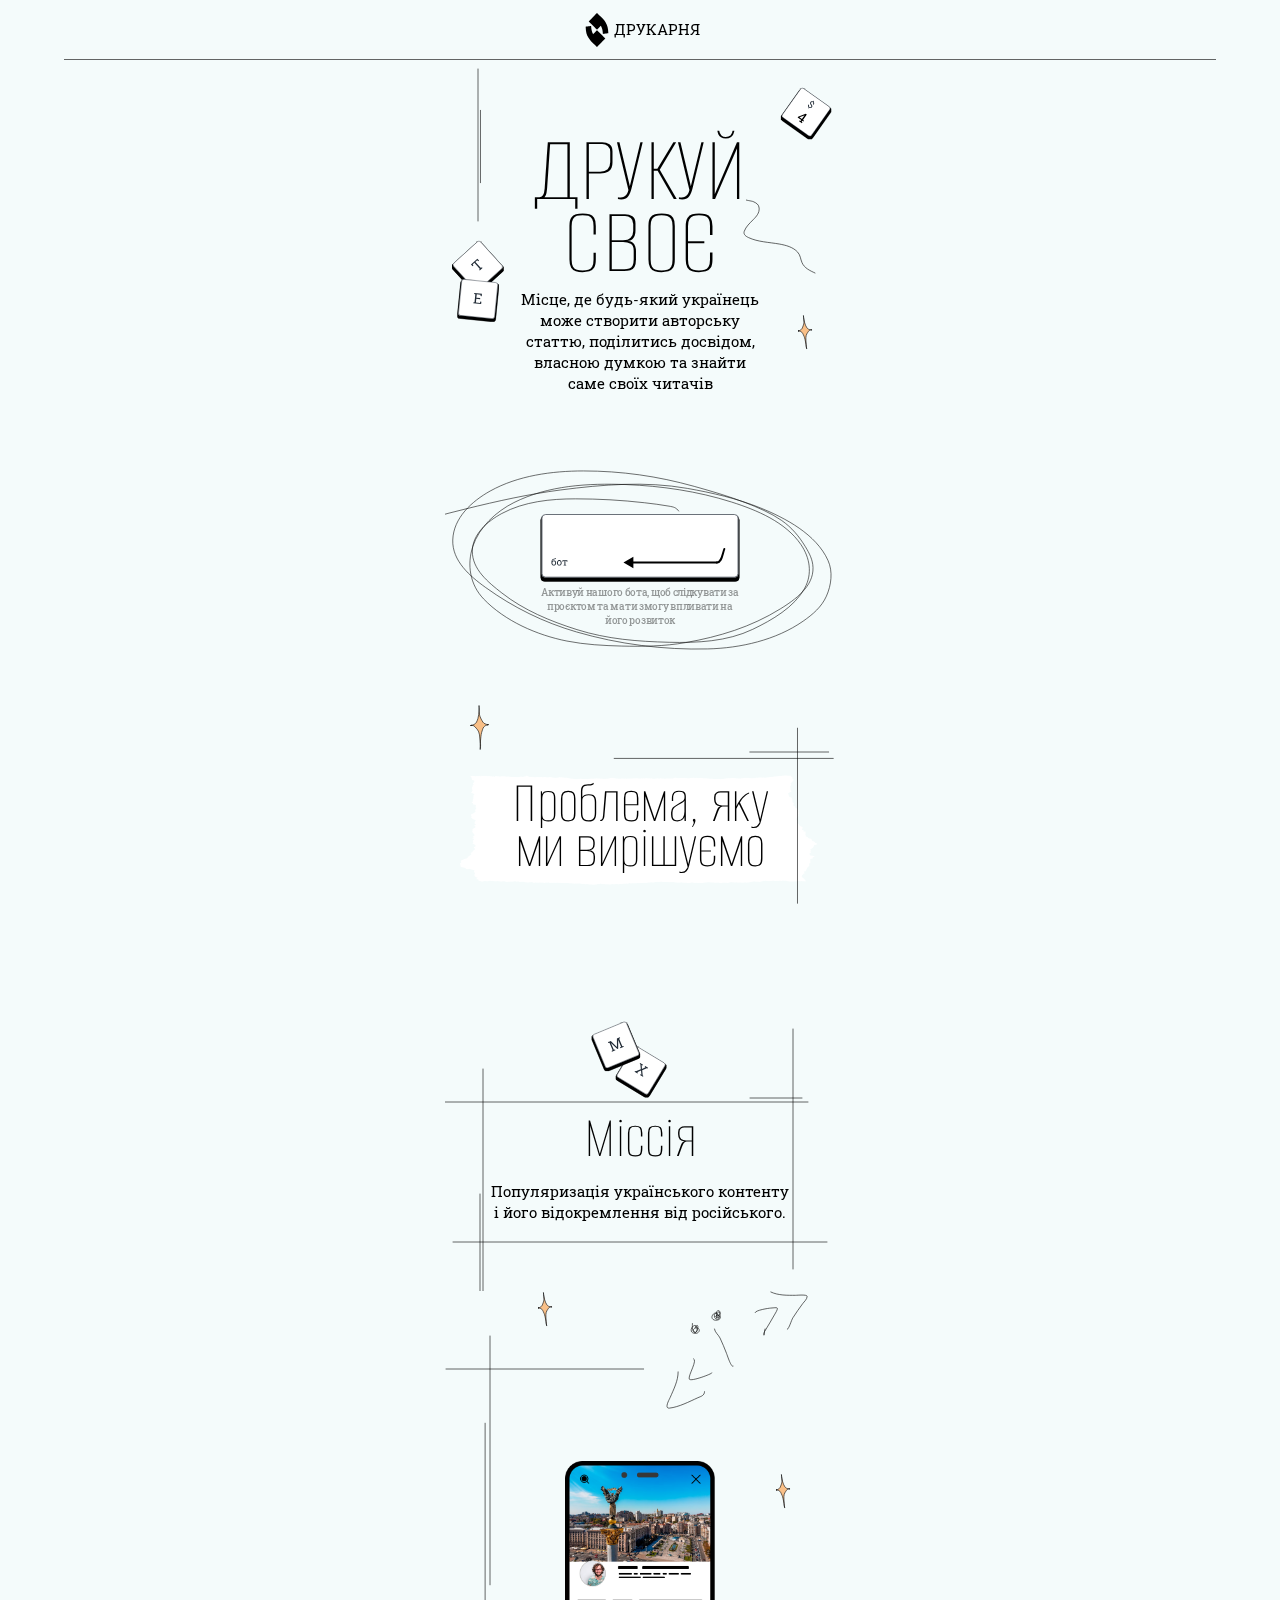
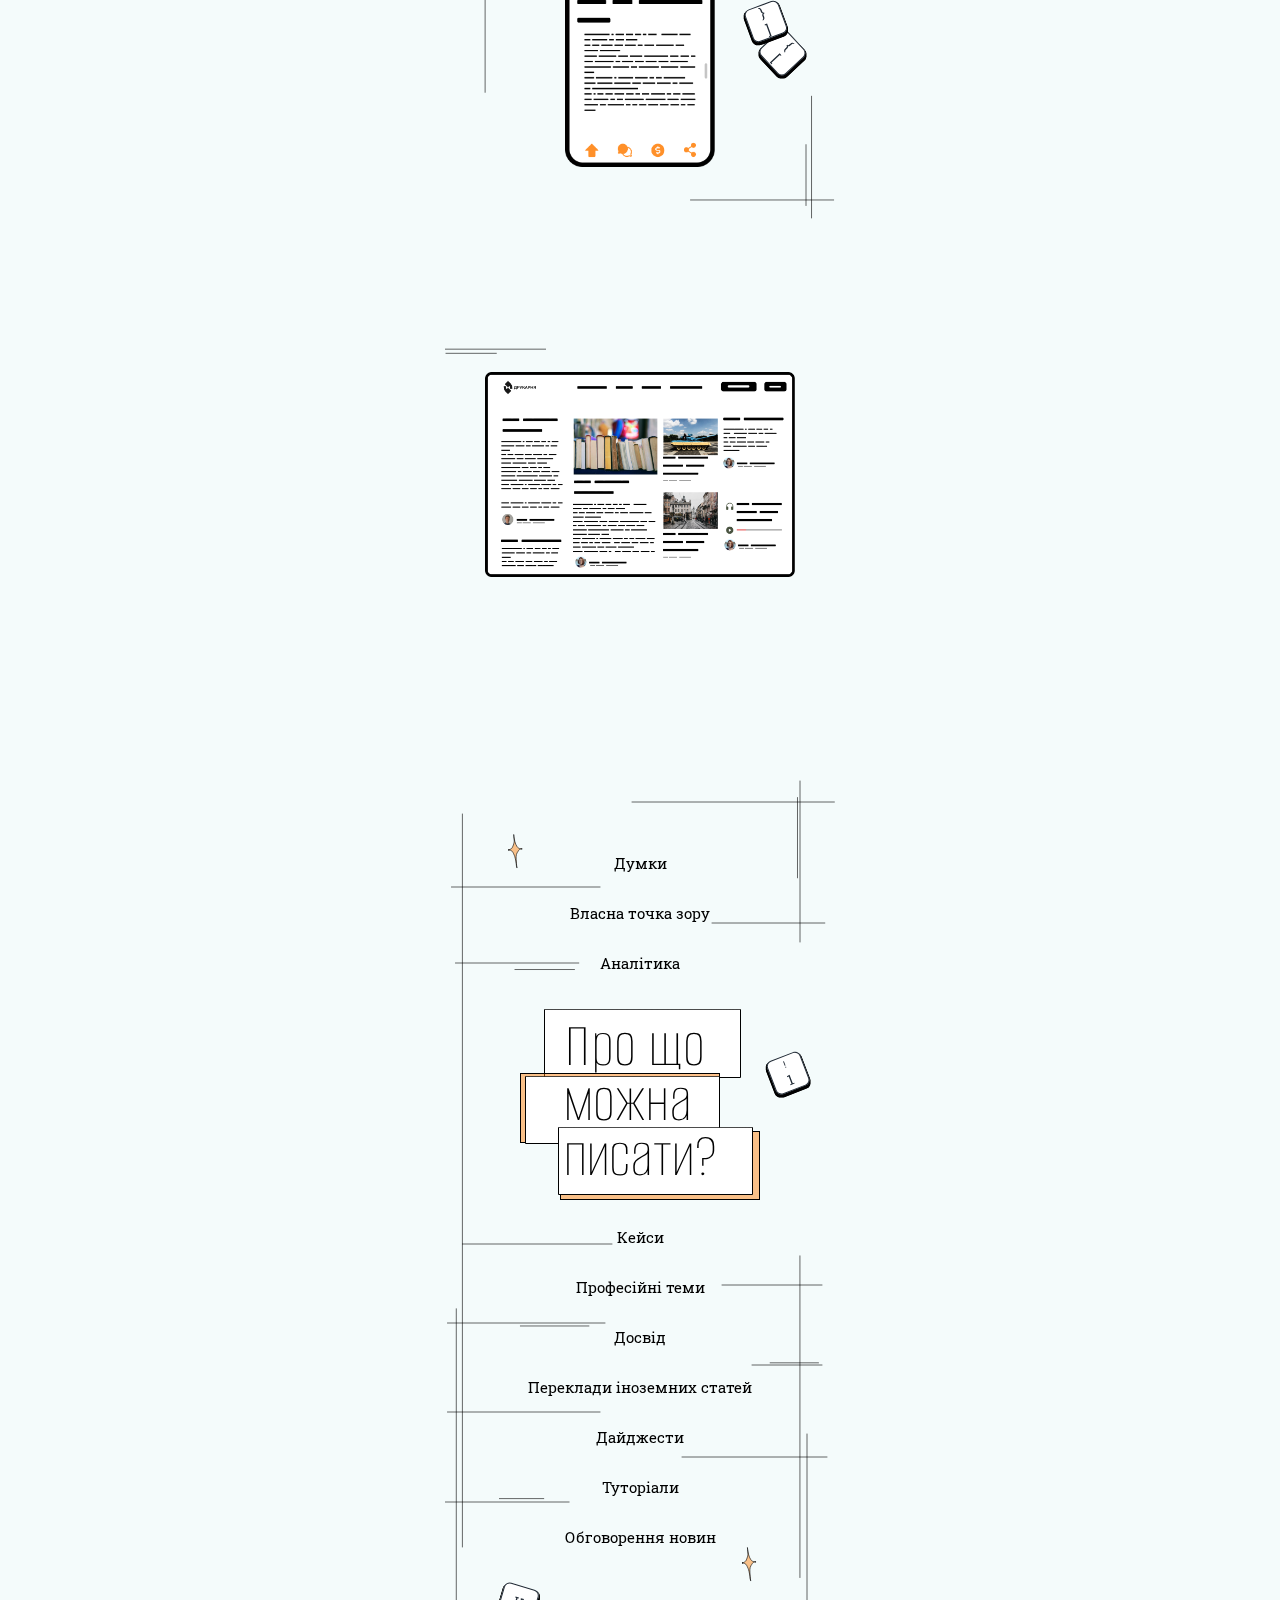
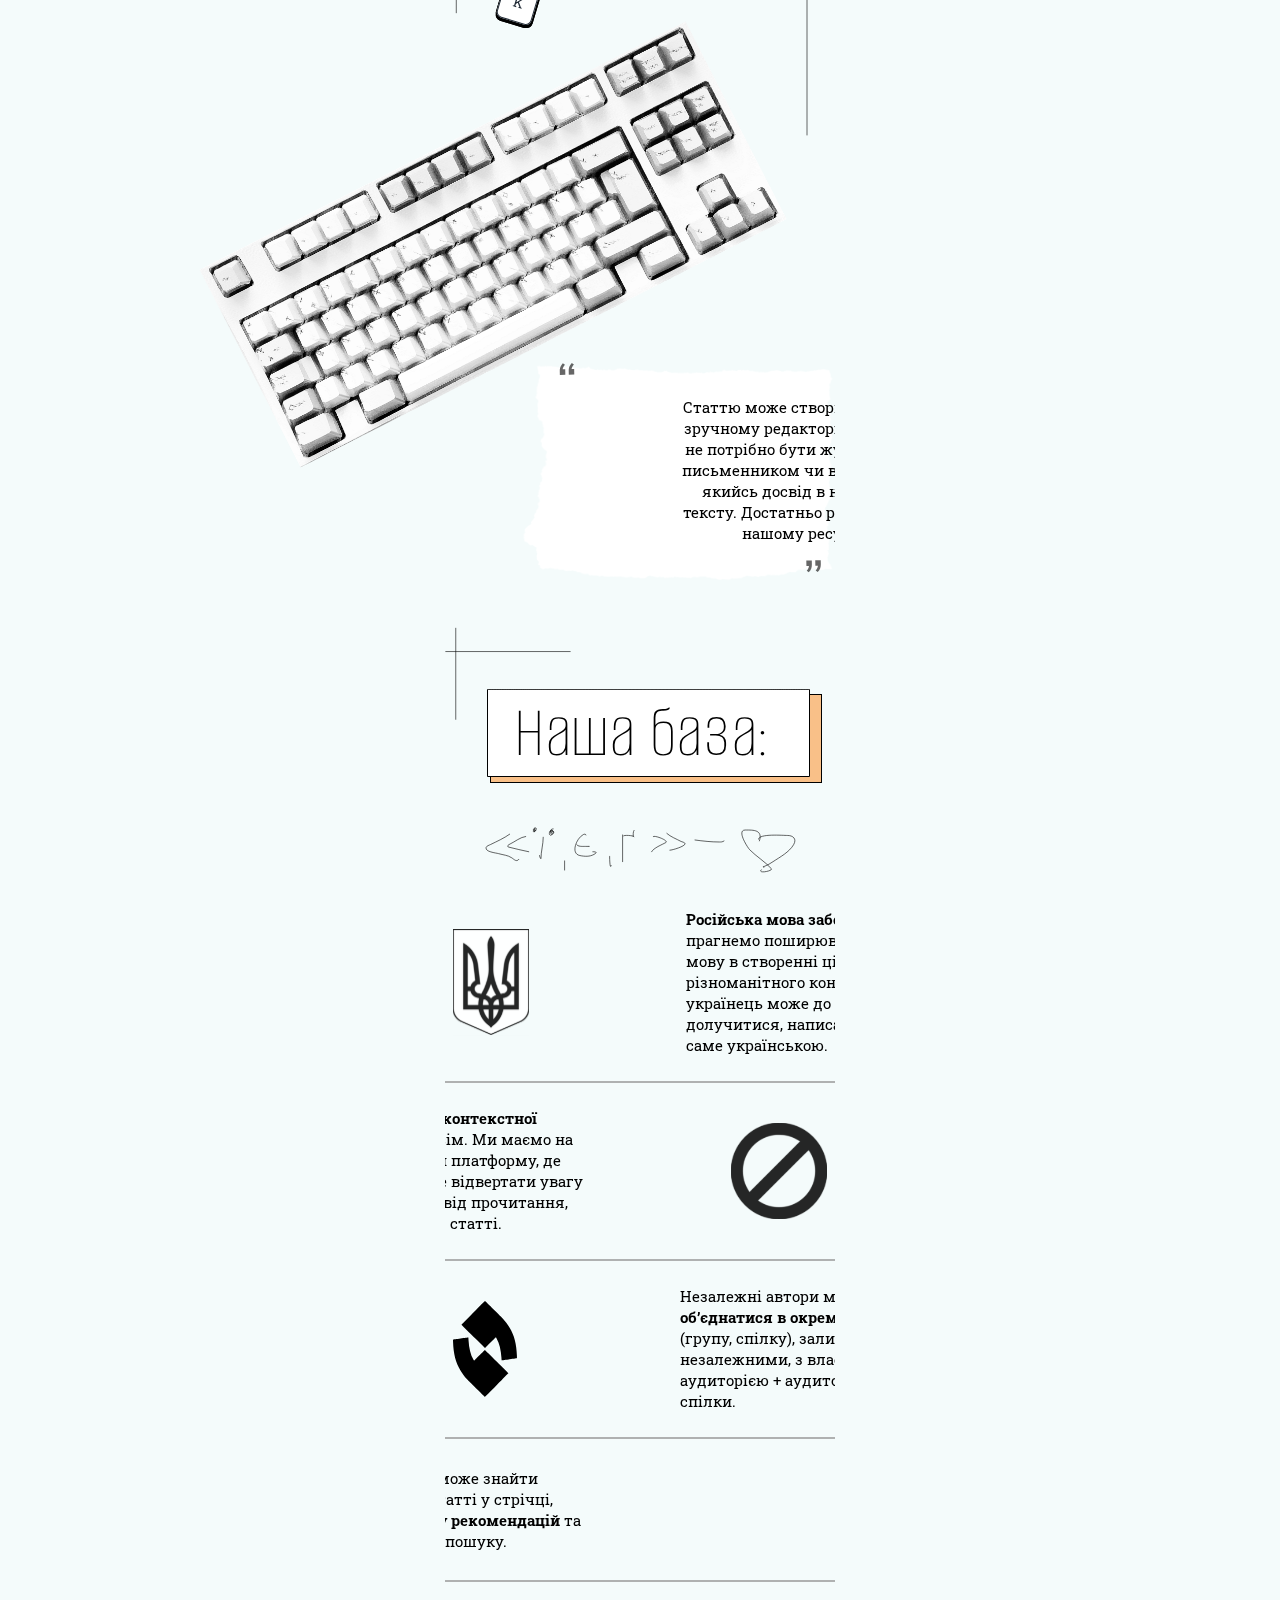
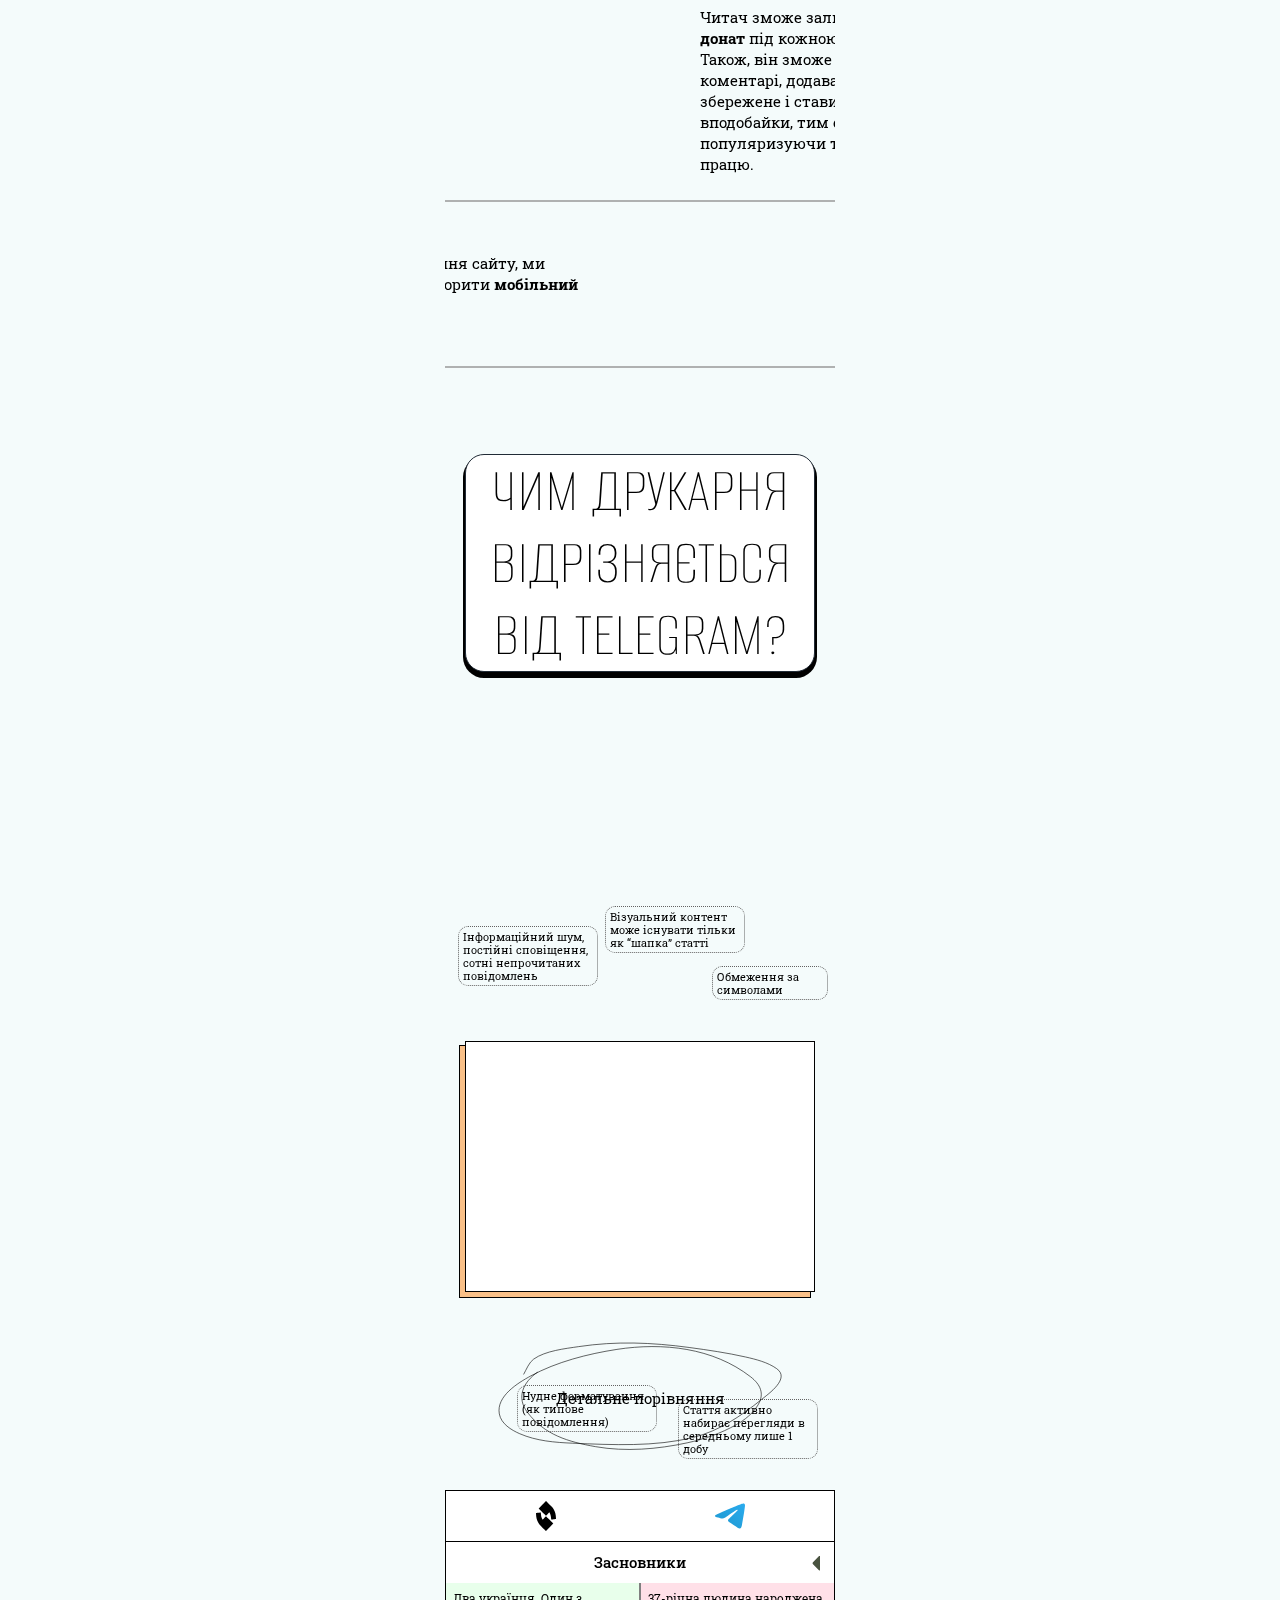
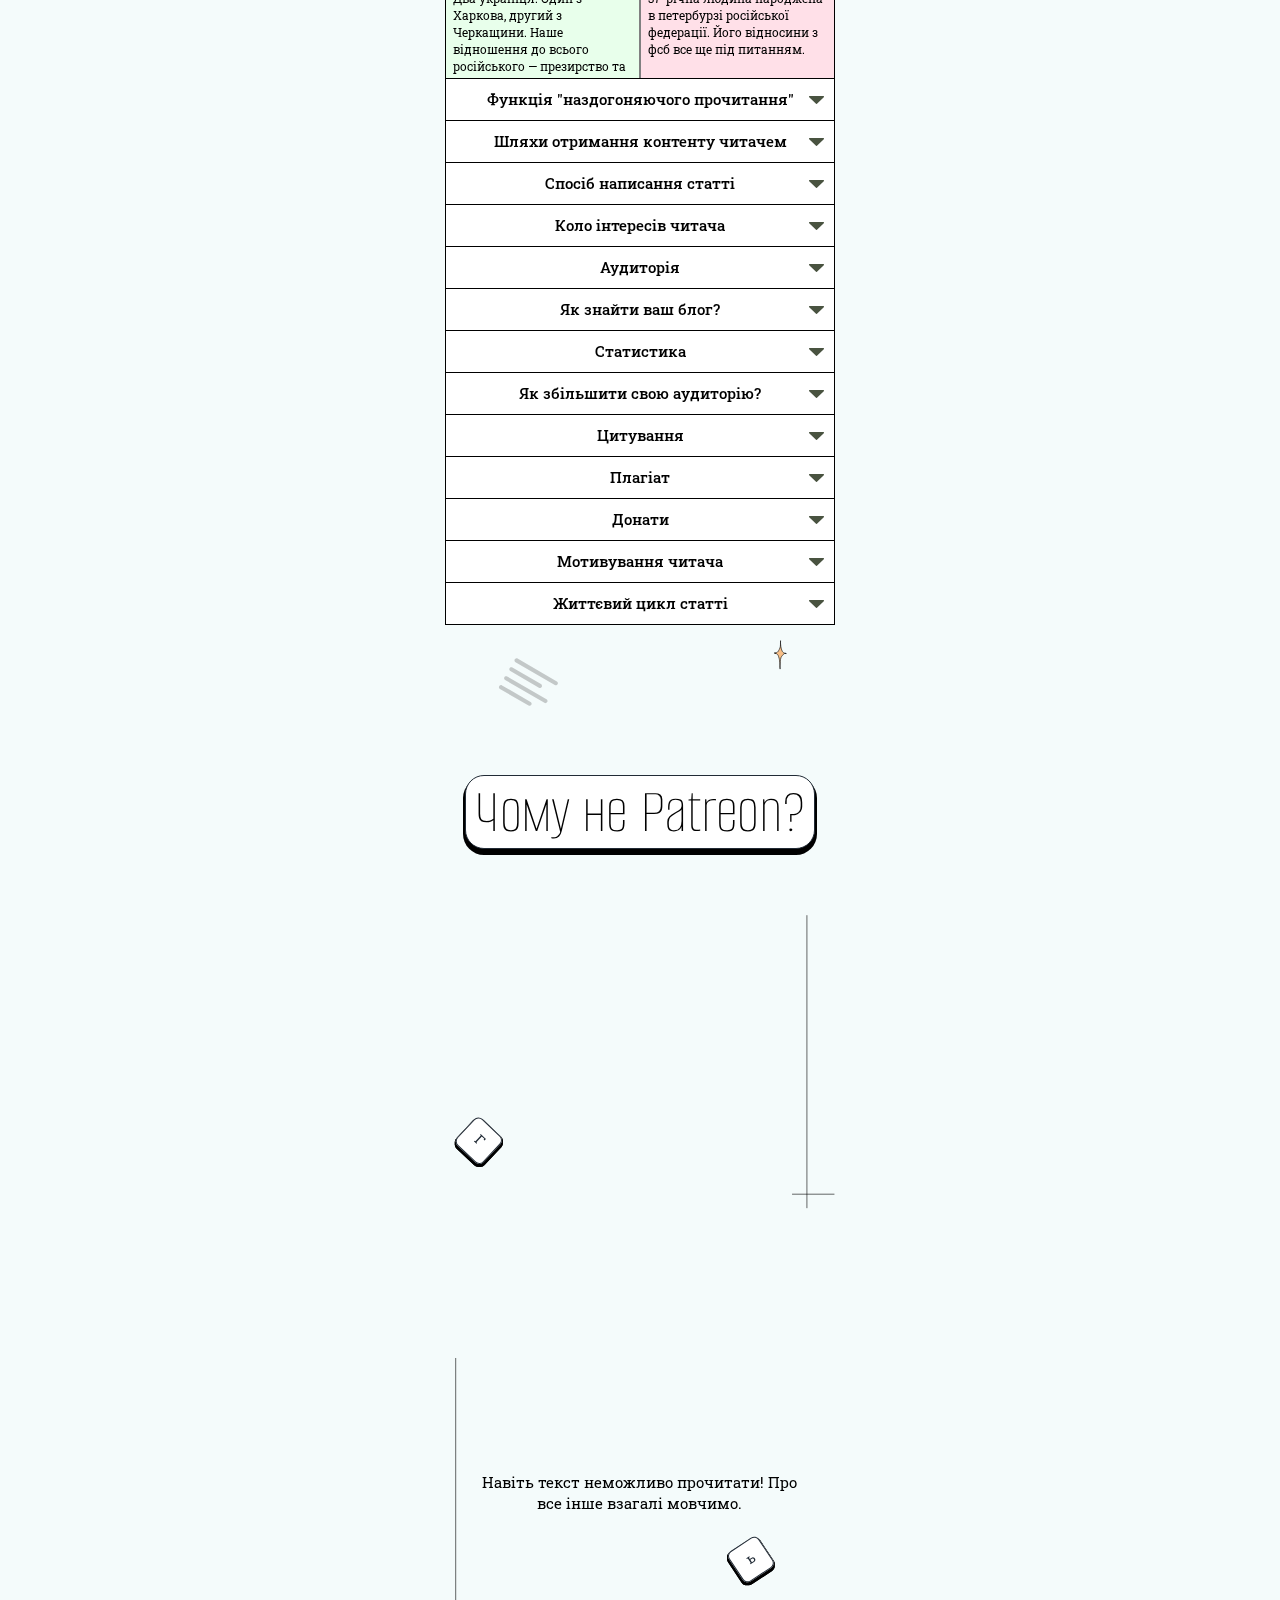
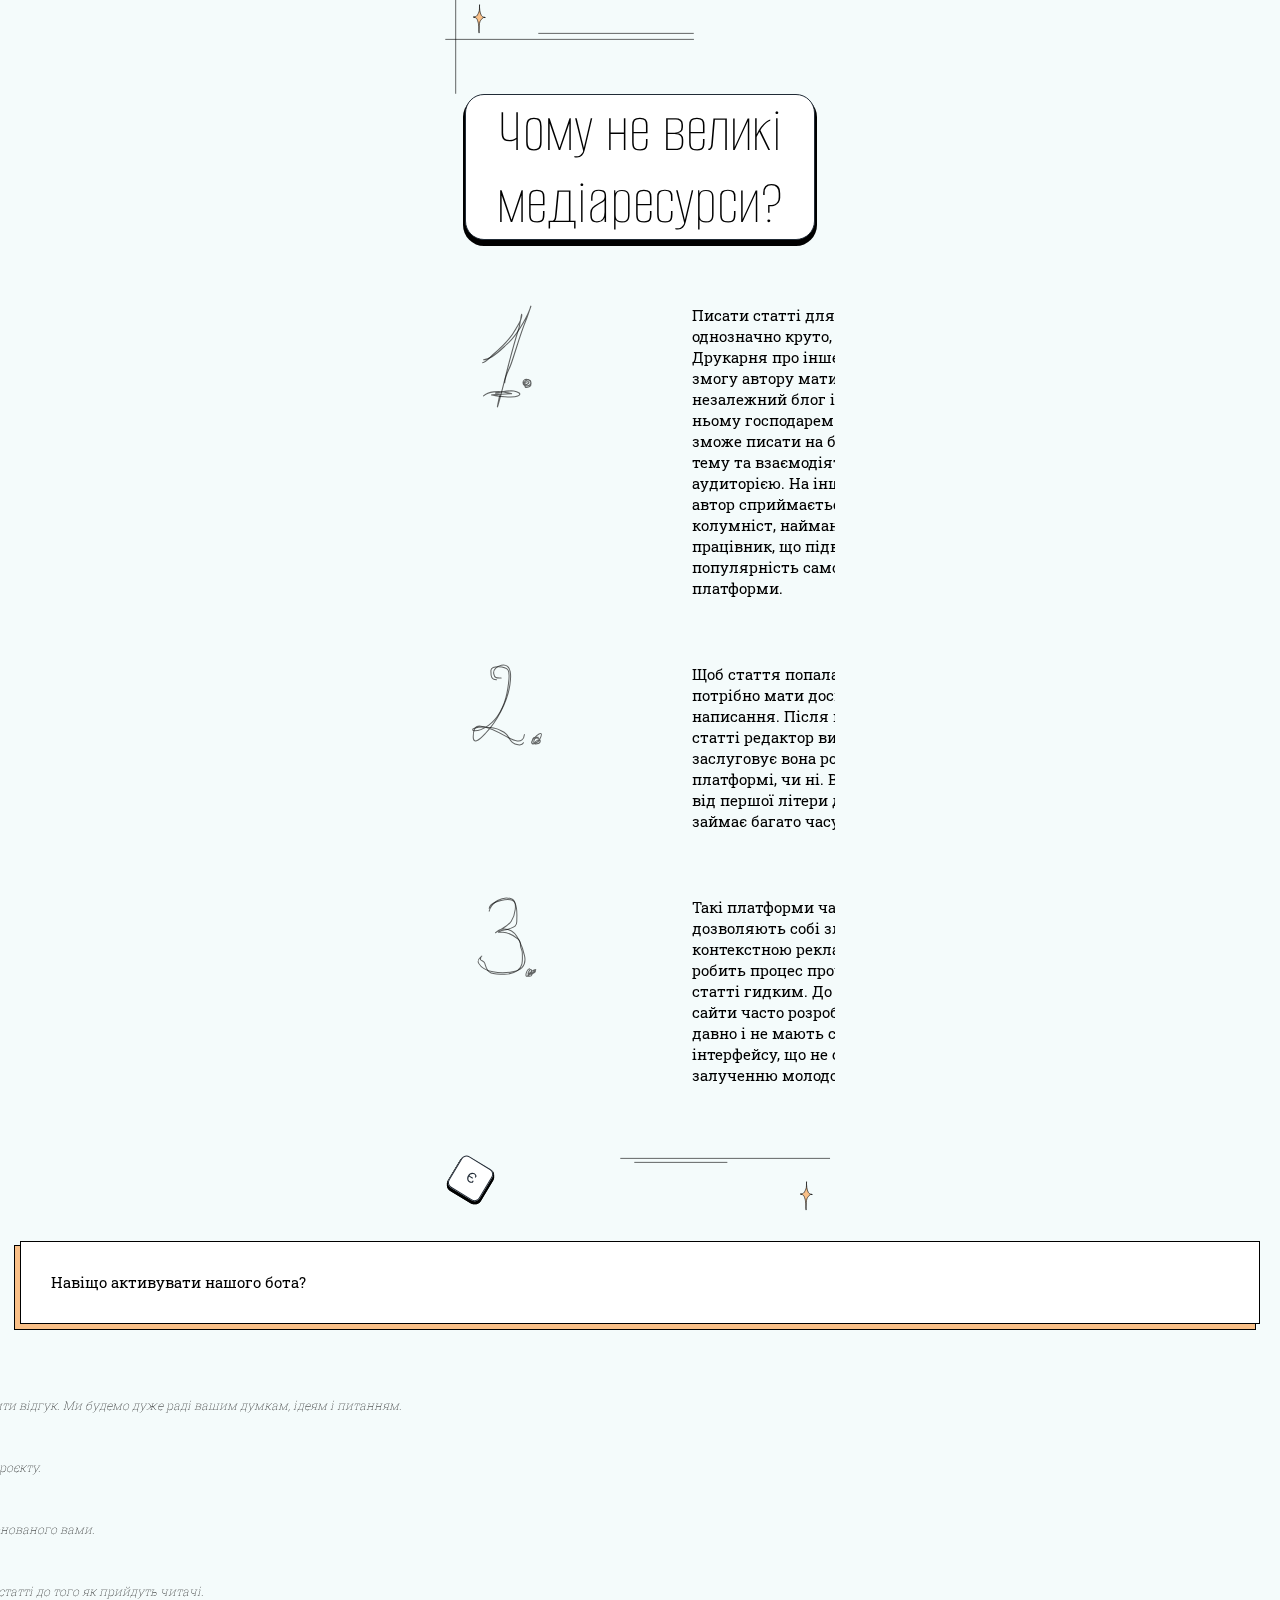
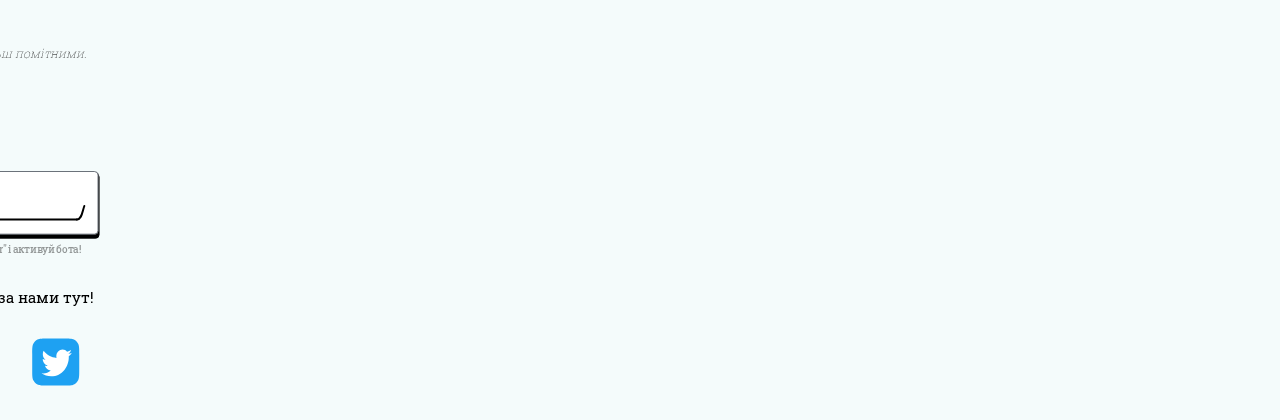
==== commit ca4a71e8: "update 1.1.0" ====
--- a/index.html
+++ b/index.html
@@ -71,6 +71,19 @@
             </div>
         </div>
     </div>
+    <div class="missions">
+        <div>
+            <div>
+                <h1>Проблема, яку ми вирішуємо</h1>
+                <p data-anim="" data-scroll="">Відсутність україномовного простору, де можна зручно запостити лонгрід на будь-яку тему.
+                    Водночас, щоб на статтю (органічно і без реклами) приходили нові читачі.</p>
+            </div>
+            <div>
+                <h1>Міссія</h1>
+                <p>Популяризація українського контенту і його відокремлення від російського.</p>
+            </div>
+        </div>
+    </div>
     <div class="preview">
         <div>
             <div class="preview__phone">
--- a/css/final.css
+++ b/css/final.css
@@ -1,3 +1,4 @@
+@charset "UTF-8";
 @import url("https://fonts.googleapis.com/css2?family=Alumni+Sans:wght@100&family=Nunito+Sans:wght@800&family=Roboto+Slab:wght@400;500;600;800&display=swap");
 * {
   box-sizing: border-box;
@@ -129,6 +130,28 @@
 }
 .welcome__bot span {
   max-width: 300px;
+}
+
+.missions > div {
+  background: url("/img/mobile/background/Group 91.svg") no-repeat, url("/img/mobile/background/рваная-бумага-на-черном- 2.png") no-repeat 0 13%;
+  display: flex;
+  flex-direction: column;
+  margin: 0 auto;
+  max-width: 390px;
+  overflow-x: hidden;
+  padding: 0 45px 25px;
+}
+.missions > div h1 {
+  font-size: 60px;
+  line-height: 45px;
+}
+.missions > div div {
+  padding-bottom: 23px;
+  padding-top: 77px;
+}
+.missions > div p {
+  margin: 20px 0;
+  text-align: center;
 }
 
 .preview > div {
@@ -594,6 +617,34 @@
     top: 14%;
     width: 579px;
   }
+  .missions {
+    background: url("/img/desktop/background/Group 92.svg") no-repeat top left, url("/img/desktop/background/Group 93.svg") no-repeat top right;
+  }
+  .missions > div {
+    background: url("/img/desktop/background/Group 94.svg") no-repeat center 120px;
+    max-width: 1440px;
+    padding: 100px 0;
+  }
+  .missions > div div:first-of-type {
+    padding-top: 85px;
+  }
+  .missions > div div:first-of-type h1 {
+    font-size: 96px;
+    line-height: 100px;
+    margin-bottom: 40px;
+  }
+  .missions > div div:last-of-type {
+    max-width: 400px;
+    padding-top: 125px;
+  }
+  .missions > div div:last-of-type h1 {
+    font-size: 128px;
+    line-height: 130px;
+  }
+  .missions > div div {
+    margin: 0 auto;
+    max-width: 840px;
+  }
   .preview > div {
     flex-direction: row;
     margin: 0 auto;
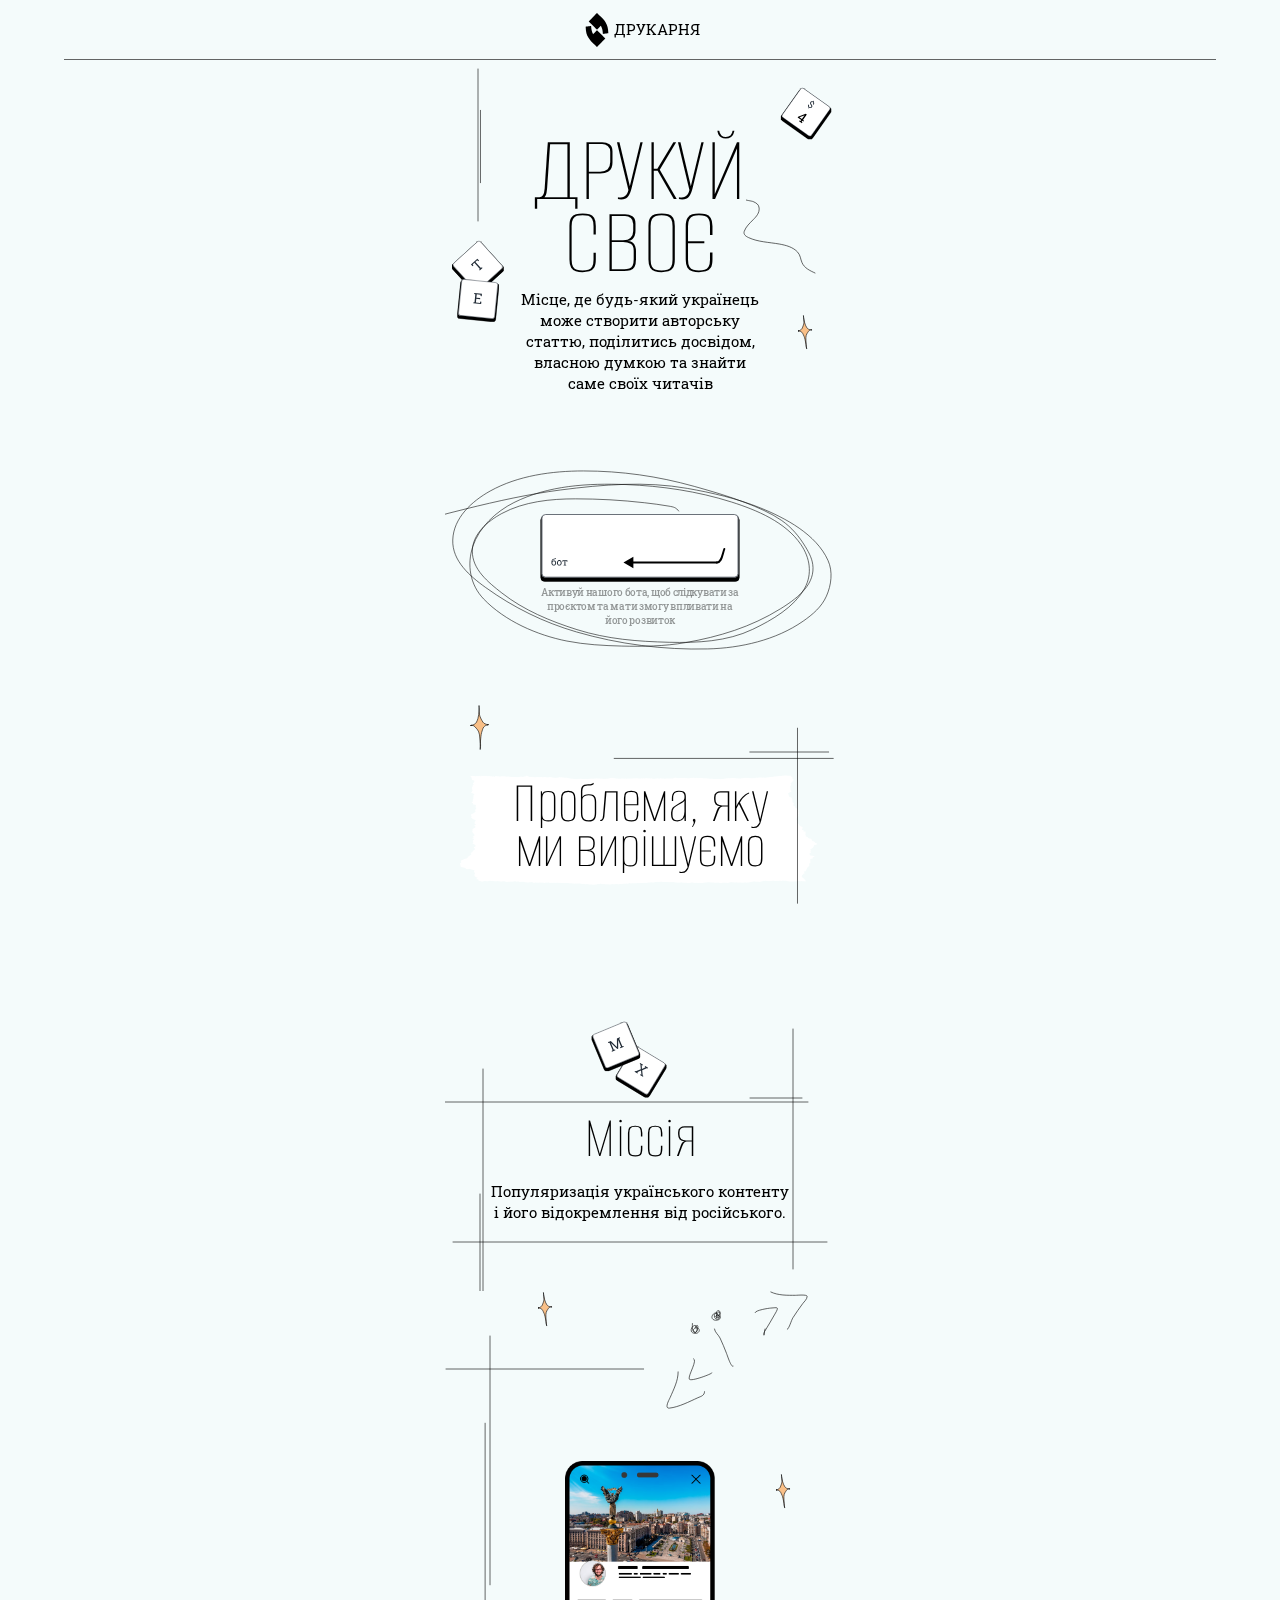
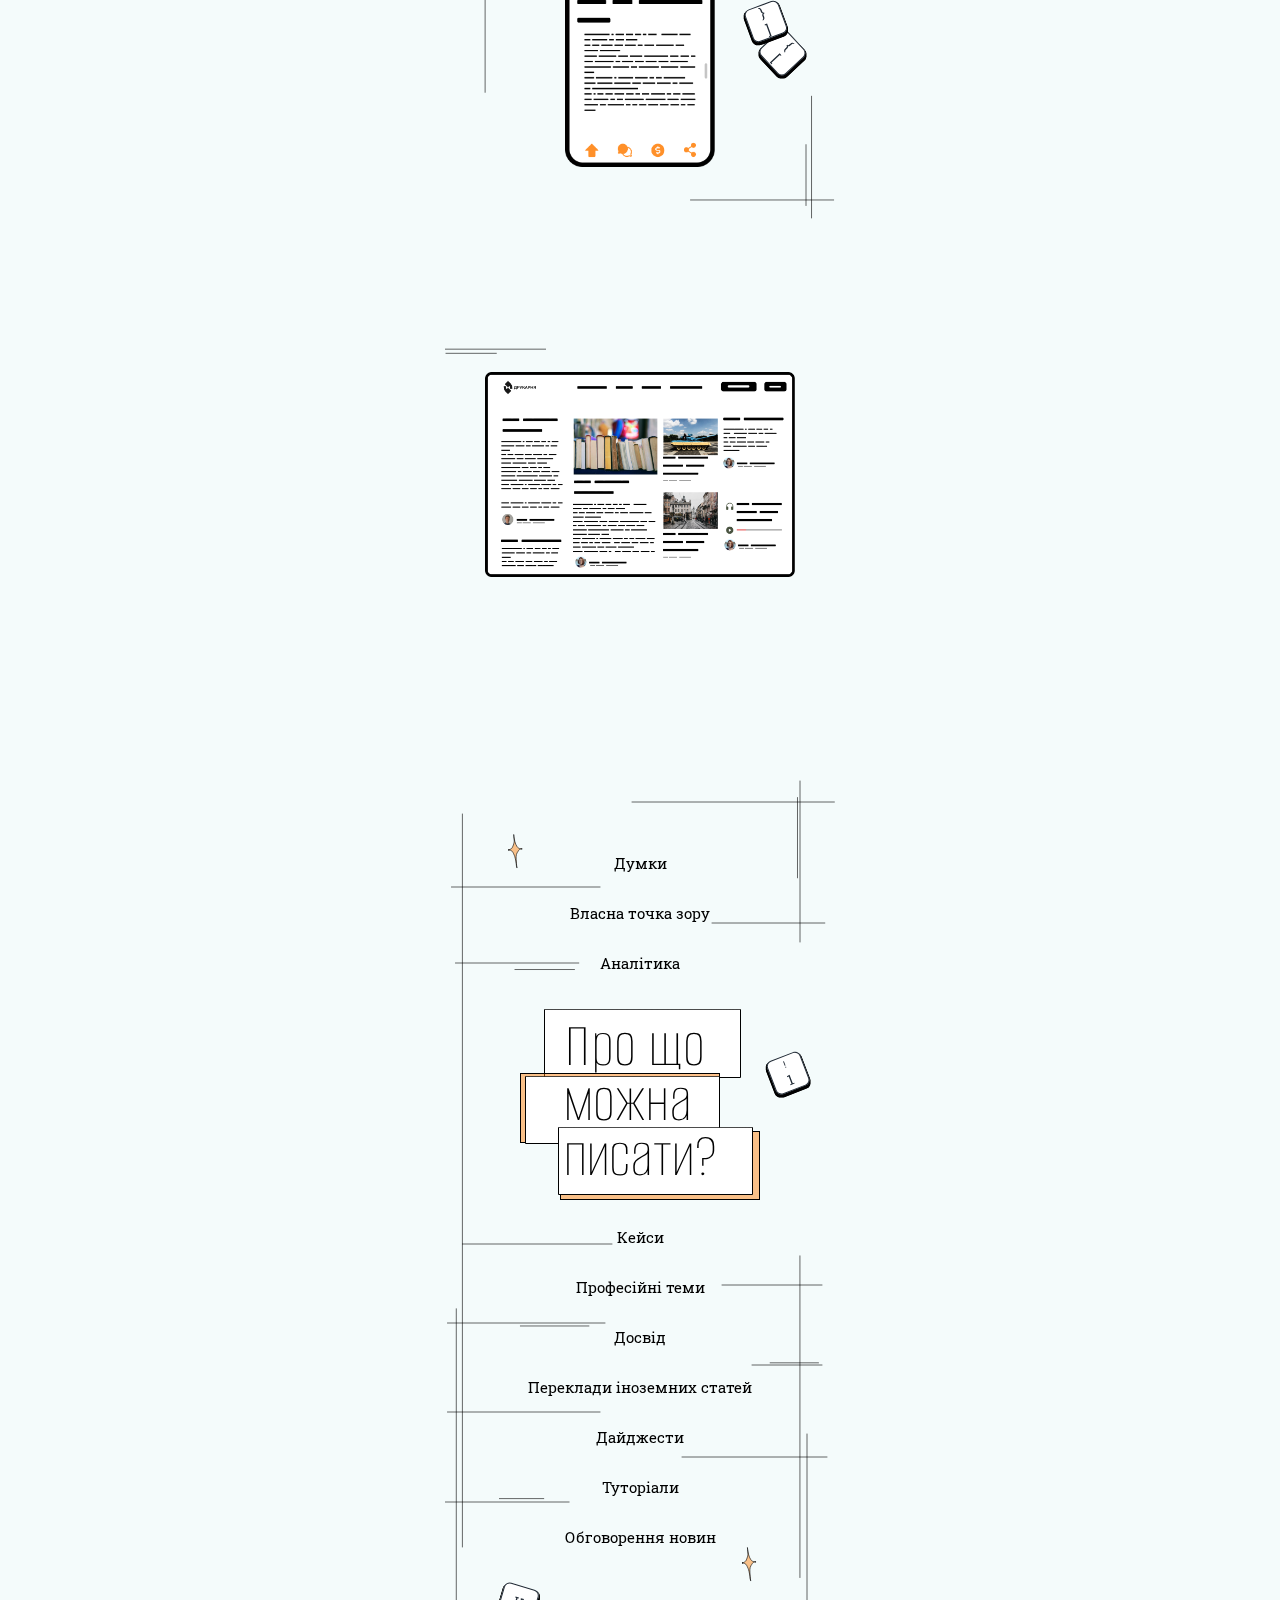
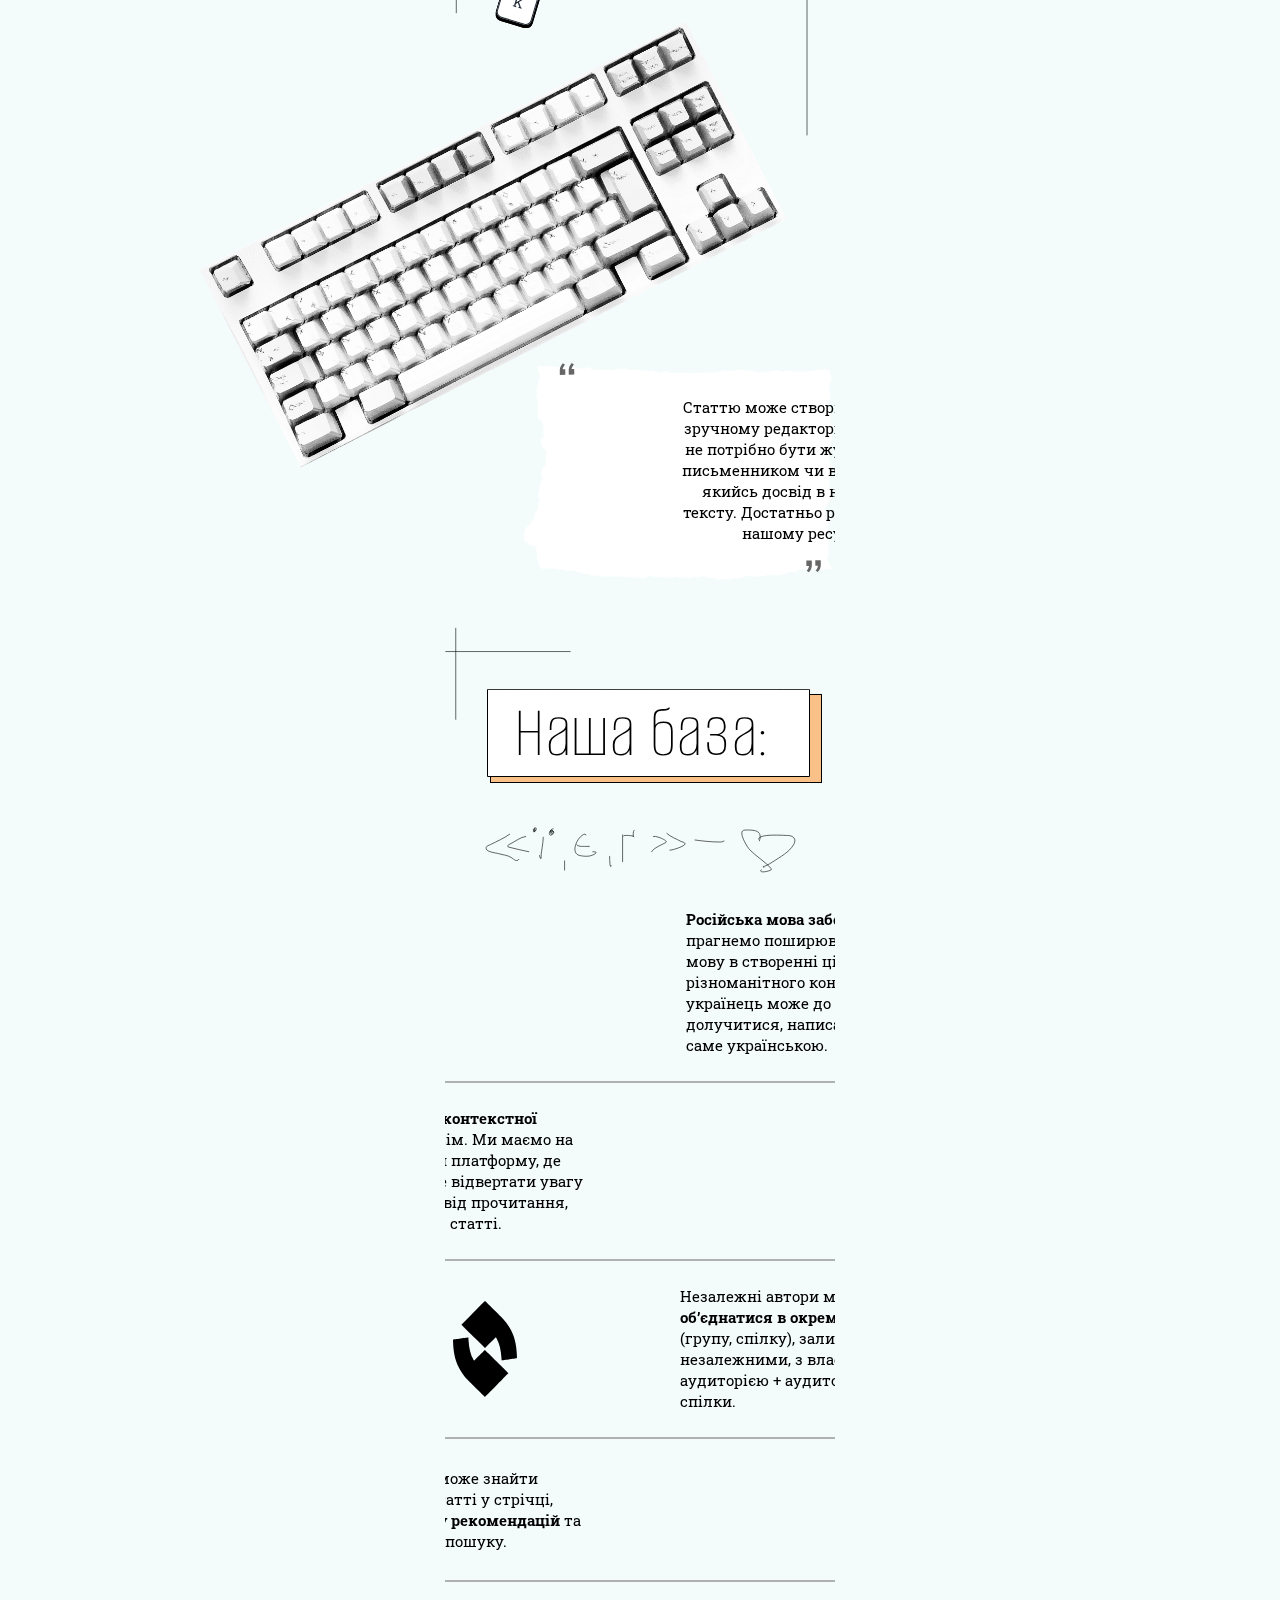
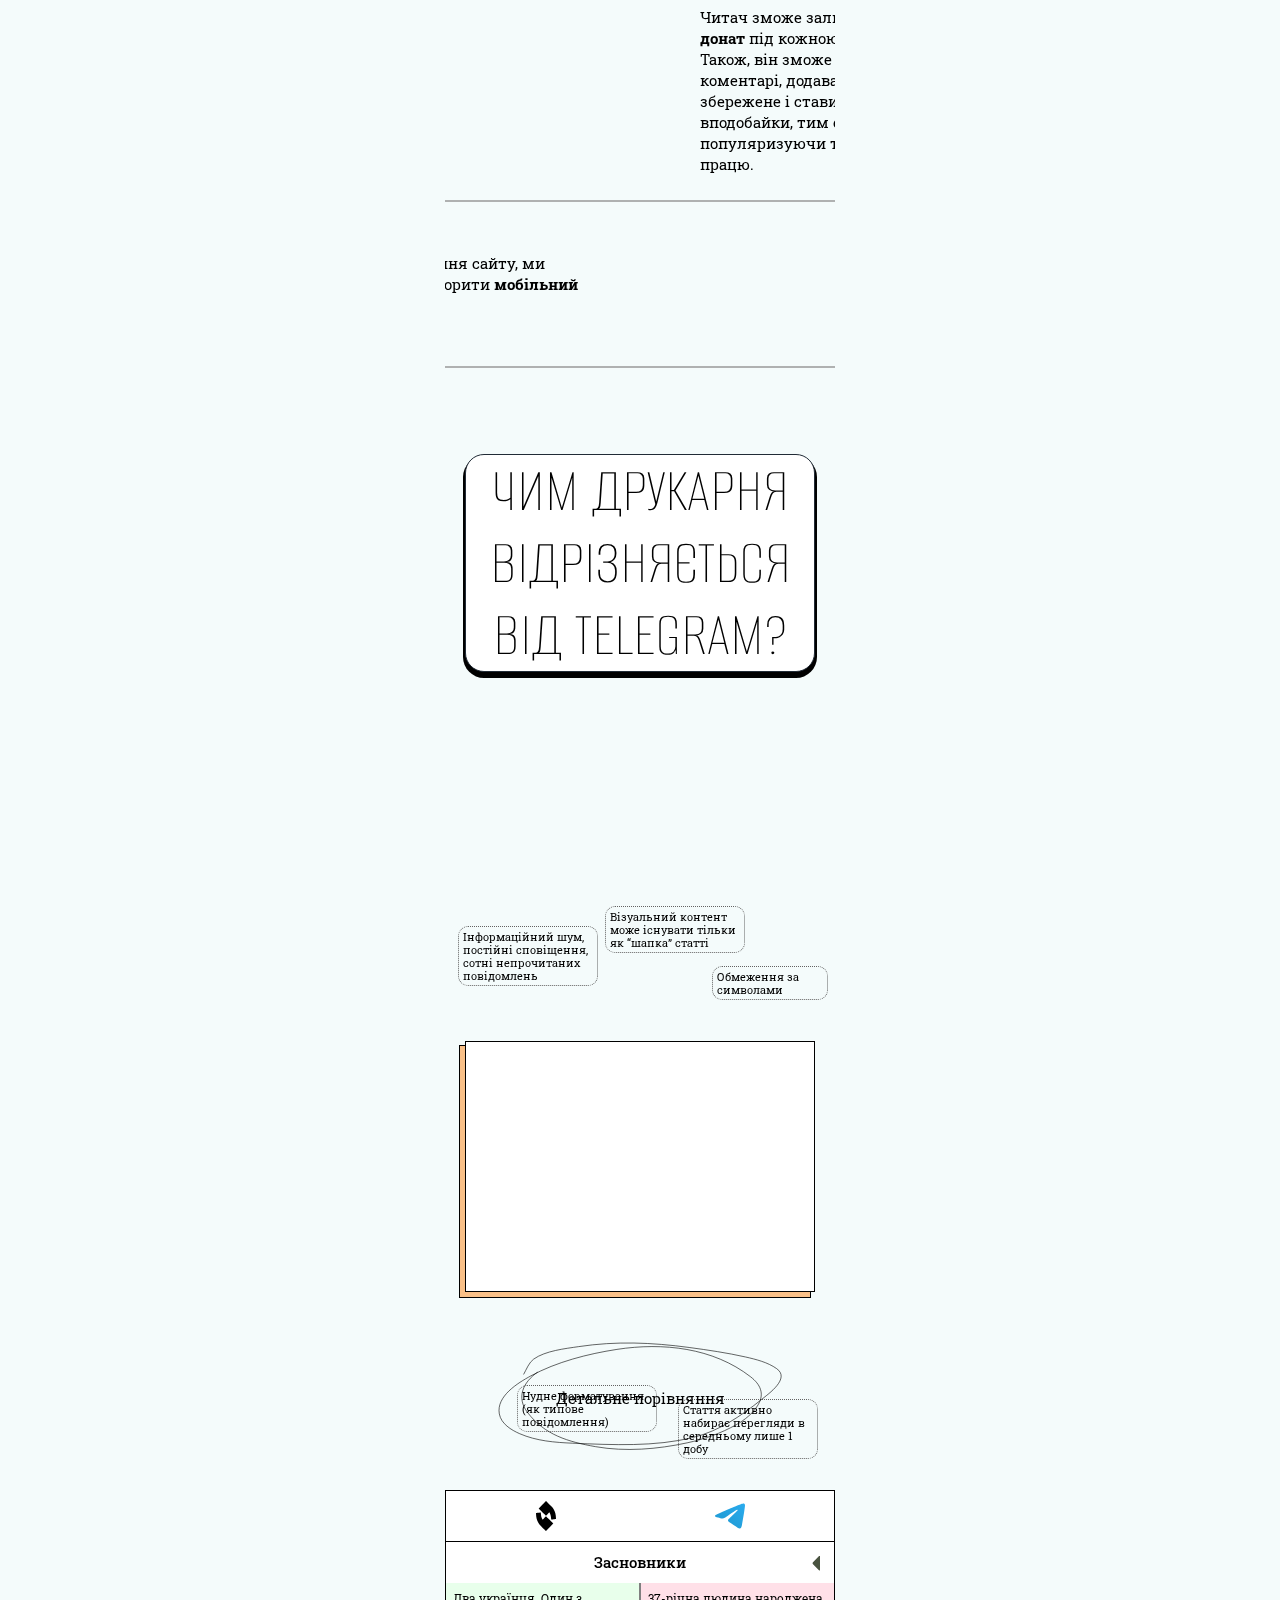
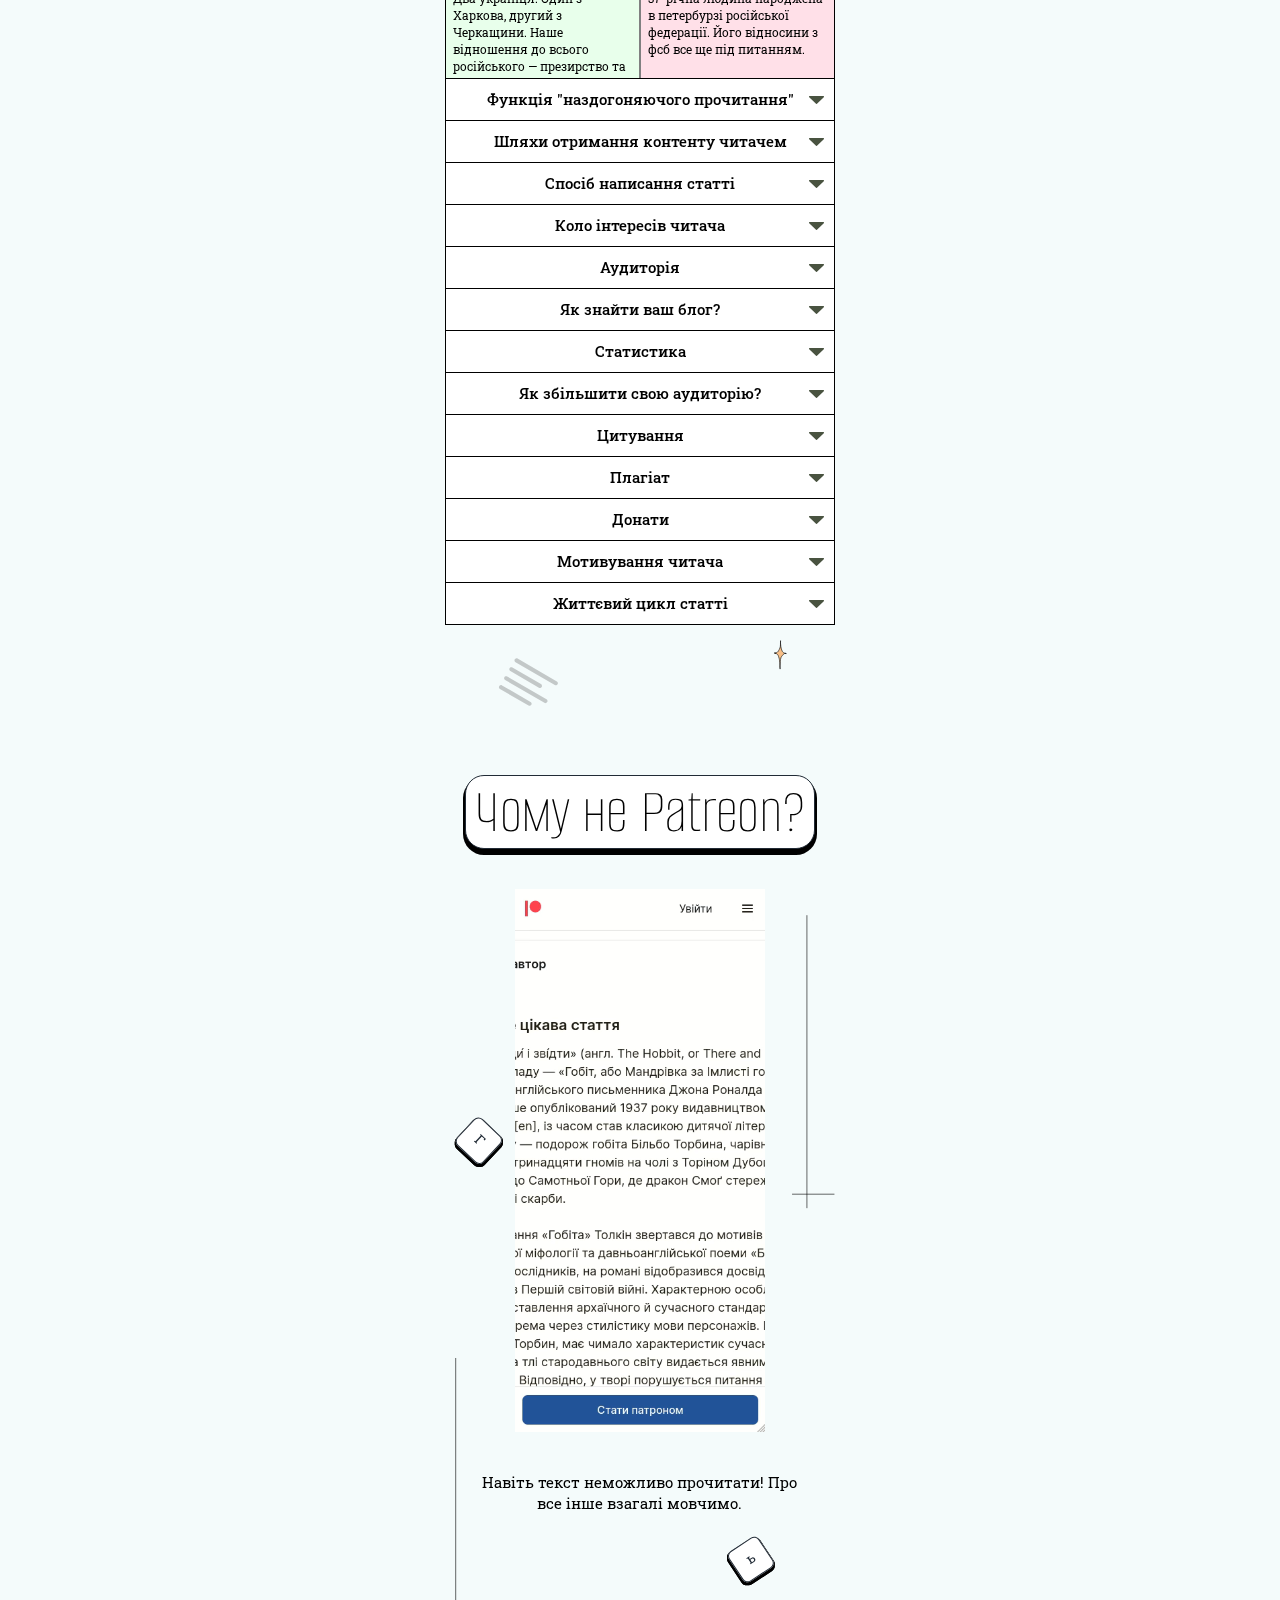
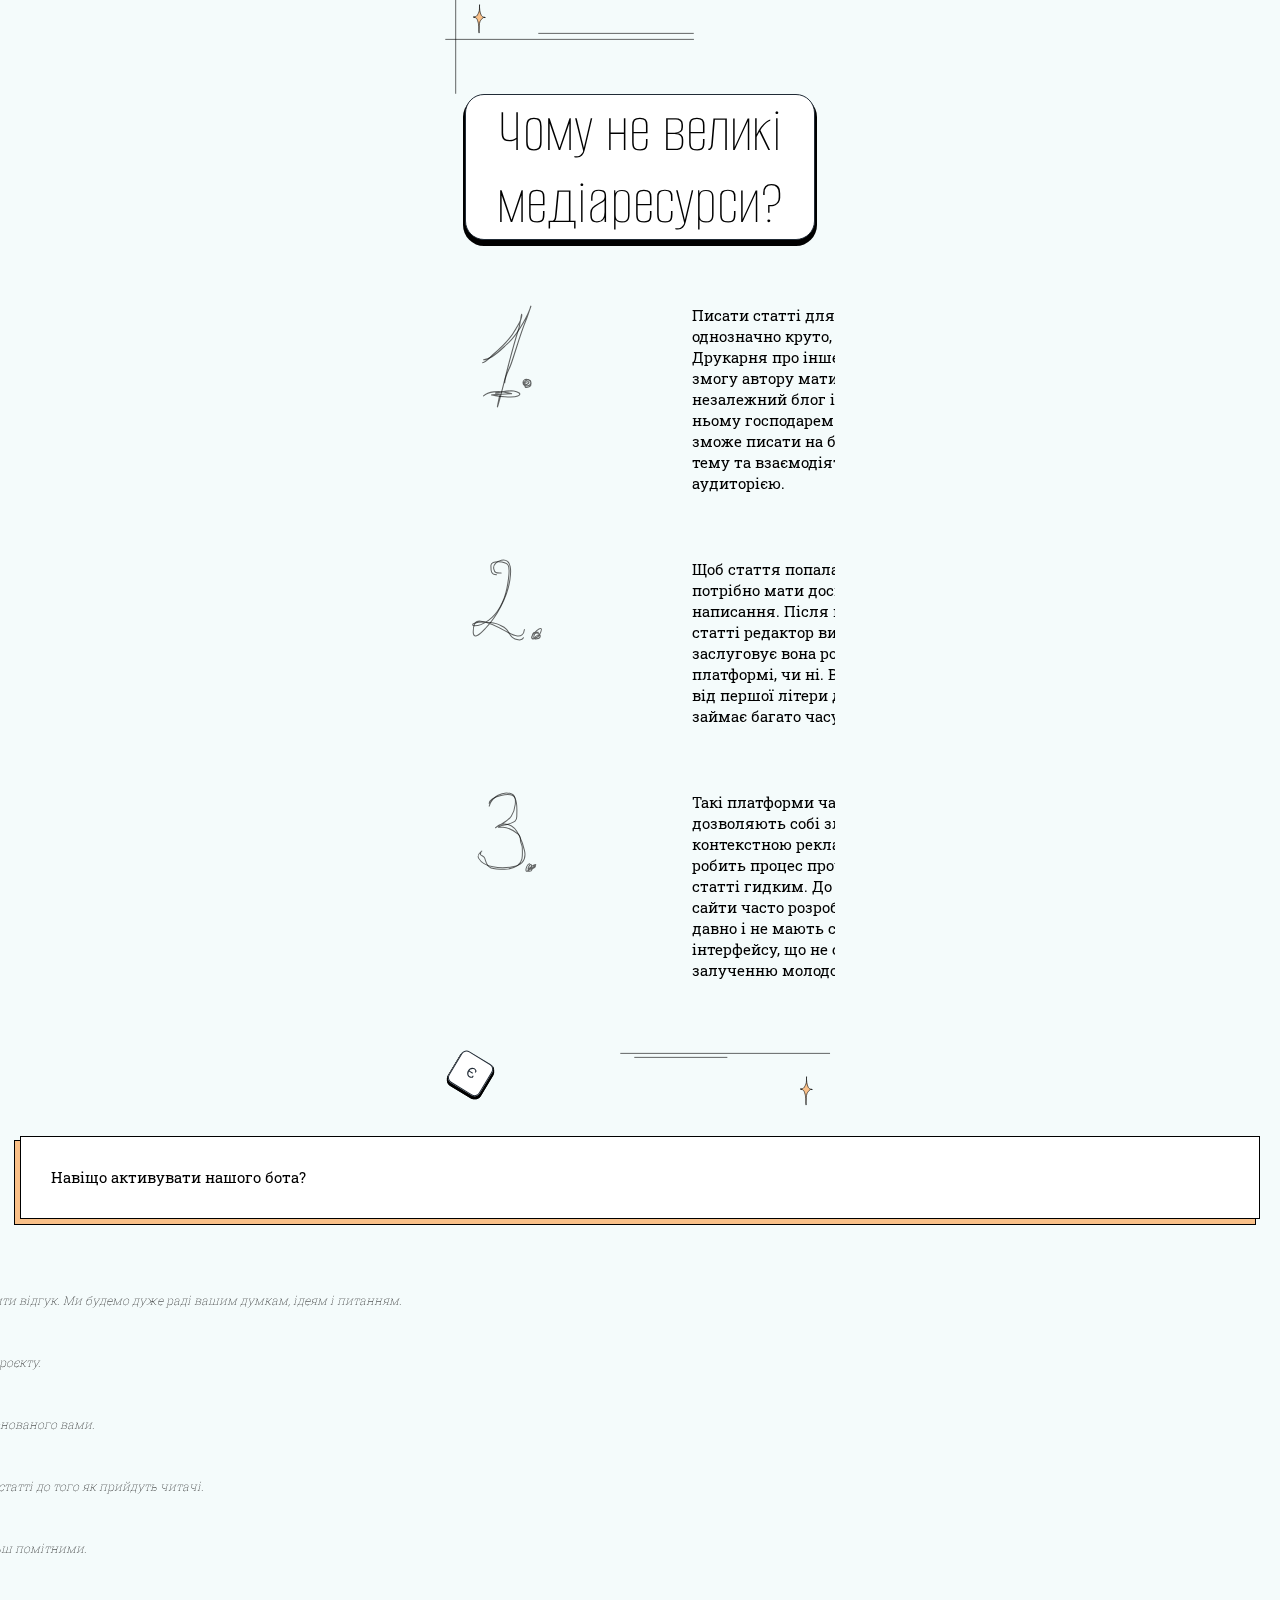
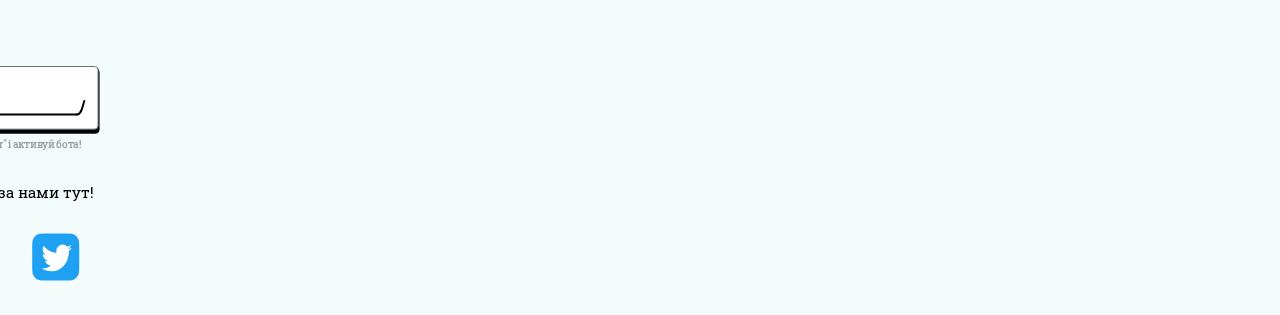
==== commit 0098f484: "update 1.1.1" ====
--- a/index.html
+++ b/index.html
@@ -437,10 +437,9 @@
                     <img alt="1 пункт" src="/img/Group%2050.svg" width="50">
                 </div>
                 <p data-anim data-enterright>Писати статті для медіа - це однозначно круто, але Друкарня про інше.
-                    Вона дає змогу автору мати свій незалежний блог і
-                    бути в ньому господарем. Творець зможе писати на будь-яку тему та взаємодіяти з аудиторією.
-                    На інших ресурсах автор сприймається як колумніст, найманий працівник, що підвищує популярність самої
-                    платформи.</p>
+                    Вона дає змогу автору мати свій незалежний блог і бути в ньому господарем.
+                    Творець зможе писати на будь-яку тему та взаємодіяти з аудиторією.
+                </p>
             </div>
             <div class="novyny__point">
                 <div>
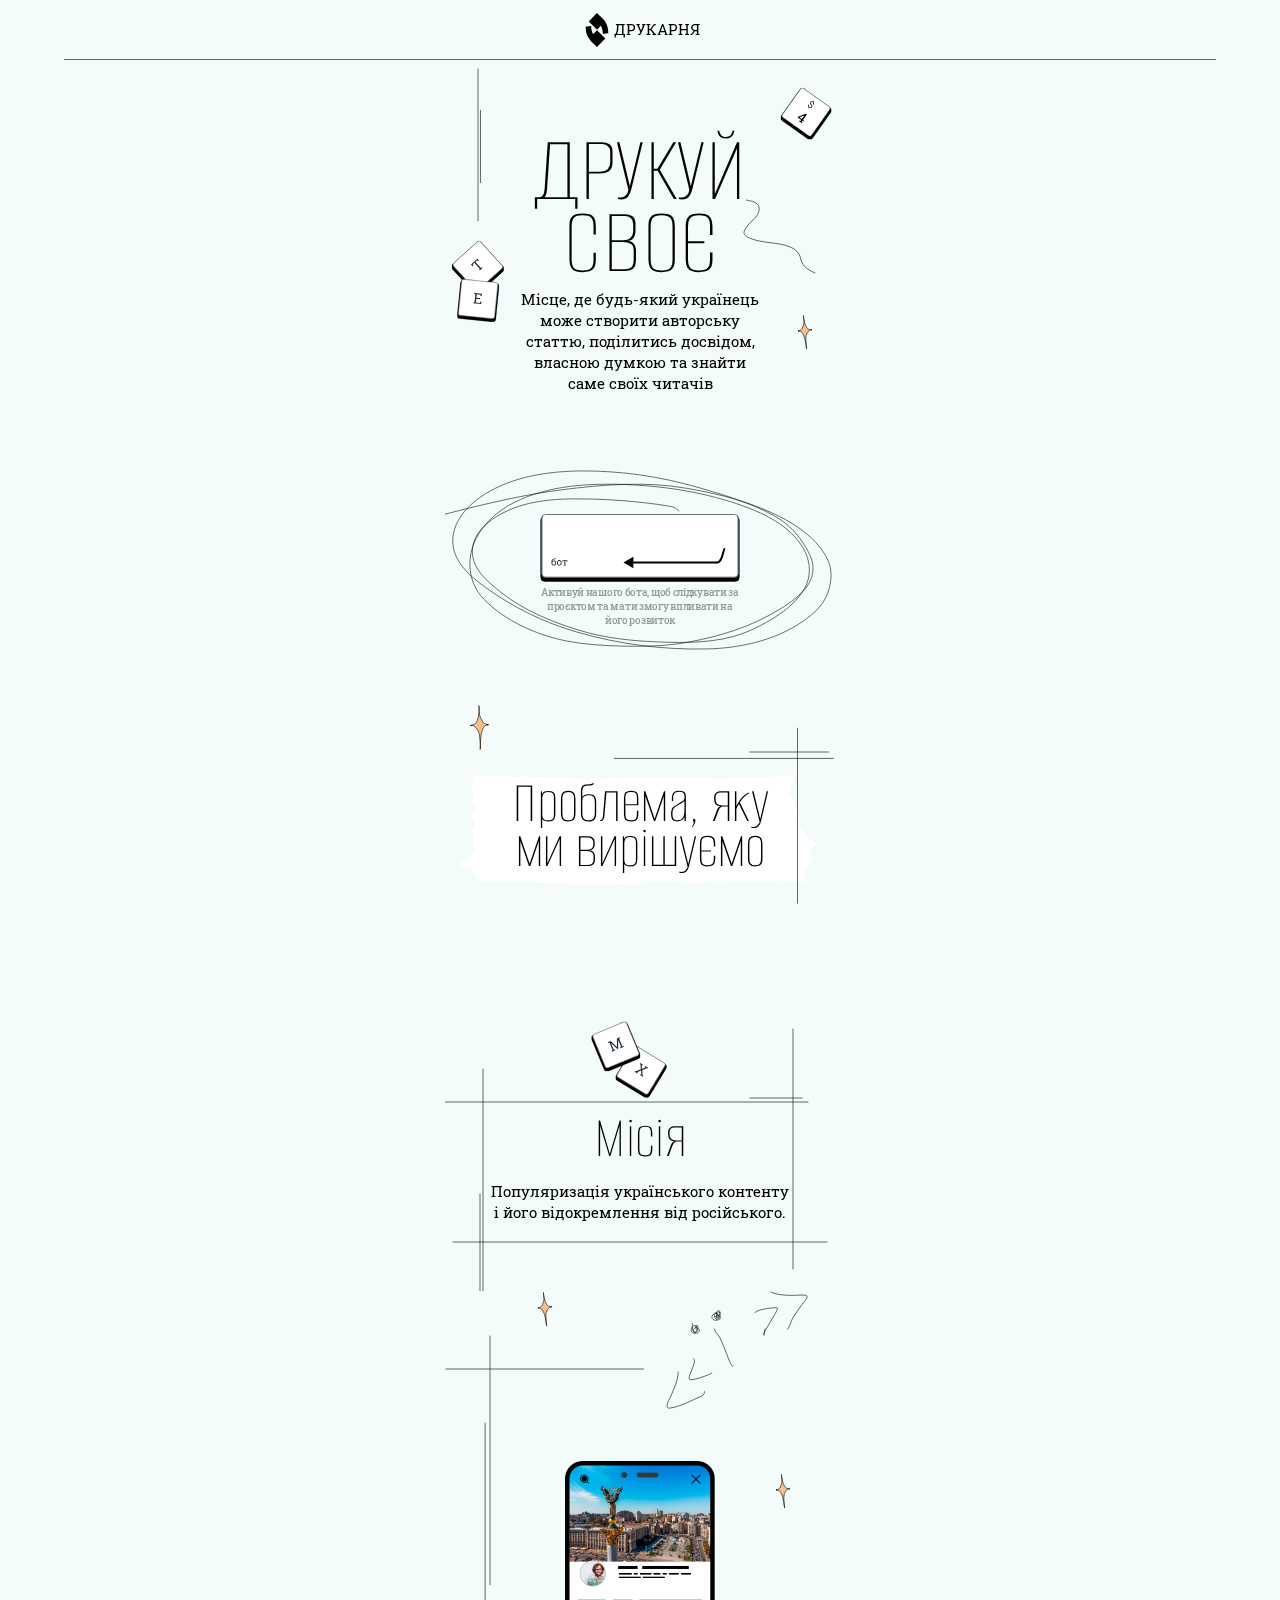
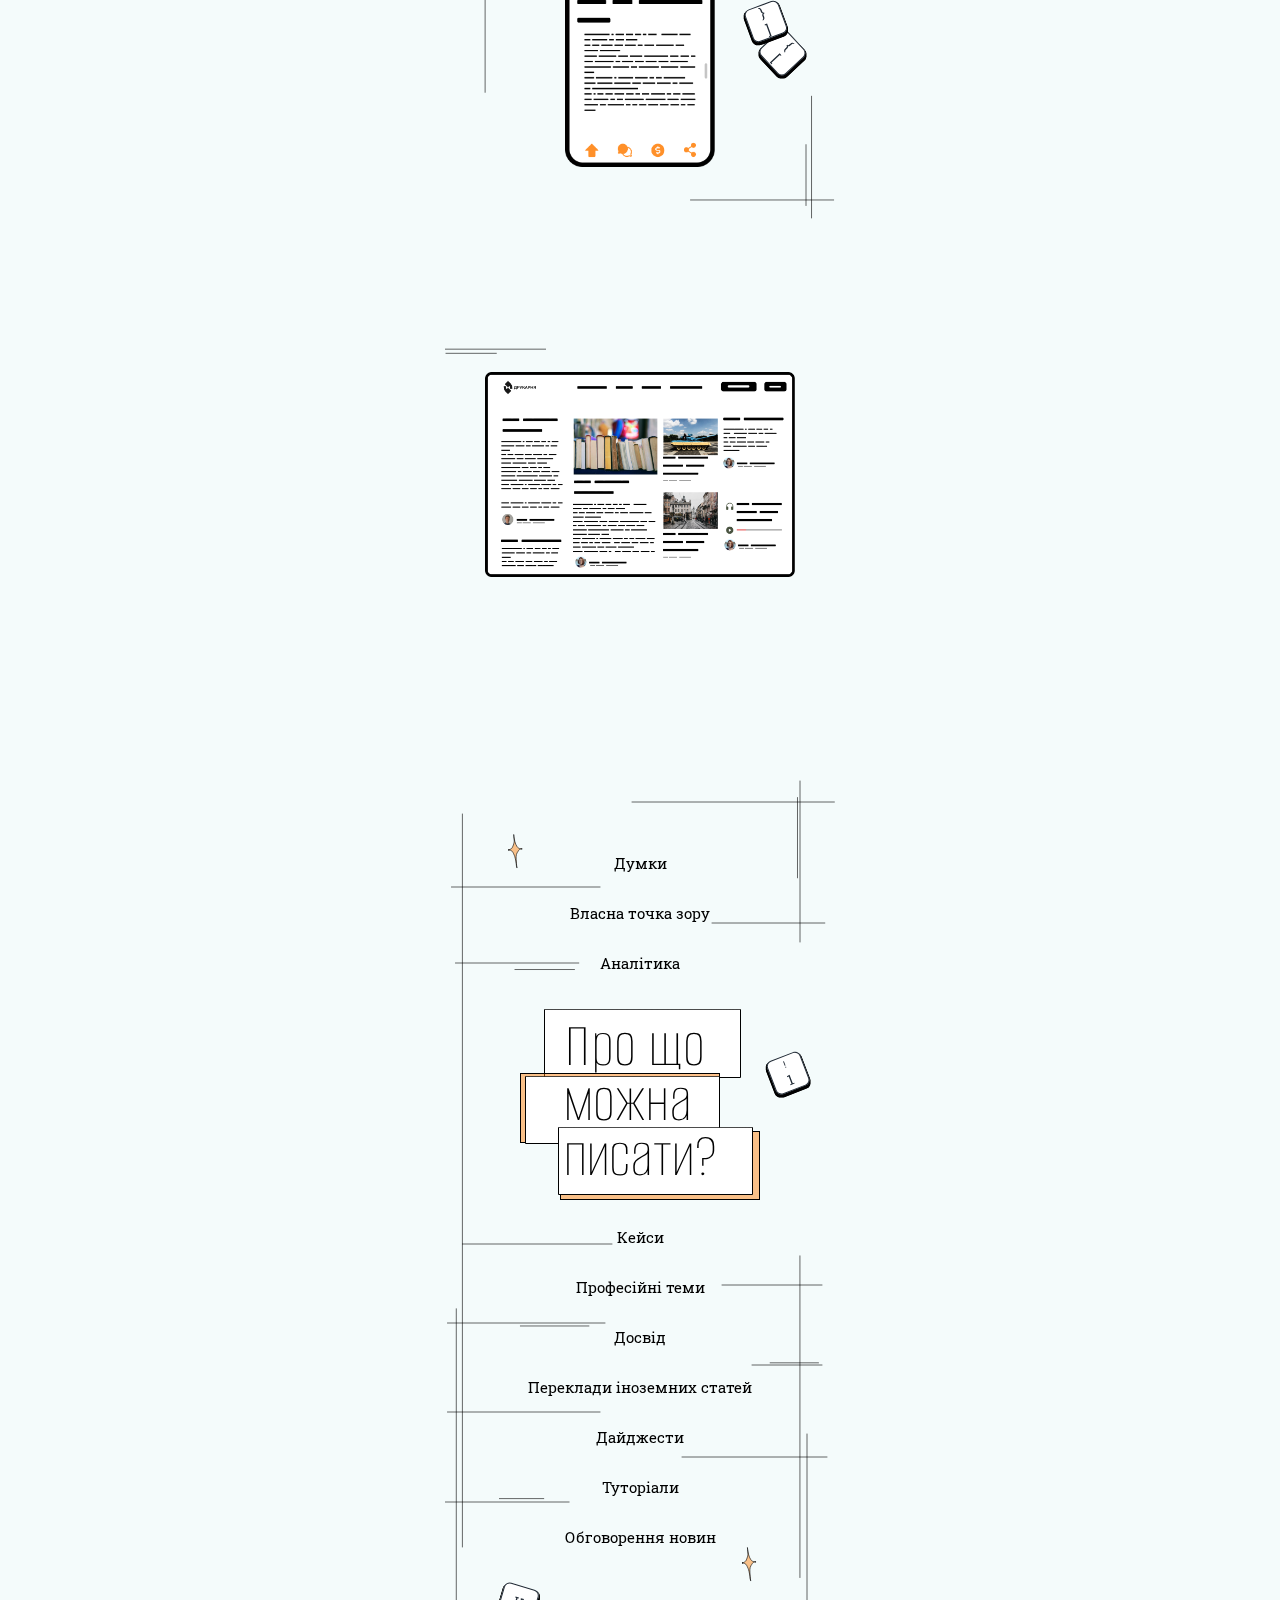
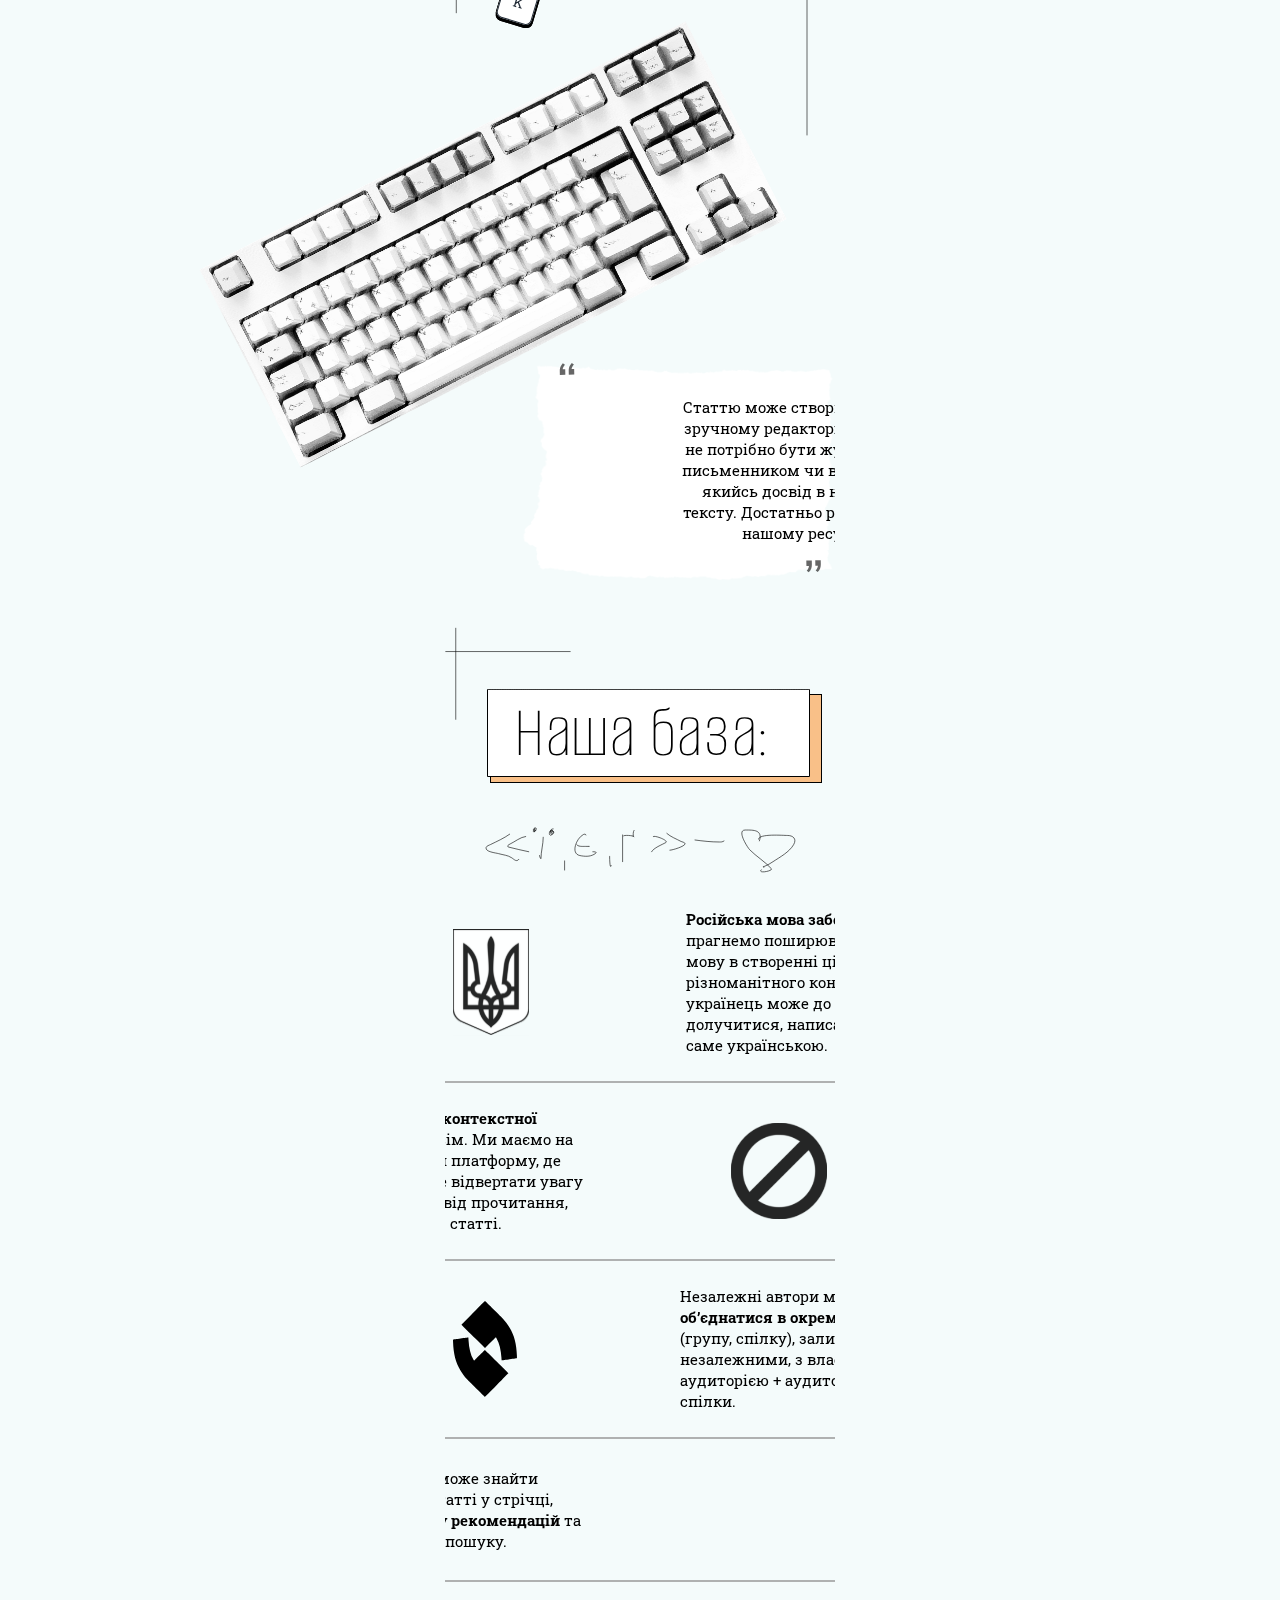
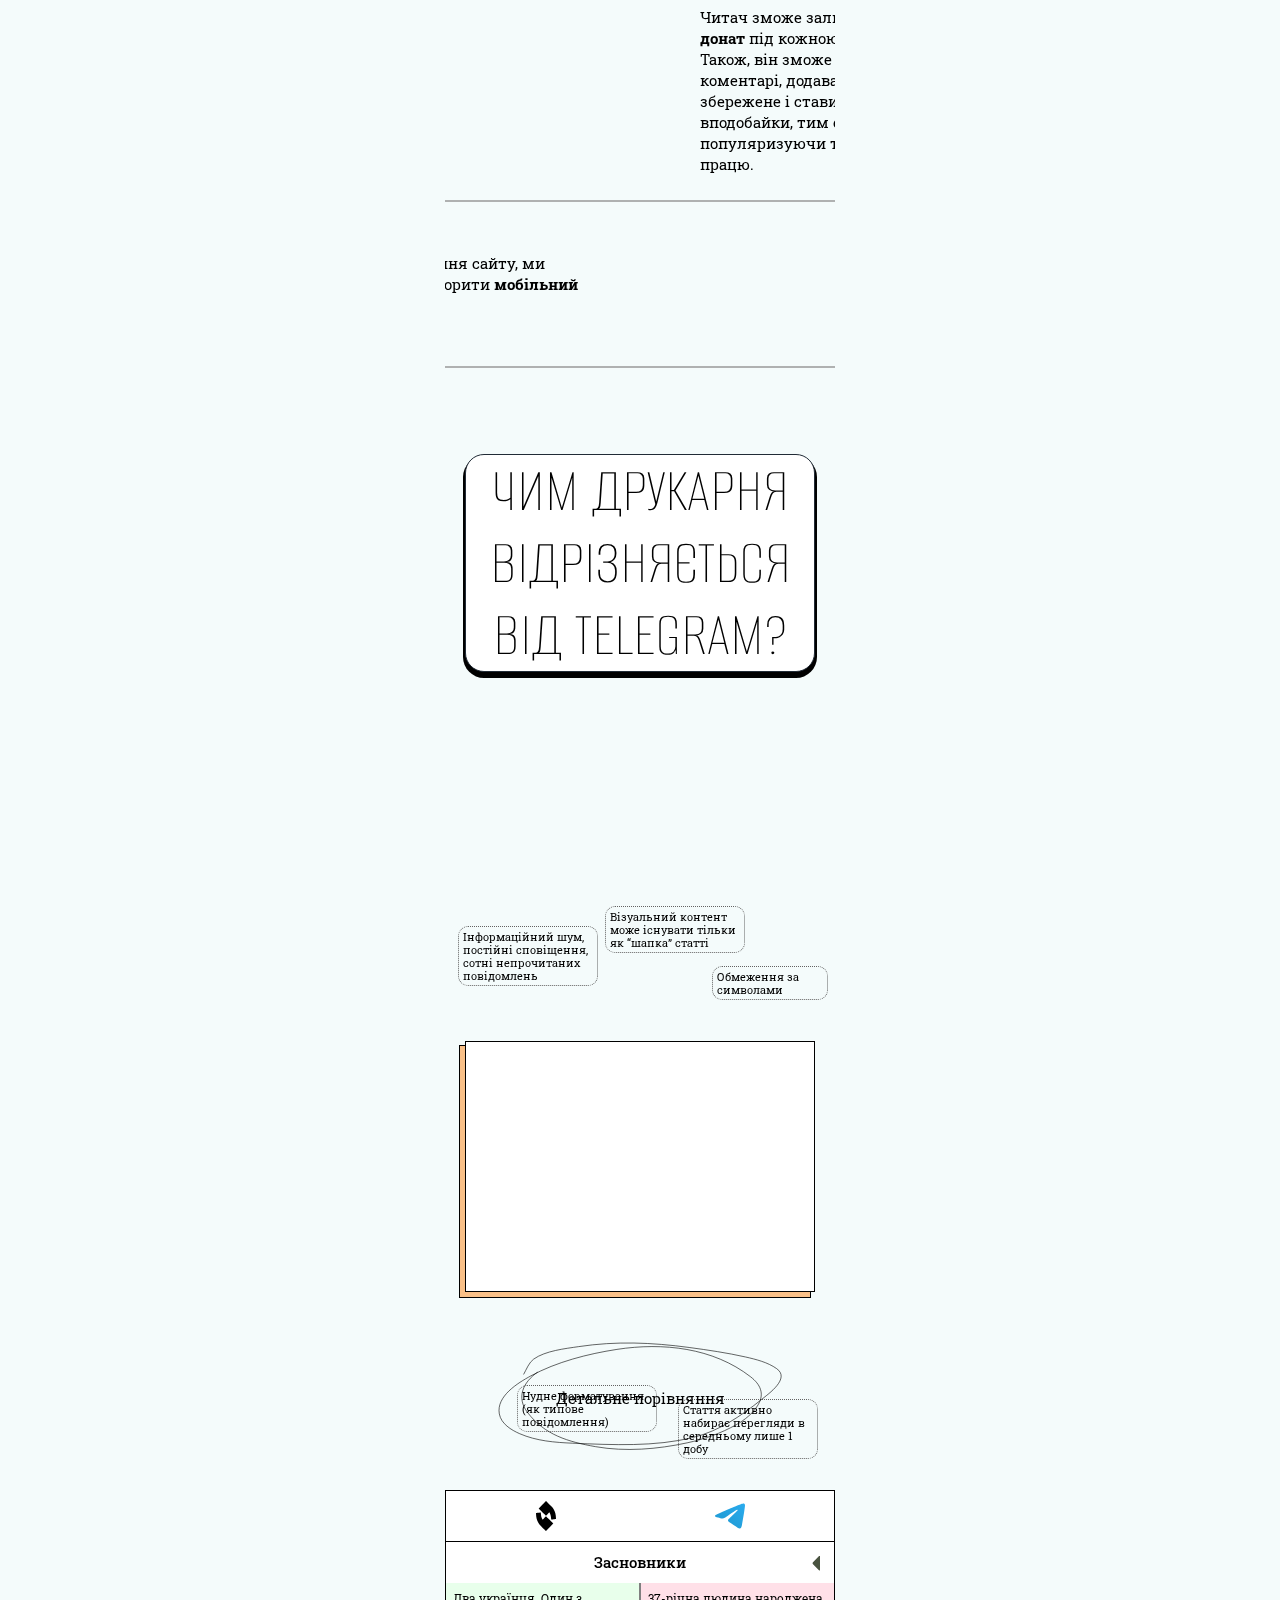
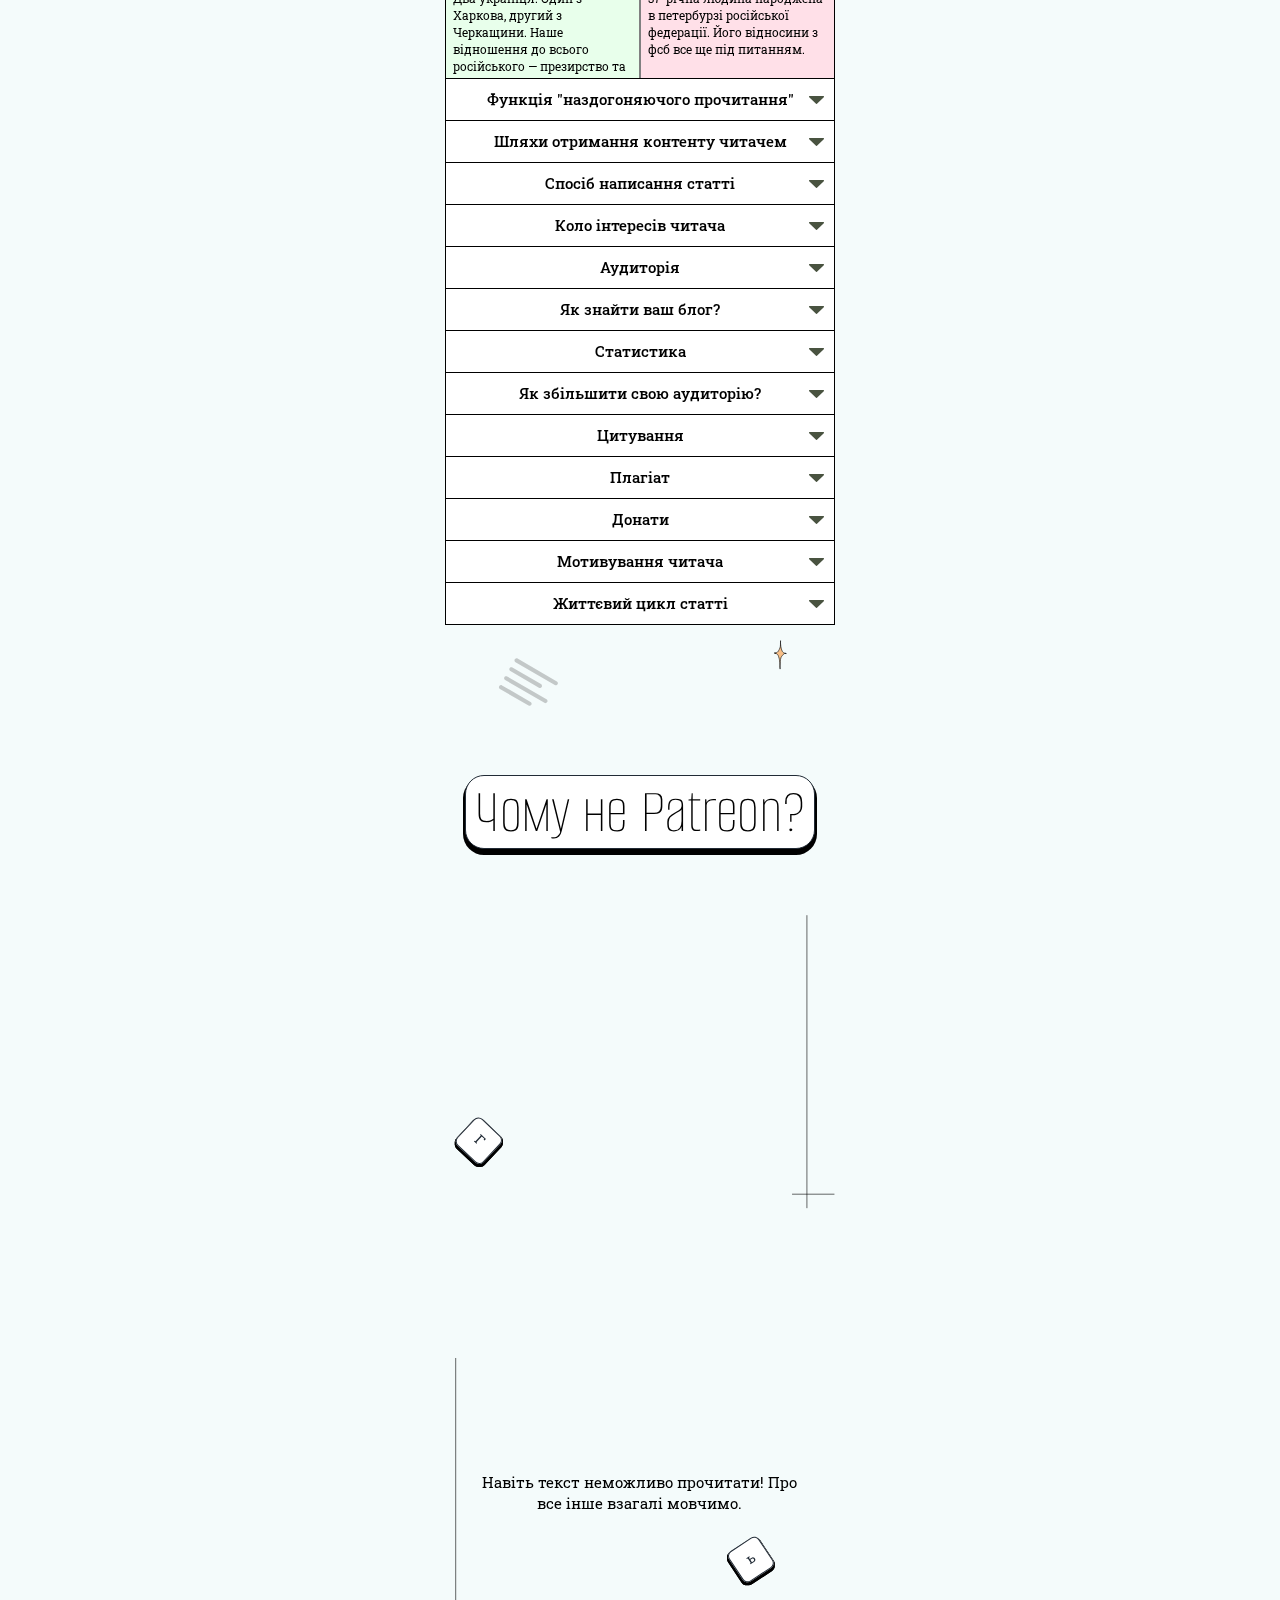
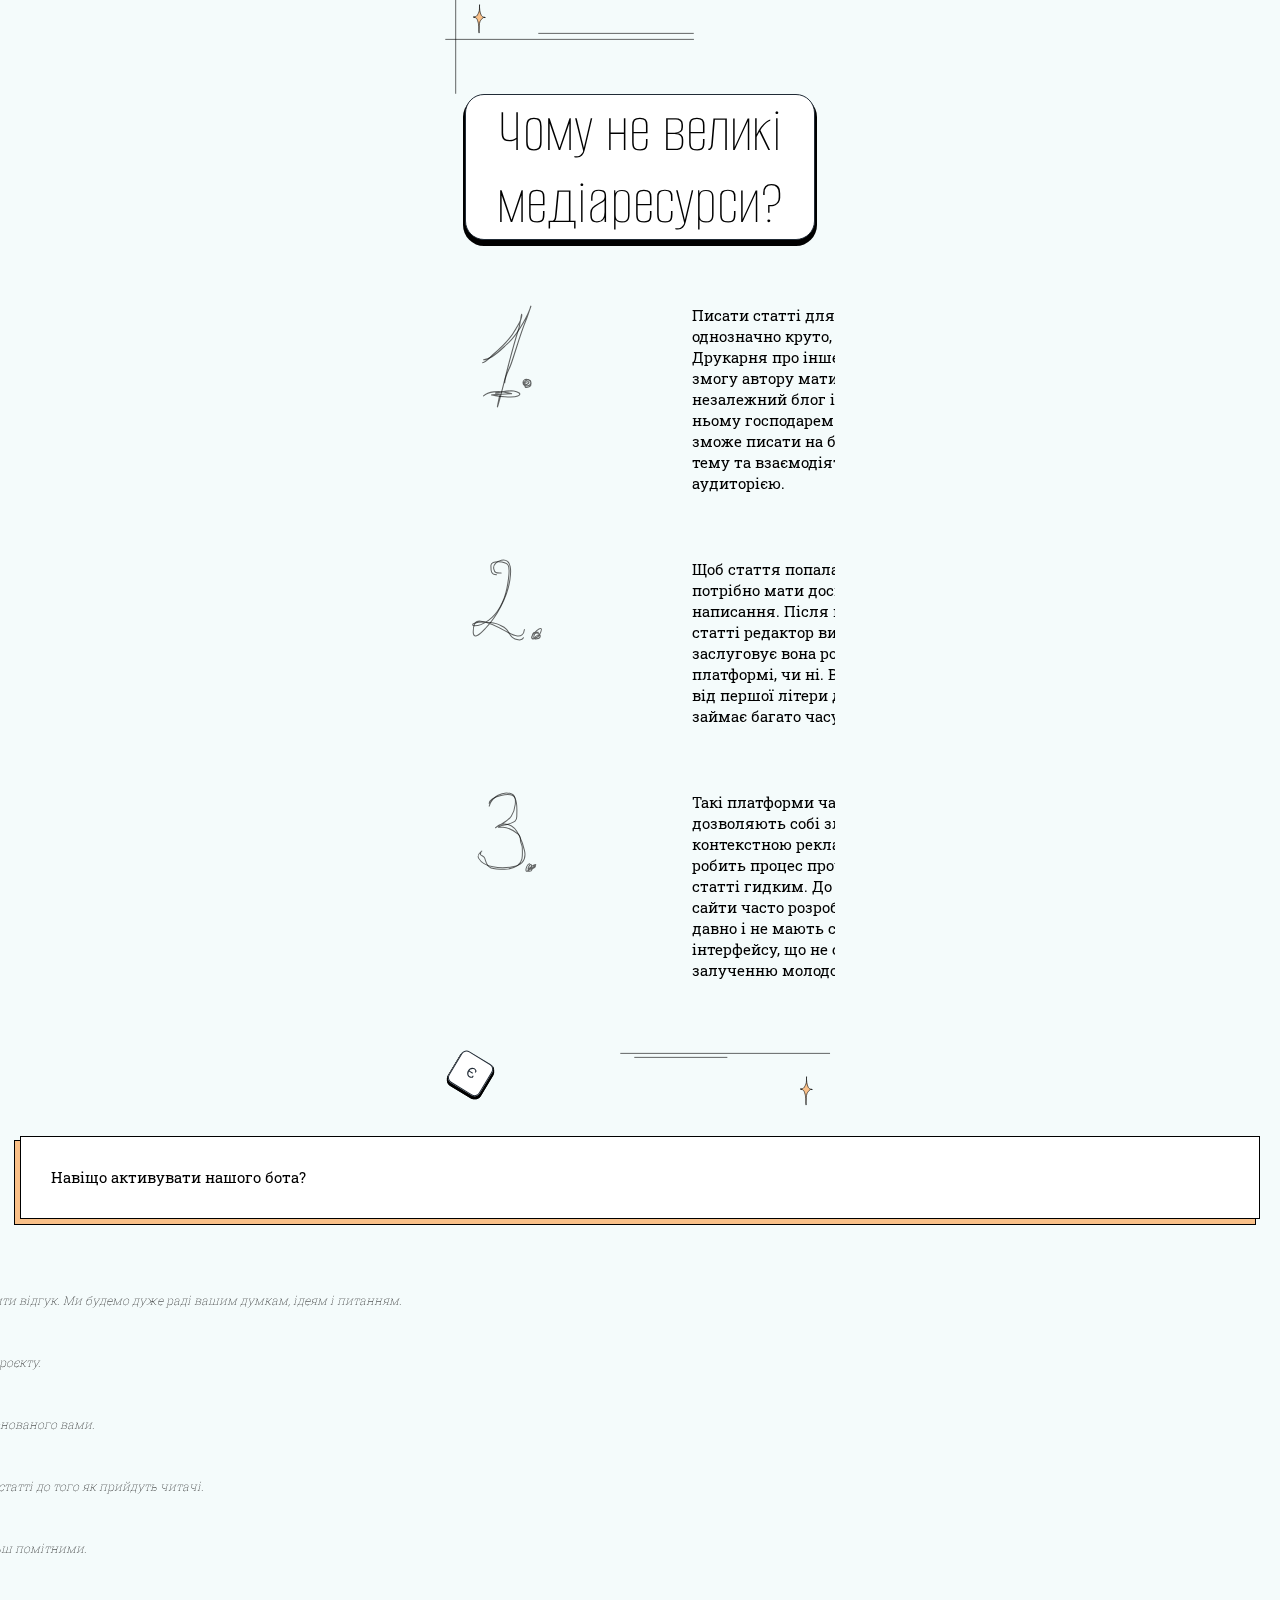
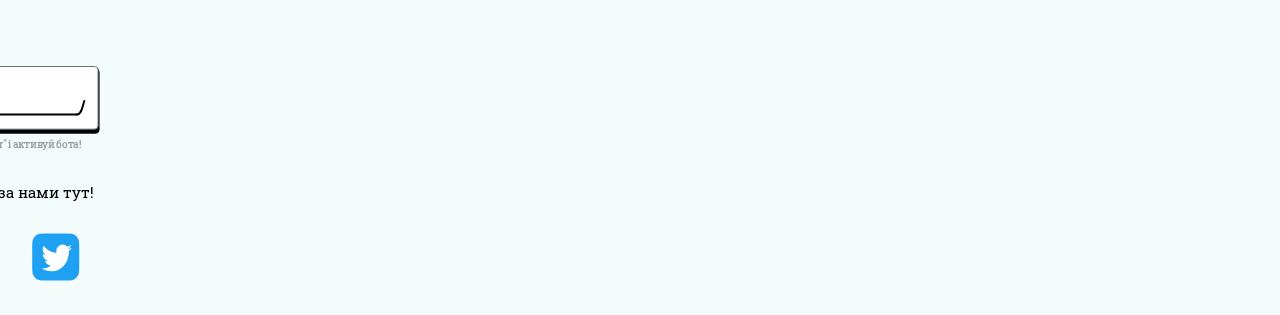
==== commit b0b45c1f: "update 1.1.2" ====
--- a/index.html
+++ b/index.html
@@ -79,7 +79,7 @@
                     Водночас, щоб на статтю (органічно і без реклами) приходили нові читачі.</p>
             </div>
             <div>
-                <h1>Міссія</h1>
+                <h1>Місія</h1>
                 <p>Популяризація українського контенту і його відокремлення від російського.</p>
             </div>
         </div>
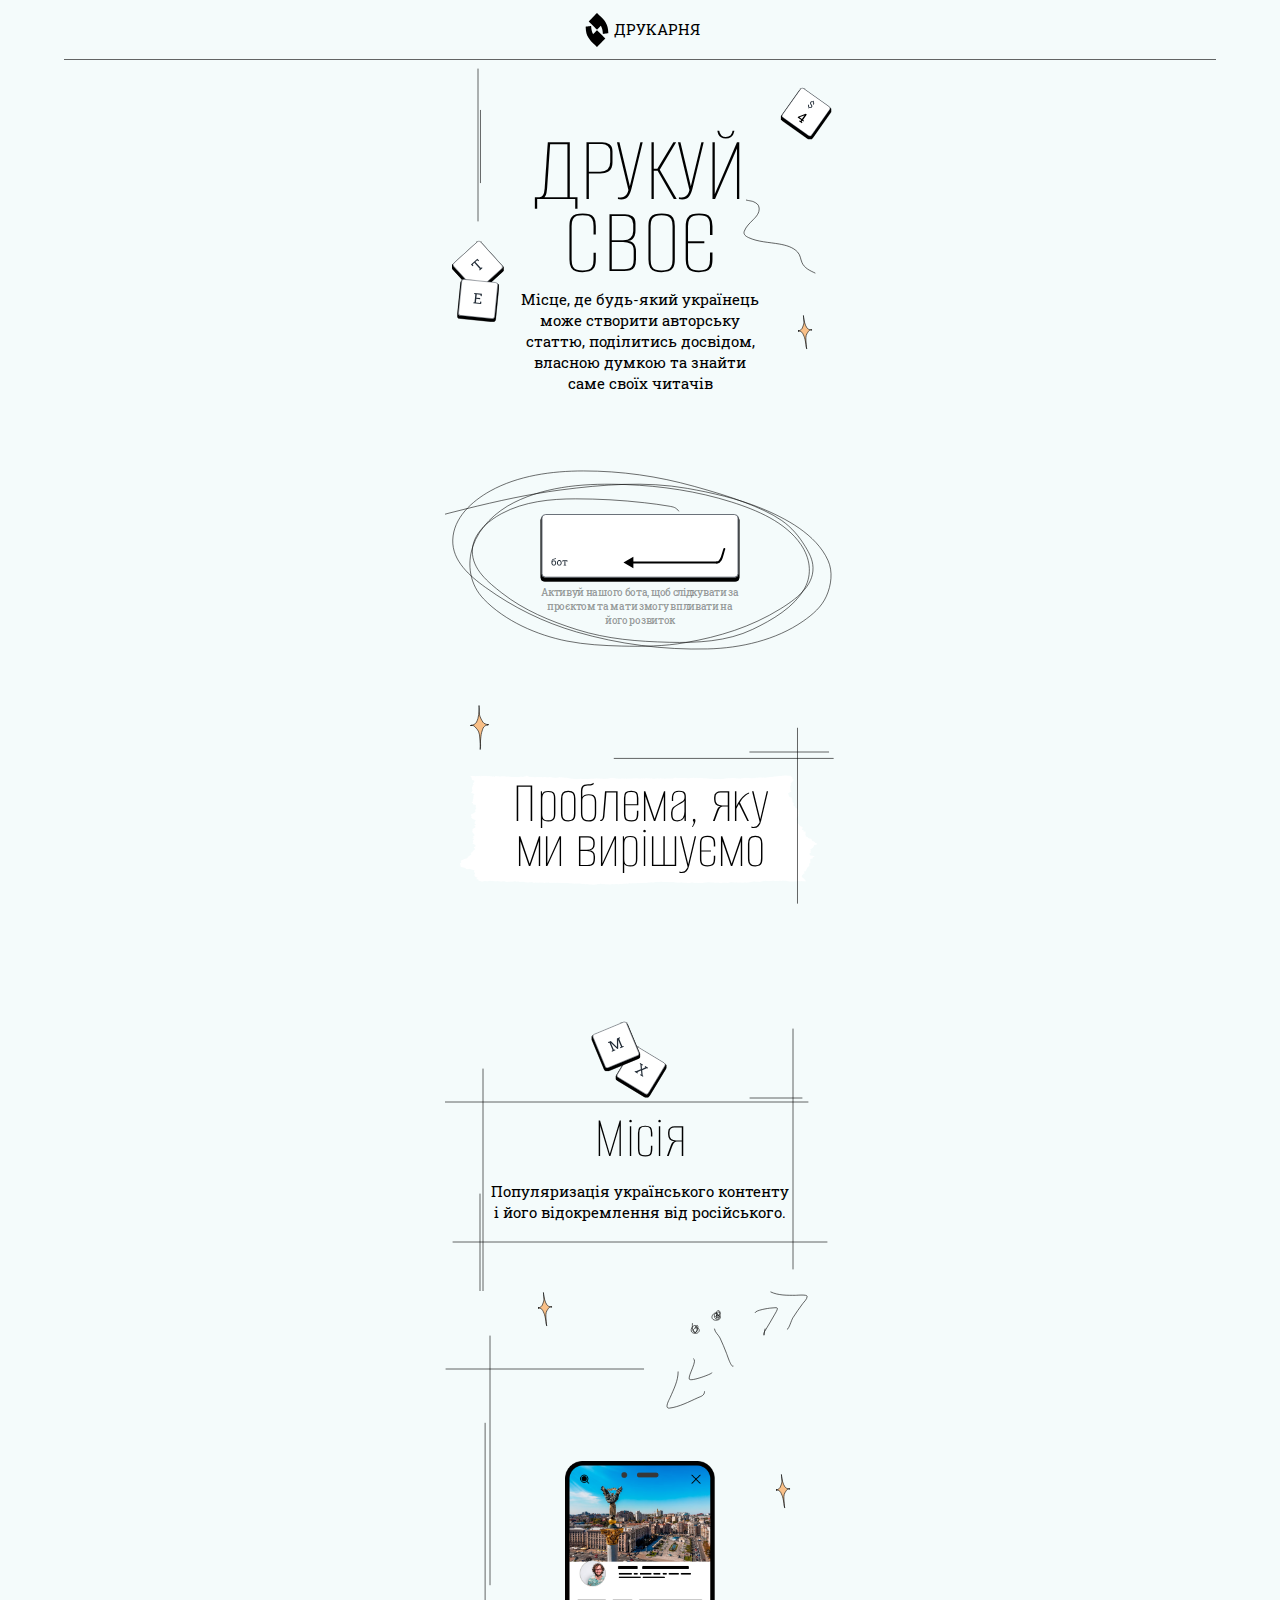
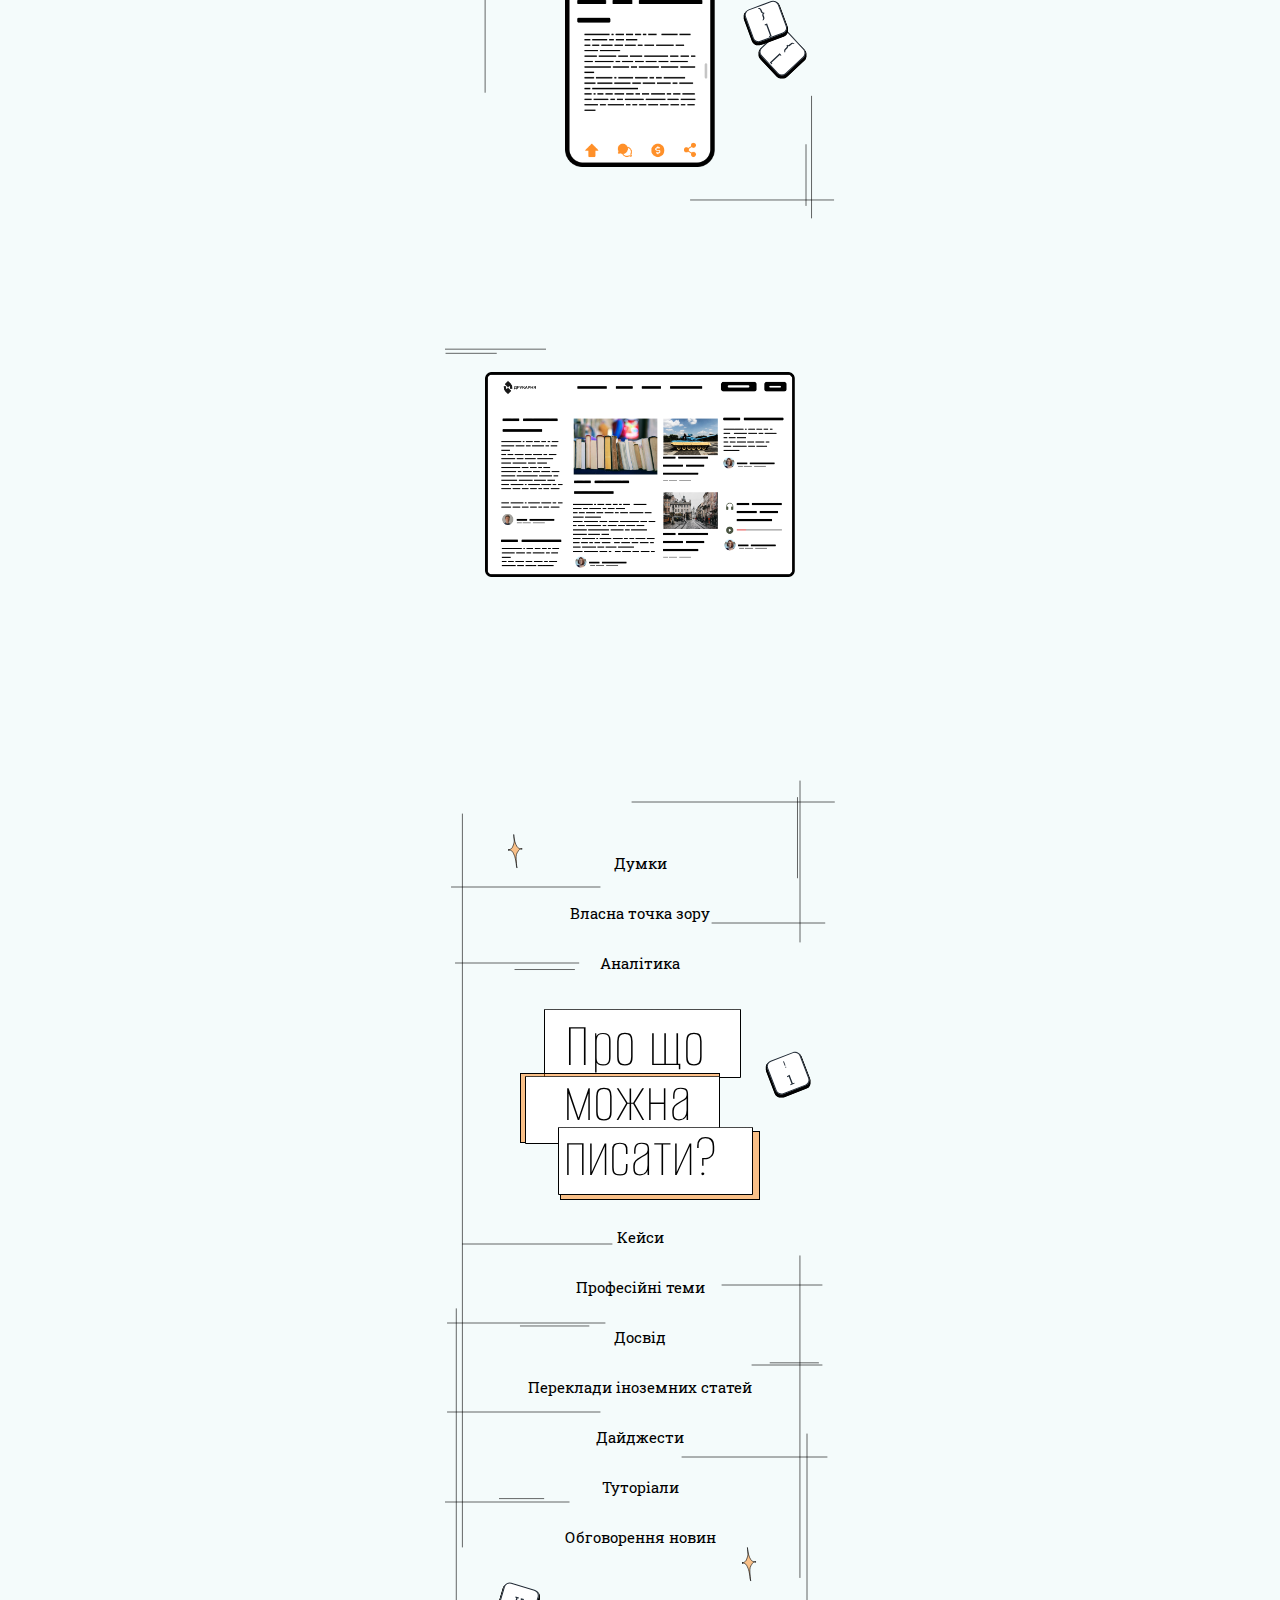
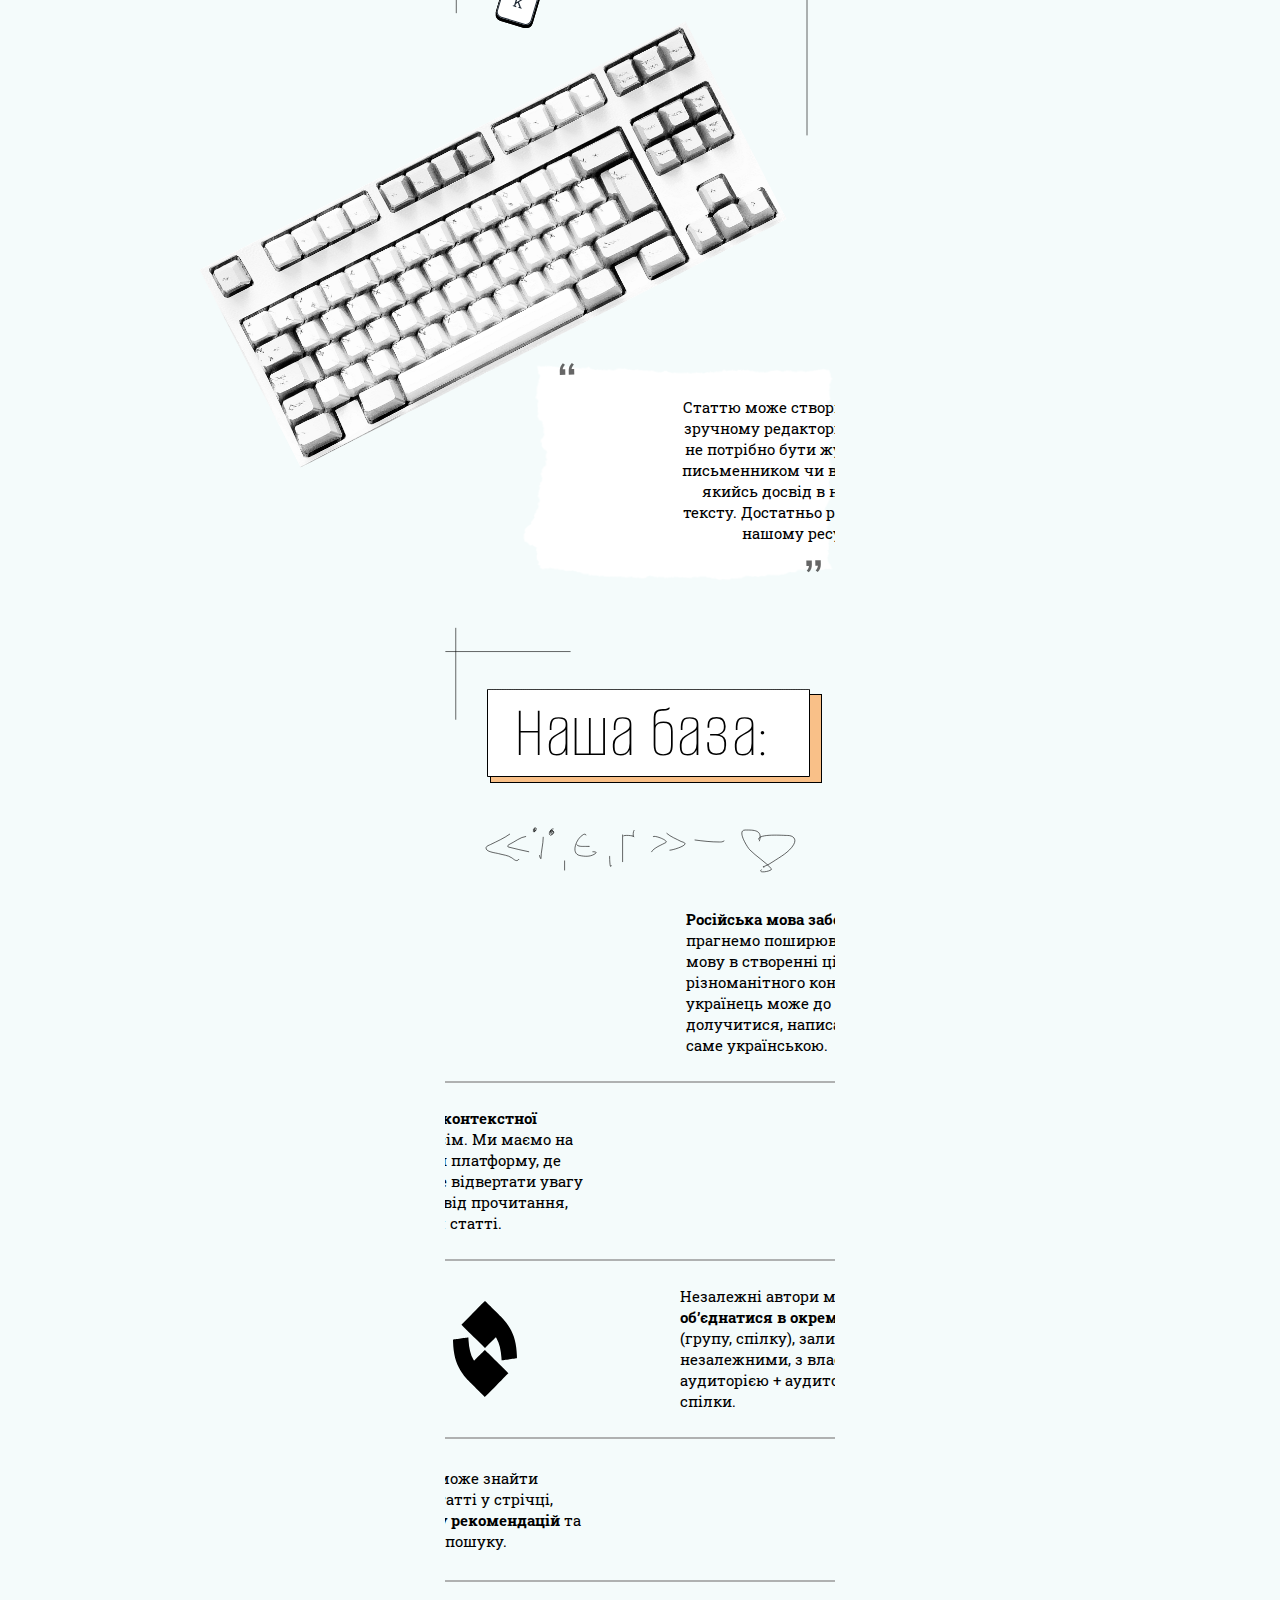
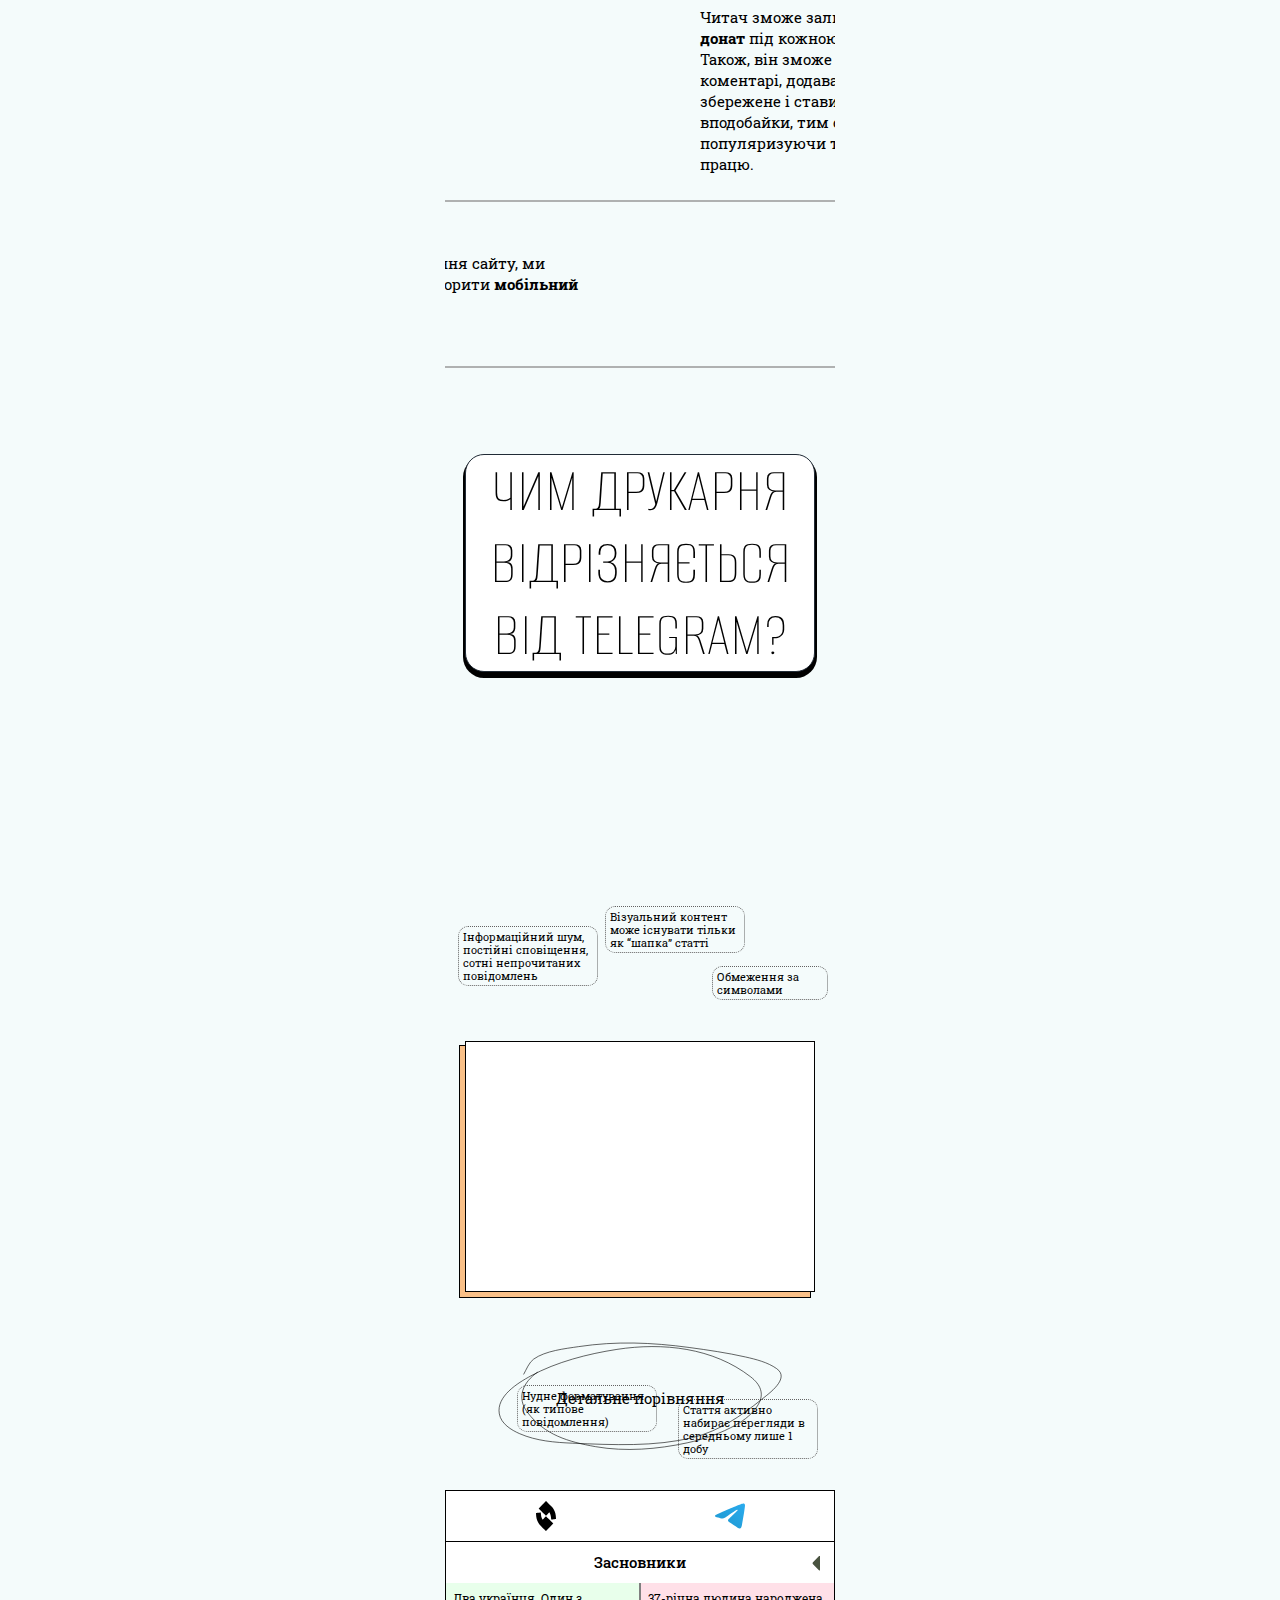
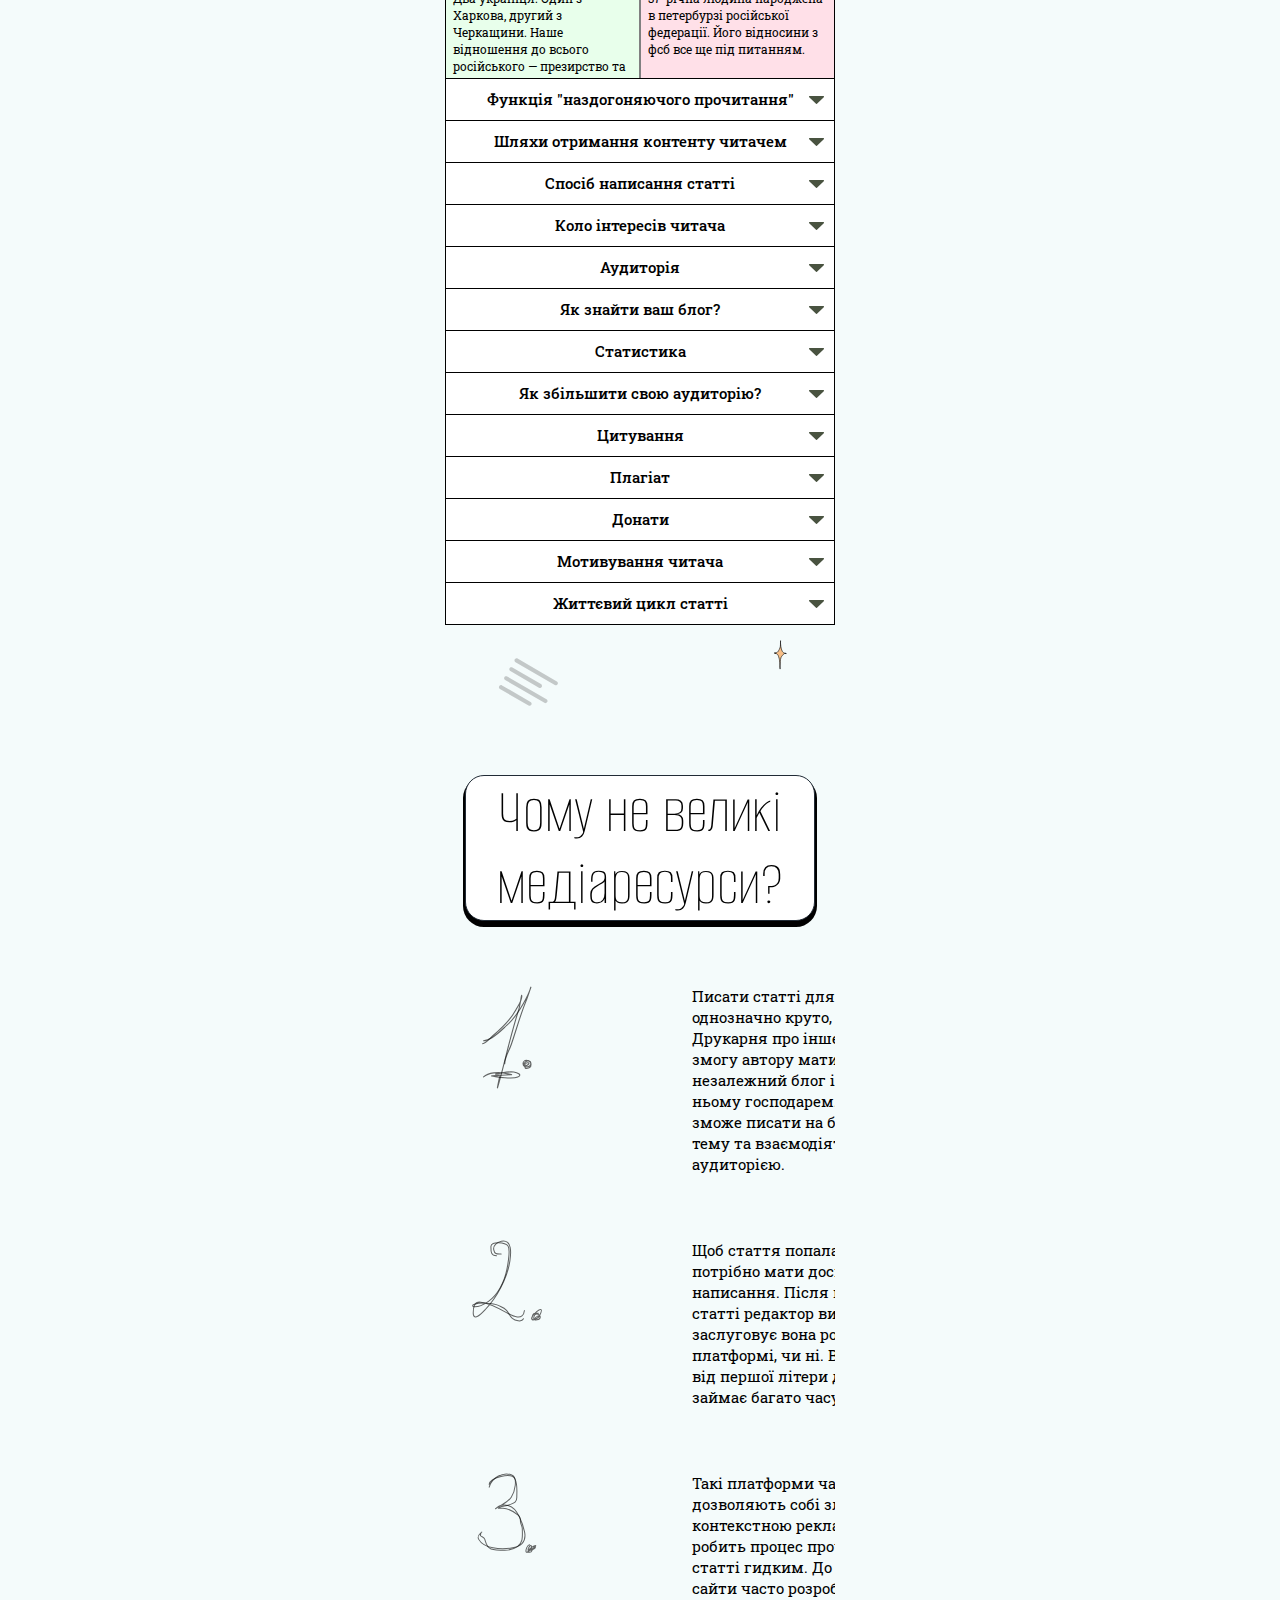
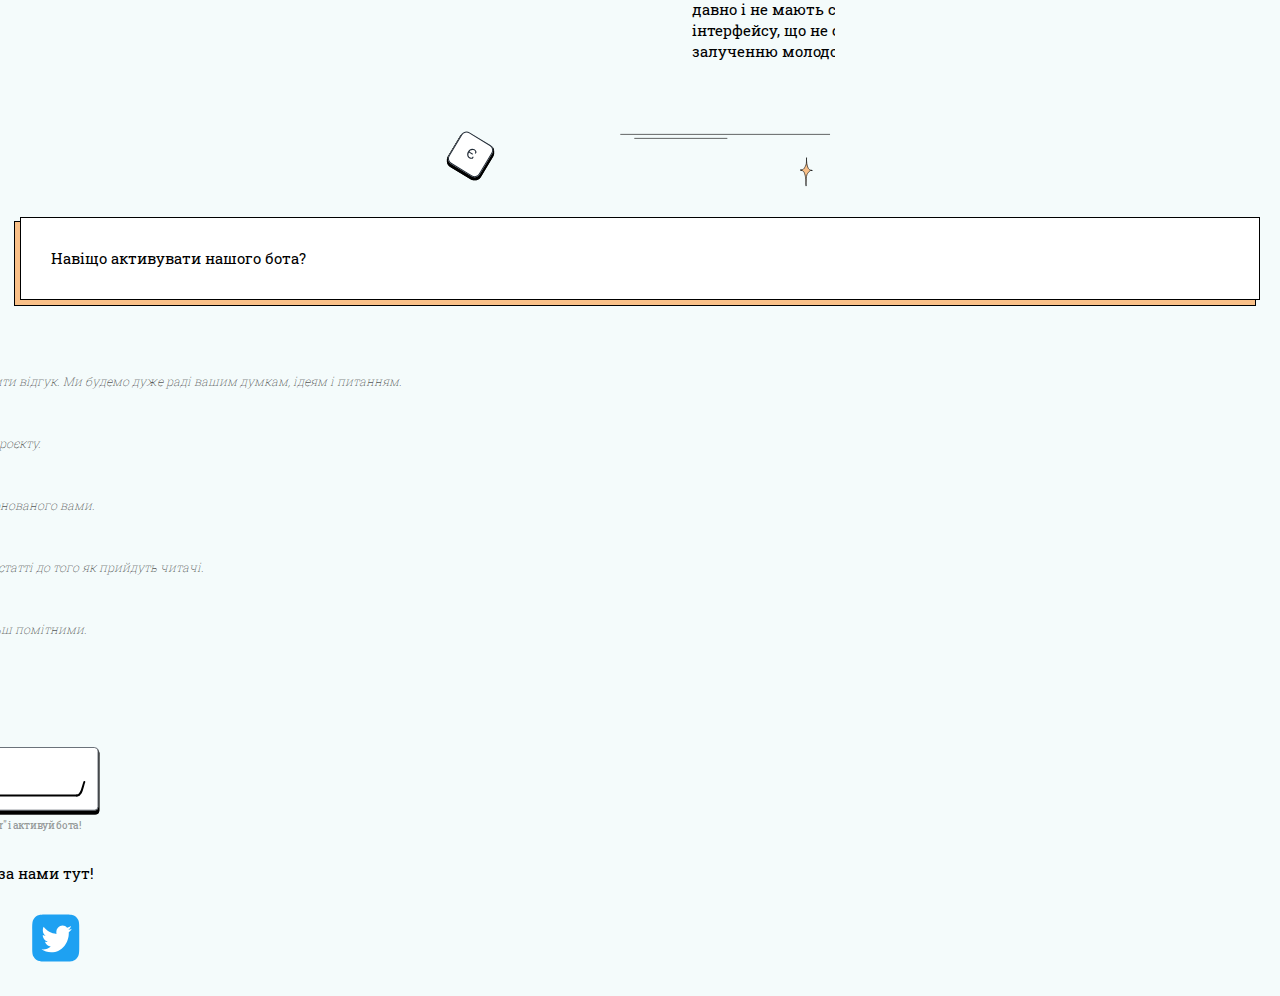
==== commit 5d864bee: "update 1.2" ====
--- a/index.html
+++ b/index.html
@@ -416,19 +416,6 @@
             </div>
         </div>
     </div>
-    <div class="patreon">
-        <div>
-            <h1 class="header--shadowed">Чому не Patreon?</h1>
-            <div class="patreon__content">
-                <video autoplay loop muted playsinline>
-                    <source src="img/patreon.webm" type="video/webm">
-                    <source src="img/patreon.mp4" type="video/mp4">
-                    <source src="img/patreon.mov" type="video/mp4">
-                </video>
-                <p>Навіть текст неможливо прочитати! Про все інше взагалі мовчимо.</p>
-            </div>
-        </div>
-    </div>
     <div class="novyny">
         <div>
             <h1 class="header--shadowed">Чому не великі медіаресурси?</h1>
--- a/css/final.css
+++ b/css/final.css
@@ -362,21 +362,6 @@
   text-align: center;
 }
 
-.patreon {
-  background: url("/img/mobile/background/Group 84.svg") no-repeat left bottom, url("/img/mobile/background/Group 48.svg") no-repeat right 140px;
-  padding-bottom: 180px;
-}
-.patreon div video {
-  display: block;
-  margin: 40px auto;
-  width: 250px;
-}
-.patreon div p {
-  margin: 0 auto;
-  text-align: center;
-  width: 87%;
-}
-
 .novyny {
   background: url("/img/mobile/background/Group 85.svg") no-repeat bottom left;
   overflow: hidden;
@@ -877,33 +862,6 @@
   .accordion-title > p {
     line-height: 30px;
   }
-  .patreon {
-    background: none;
-    padding-bottom: 80px;
-  }
-  .patreon h1 {
-    margin: 0 auto;
-    max-width: fit-content;
-    padding: 0 20px;
-  }
-  .patreon__content {
-    display: flex;
-    margin-top: 155px;
-  }
-  .patreon > div {
-    background: url("/img/desktop/background/Group 86.svg") no-repeat center -70px;
-    margin: 0 auto;
-    max-width: 1440px;
-  }
-  .patreon > div video {
-    display: block;
-    margin: 40px 0 40px 267px;
-  }
-  .patreon > div p {
-    margin: 254px 0 0 267px;
-    text-align: center;
-    width: 370px;
-  }
   .novyny {
     background: url("/img/desktop/background/Group 87.svg") no-repeat top left, url("/img/desktop/background/Group 88.svg") no-repeat top right;
     padding-bottom: 170px;
